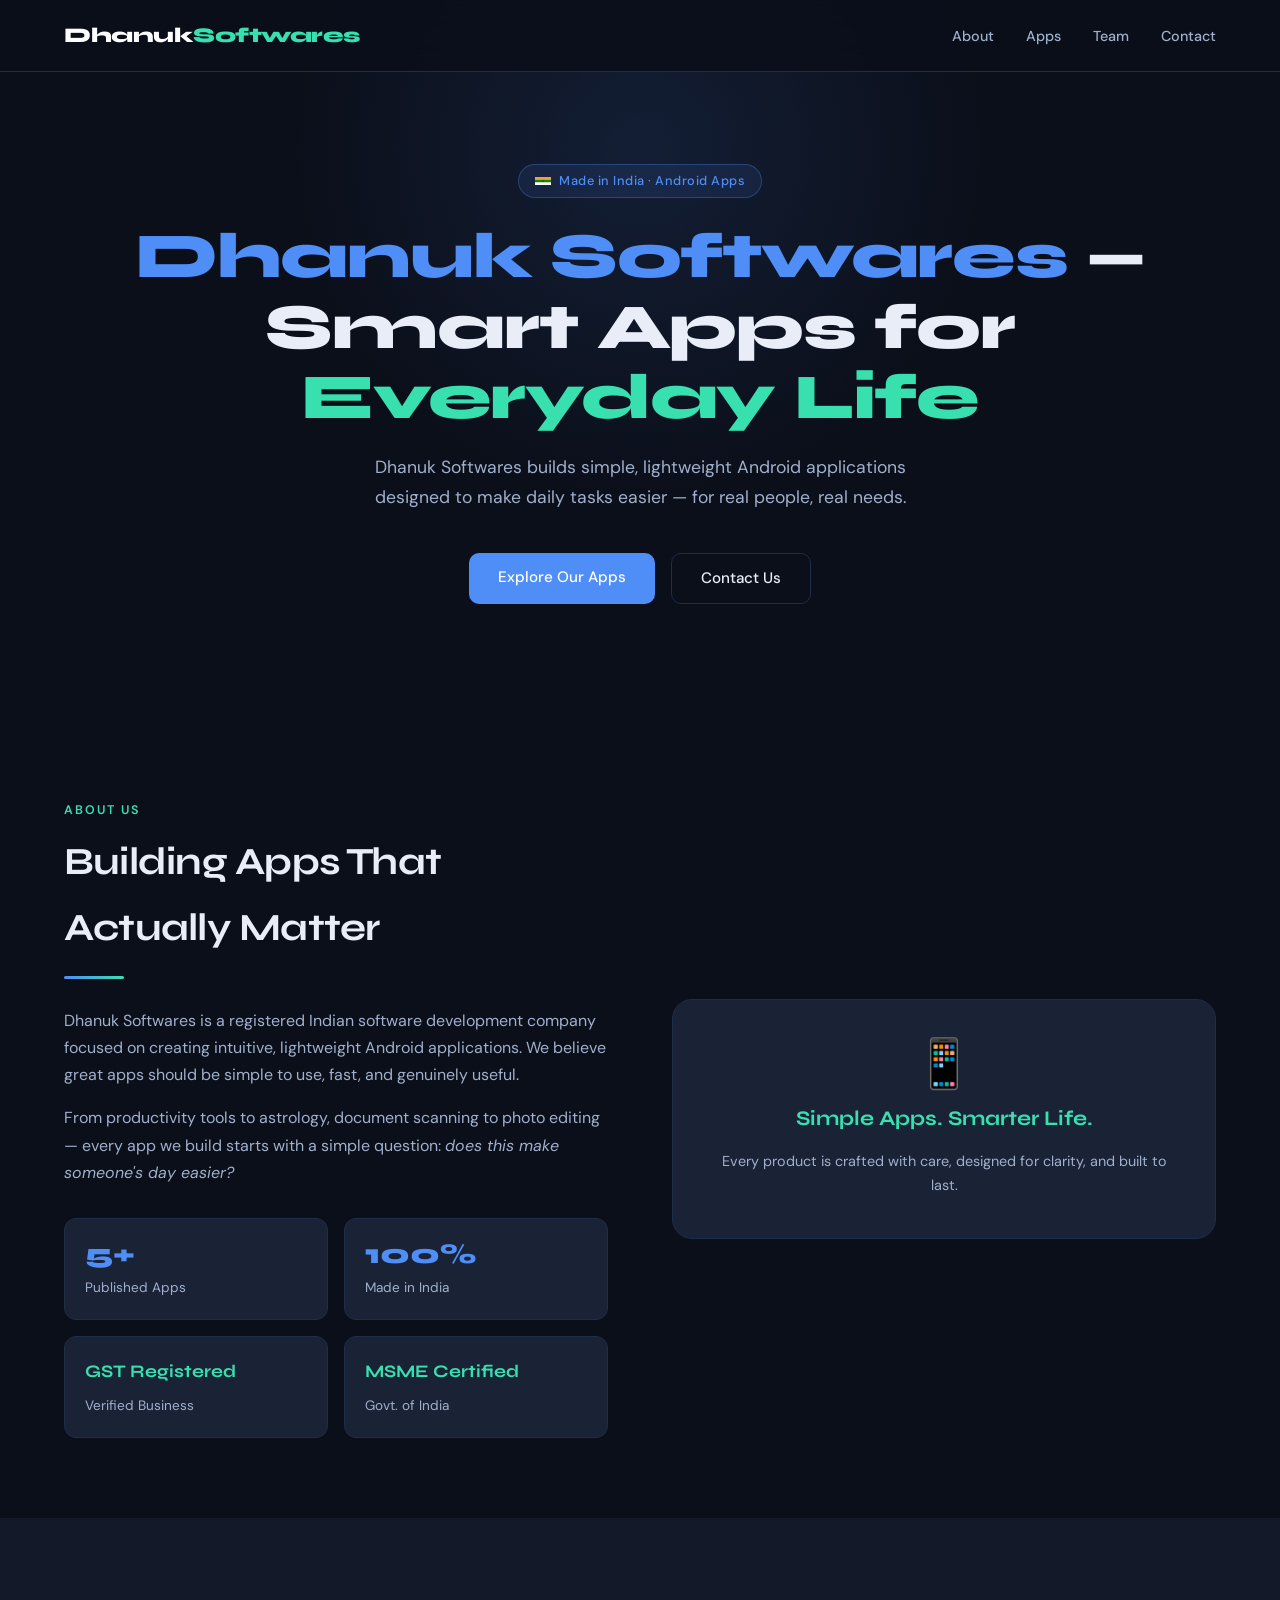
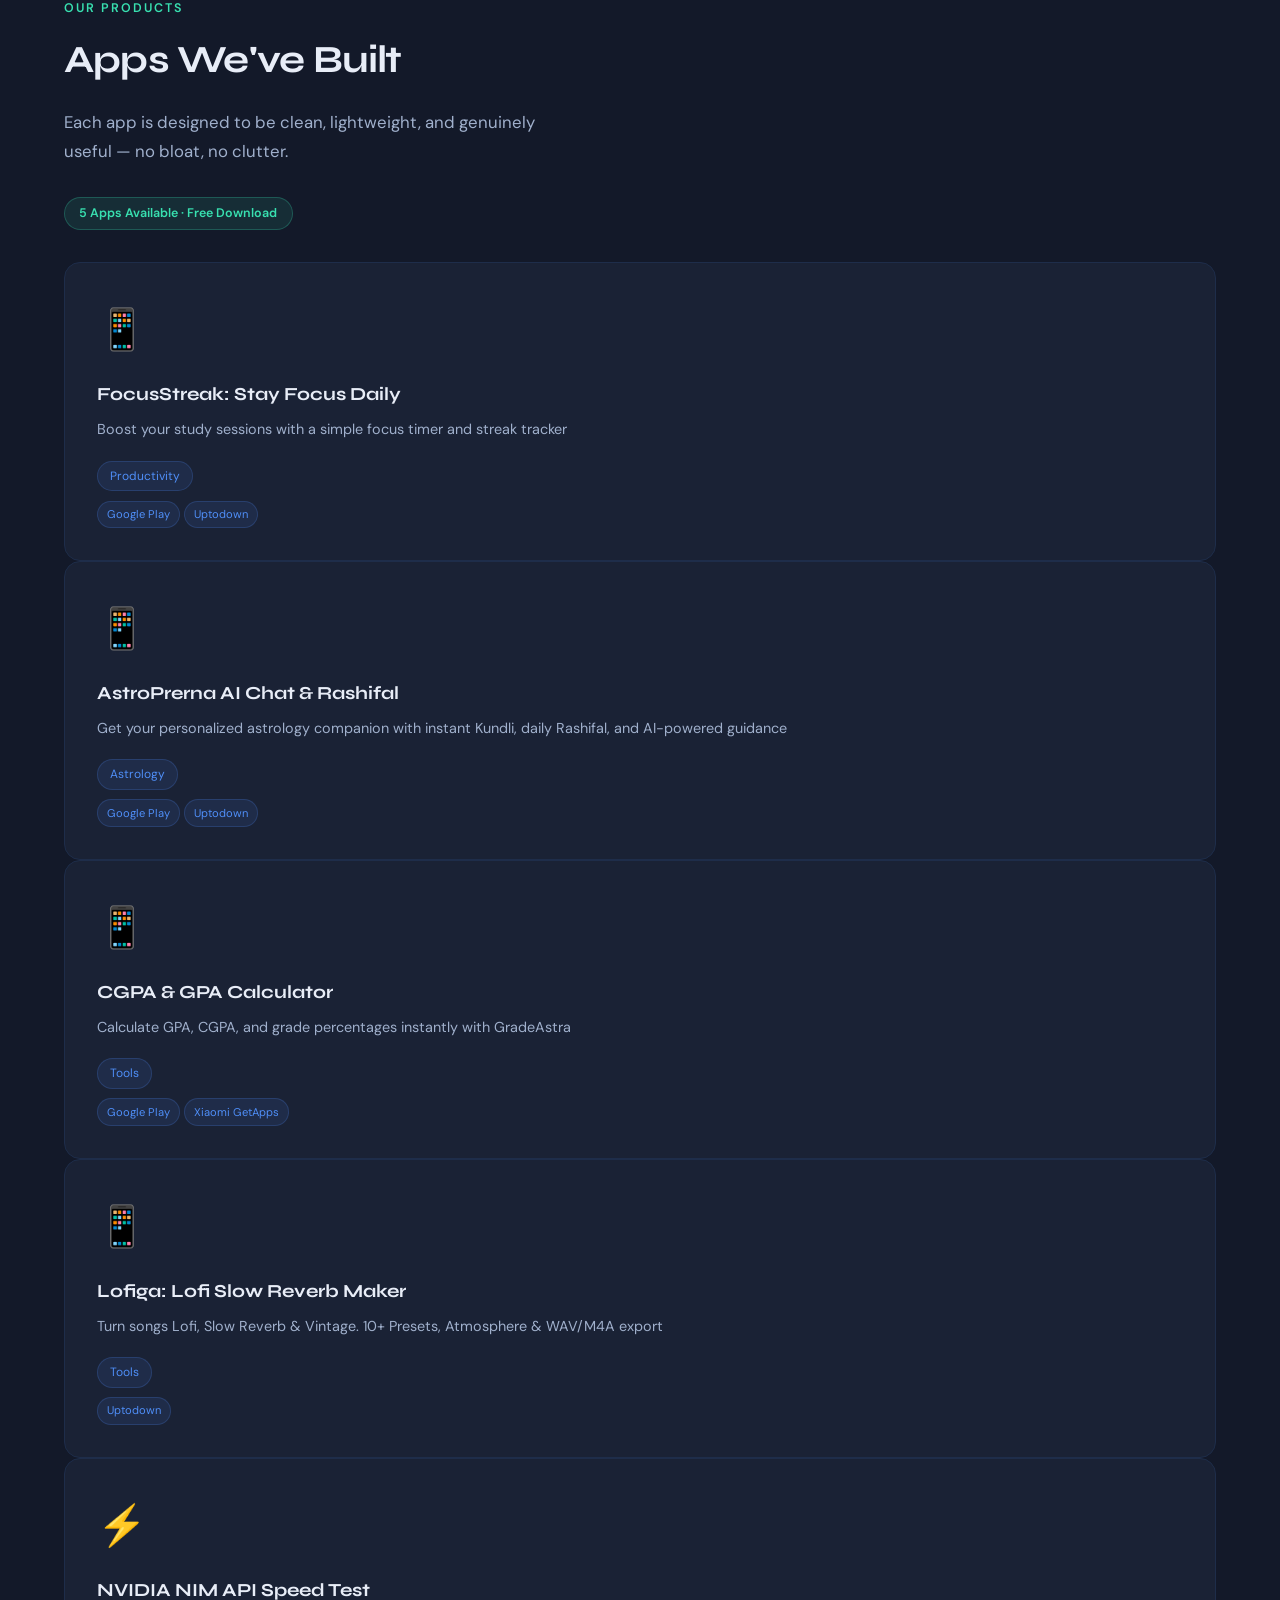
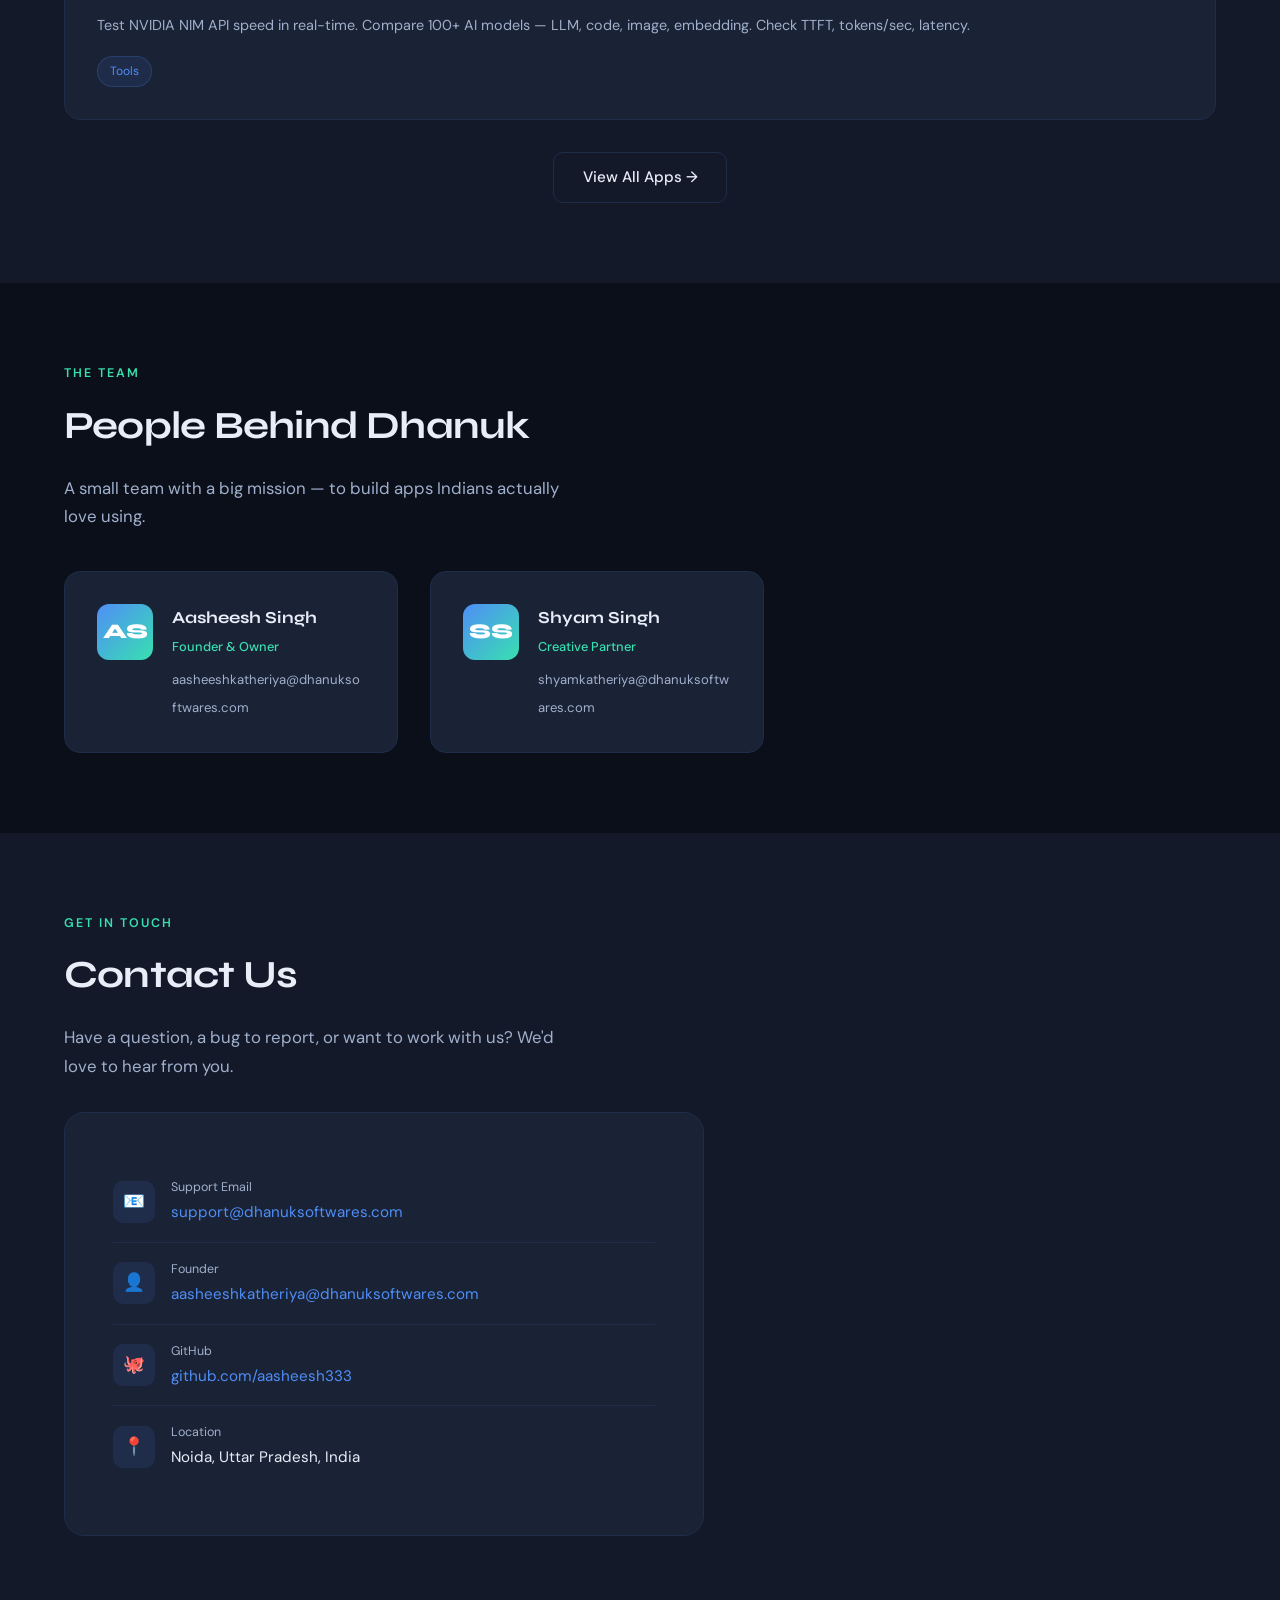
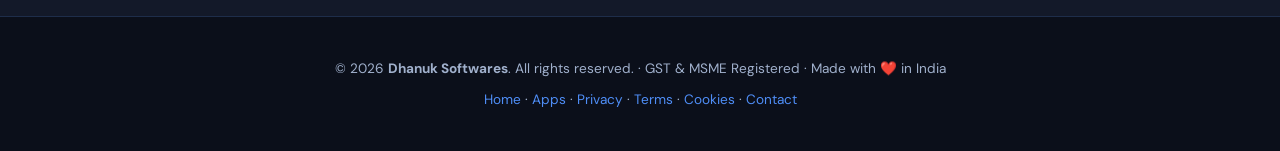
==== index.html @ db382fd4 "fix: NVIDIA NIM speed test — endpoint-aware testing, better categorization, user-friendly errors, ad" ====
<!DOCTYPE html>
<html lang="en">
<head>
  <meta charset="UTF-8" />
  <meta name="viewport" content="width=device-width, initial-scale=1.0"/>
  <title>Dhanuk Softwares – Smart Android Apps</title>
  <meta name="description" content="Dhanuk Softwares is an Indian Android app studio building simple, smart Android apps for everyday life. Download free apps for astrology, productivity, scanning, and photo editing."/>
  <meta name="keywords" content="Dhanuk Softwares, Android apps India, free Android apps download, Noida app developer, Indian app company, Google Play India apps"/>
  <meta name="robots" content="index, follow, max-image-preview:large"/>
  <meta name="google-site-verification" content="wUxP6_5lBO1-6cbC6518XVjQ76YmsMDaiOOTrzQKUjE" />
  <link rel="canonical" href="https://dhanuksoftwares.com/"/>
  <link rel="icon" type="image/svg+xml" href="https://dhanuksoftwares.com/favicon.svg"/>
  <link rel="apple-touch-icon" href="https://dhanuksoftwares.com/apple-touch-icon.png"/>
  <link rel="manifest" href="https://dhanuksoftwares.com/manifest.json"/>
  <meta name="theme-color" content="#0b0f1a"/>

  <!-- Open Graph -->
  <meta property="og:title" content="Dhanuk Softwares – Smart Android Apps"/>
  <meta property="og:description" content="Indian Android app studio building simple, smart Android apps for everyday life. Download free apps for astrology, productivity, scanning, and photo editing."/>
  <meta property="og:url" content="https://dhanuksoftwares.com/"/>
  <meta property="og:type" content="website"/>
  <meta property="og:site_name" content="Dhanuk Softwares"/>
  <meta property="og:locale" content="en_IN"/>
  <meta property="og:image" content="https://dhanuksoftwares.com/og-banner.png"/>
  <meta property="og:image:width" content="1200"/>
  <meta property="og:image:height" content="630"/>
  <meta property="og:image:alt" content="Dhanuk Softwares – Smart Android Apps for Everyday Life"/>

  <!-- Twitter Card -->
  <meta name="twitter:card" content="summary_large_image"/>
  <meta name="twitter:title" content="Dhanuk Softwares – Smart Android Apps"/>
  <meta name="twitter:description" content="Indian Android app studio building simple, smart Android apps for everyday life. Download free apps for astrology, productivity, scanning, and photo editing."/>
  <meta name="twitter:image" content="https://dhanuksoftwares.com/og-banner.png"/>
  <meta name="twitter:site" content="@dhanuksoftwares"/>

  <link rel="preconnect" href="https://fonts.googleapis.com"/>
  <link rel="preconnect" href="https://fonts.gstatic.com" crossorigin/>
  <link rel="preconnect" href="https://static.cloudflareinsights.com"/>
  <link href="https://fonts.googleapis.com/css2?family=Syne:wght@400;600;700;800&family=DM+Sans:wght@300;400;500&display=swap" rel="stylesheet"/>
  <style>
    :root {
      --bg: #0b0f1a;
      --surface: #131929;
      --card: #1a2235;
      --accent: #4f8ef7;
      --accent2: #38e0b0;
      --text: #e8edf7;
      --muted: #a0b0cc;
      --border: #1e2d4a;
      --warning: #ffc857;
    }
    *, *::before, *::after { box-sizing: border-box; margin: 0; padding: 0; }
    html { scroll-behavior: smooth; overflow-wrap: break-word; }
    body {
      background: var(--bg);
      color: var(--text);
      font-family: 'DM Sans', sans-serif;
      font-size: 16px;
      line-height: 1.7;
      overflow-x: hidden;
      overflow-wrap: break-word;
    }
    body, p, li, h1, h2, h3, h4, a, span, dd, dt, blockquote, code, pre { overflow-wrap: break-word; word-wrap: break-word; }
    .container, .stat-box, .about-visual, .contact-wrap, .app-card, .team-card, .btn, .contact-item > div, .team-card > div, .hero > div, .about-grid > div, .apps-grid { min-width: 0; }

    /* NAV */
    nav {
      position: fixed; top: 0; left: 0; right: 0; z-index: 100;
      display: flex; align-items: center; justify-content: space-between;
      padding: 1.1rem 5%;
      background: rgba(11,15,26,0.85);
      backdrop-filter: blur(14px);
      border-bottom: 1px solid var(--border);
    }
    .skip-link { position:absolute; left:-9999px; top:0; background:var(--accent); color:#fff; padding:0.7rem 1.2rem; z-index:200; border-radius:0 0 8px 0; text-decoration:none; font-weight:600; }
    .skip-link:focus { left:0; }
    .nav-logo {
      font-family: 'Syne', sans-serif; font-weight: 800; font-size: 1.3rem;
      color: #ffffff; letter-spacing: -0.5px; text-decoration: none;
    }
    .nav-logo span { color: var(--accent2); font-weight: 800; }
    nav ul { list-style: none; display: flex; gap: 2rem; }
    nav ul a {
      text-decoration: none; color: var(--muted);
      font-size: 0.9rem; font-weight: 500; transition: color 0.2s;
    }
    nav ul a:hover { color: var(--text); }
    .nav-toggle { display:none; background:transparent; border:1px solid var(--border); border-radius:8px; padding:0.5rem; cursor:pointer; flex-direction:column; gap:4px; width:38px; height:38px; align-items:center; justify-content:center; }
    .nav-toggle-bar { display:block; width:18px; height:2px; background:var(--text); border-radius:1px; transition:transform 0.2s, opacity 0.2s; }
    .nav-toggle[aria-expanded="true"] .nav-toggle-bar:nth-child(1) { transform:translateY(6px) rotate(45deg); }
    .nav-toggle[aria-expanded="true"] .nav-toggle-bar:nth-child(2) { opacity:0; }
    .nav-toggle[aria-expanded="true"] .nav-toggle-bar:nth-child(3) { transform:translateY(-6px) rotate(-45deg); }
    a:focus-visible, button:focus-visible { outline:2px solid var(--accent); outline-offset:2px; border-radius:4px; }

    /* HERO */
    .hero {
      min-height: clamp(480px, 80vh, 720px); display: flex; align-items: center;
      justify-content: center; text-align: center; padding: 7rem 5% 4rem;
      position: relative; overflow: hidden;
    }
    .hero::before {
      content: ''; position: absolute; top: -200px; left: 50%;
      transform: translateX(-50%); width: 700px; height: 700px;
      background: radial-gradient(circle, rgba(79,142,247,0.12) 0%, transparent 70%);
      pointer-events: none;
    }
    .hero-badge {
      display: inline-flex; align-items: center; gap: 0.5rem;
      background: rgba(79,142,247,0.1); border: 1px solid rgba(79,142,247,0.3);
      color: var(--accent); font-size: 0.8rem; font-weight: 500;
      padding: 0.35rem 1rem; border-radius: 999px; margin-bottom: 1.5rem; letter-spacing: 0.5px;
    }
    .hero-badge svg { width: 16px; height: 12px; border-radius: 2px; flex-shrink: 0; }
    .hero h1 {
      font-family: 'Syne', sans-serif; font-size: clamp(2.2rem, 6vw, 4rem);
      font-weight: 800; line-height: 1.1; letter-spacing: -0.02em; margin-bottom: 1.2rem;
    }
    .hero h1 .highlight { color: var(--accent); }
    .hero h1 .highlight2 { color: var(--accent2); }
    .hero p { max-width: 540px; margin: 0 auto 2.5rem; color: var(--muted); font-size: 1.1rem; }
    .btn-group { display: flex; gap: 1rem; justify-content: center; flex-wrap: wrap; }
    .btn {
      padding: 0.75rem 1.8rem; border-radius: 10px;
      font-family: 'DM Sans', sans-serif; font-weight: 500; font-size: 0.95rem;
      text-decoration: none; transition: all 0.2s; display: inline-block;
      max-width: 100%; white-space: normal; text-align: center;
    }
    .btn-primary { background: var(--accent); color: #fff; }
    .btn-primary:hover { background: #3a7de8; transform: translateY(-1px); }
    .btn-outline { background: transparent; border: 1px solid var(--border); color: var(--text); }
    .btn-outline:hover { border-color: var(--accent); color: var(--accent); }

    /* SECTIONS */
    section { padding: clamp(3rem, 7vw, 5rem) 5%; }
    .section-label {
      font-size: 0.78rem; font-weight: 600; letter-spacing: 2px;
      text-transform: uppercase; color: var(--accent2); margin-bottom: 0.5rem;
    }
    .section-title {
      font-family: 'Syne', sans-serif; font-size: clamp(1.7rem, 3.6vw, 2.4rem);
      font-weight: 700; letter-spacing: -0.02em; margin-bottom: 1rem;
    }
    .section-sub { color: var(--muted); max-width: 500px; margin-bottom: 2rem; font-size: 1.05rem; }
    .divider {
      width: 60px; height: 3px;
      background: linear-gradient(90deg, var(--accent), var(--accent2));
      border-radius: 2px; margin-bottom: 1.75rem;
    }

    /* ABOUT */
    .about-grid { display: grid; grid-template-columns: 1fr 1fr; gap: 4rem; align-items: center; }
    .about-stats { display: grid; grid-template-columns: 1fr 1fr; gap: 1rem; margin-top: 2rem; }
    .stat-box {
      background: var(--card); border: 1px solid var(--border);
      border-radius: 12px; padding: 1.25rem;
    }
    .stat-num { font-family: 'Syne', sans-serif; font-size: 1.75rem; font-weight: 800; color: var(--accent); line-height: 1.1; }
    .stat-pill { display:inline-block; font-family: 'Syne', sans-serif; font-size: 1.1rem; font-weight: 700; color: var(--accent2); }
    .stat-label { color: var(--muted); font-size: 0.85rem; margin-top: 0.4rem; }
    .about-visual {
      background: var(--card); border: 1px solid var(--border);
      border-radius: 20px; padding: 2.5rem; text-align: center;
    }
    .about-icon { font-size: 3rem; margin-bottom: 1rem; line-height: 1; }
    .about-tagline { font-family: 'Syne', sans-serif; font-size: 1.3rem; font-weight: 700; color: var(--accent2); line-height: 1.4; }
    }

    /* APPS GRID — dynamic */
    .apps-grid {
      display: grid;
      grid-template-columns: repeat(auto-fill, minmax(260px, 1fr));
      gap: 1.5rem;
    }
    .app-card {
      text-decoration: none; color: var(--text);
      background: var(--card); border: 1px solid var(--border);
      border-radius: 16px; padding: 2rem;
      transition: border-color 0.25s, transform 0.25s;
      position: relative; overflow: hidden;
      display: flex; flex-direction: column;
    }
    .app-card::before {
      content: ''; position: absolute; top: 0; left: 0; right: 0; height: 3px;
      background: linear-gradient(90deg, var(--accent), var(--accent2));
      opacity: 0; transition: opacity 0.25s;
    }
    .app-card:hover { border-color: var(--accent); transform: translateY(-4px); }
    .app-card:hover::before { opacity: 1; }
    .app-emoji { font-size: 2.5rem; margin-bottom: 1rem; }
    .app-icon-img {
      width: 56px; height: 56px; border-radius: 12px;
      object-fit: cover; display: block; margin-bottom: 1rem;
      border: 1px solid var(--border);
    }
    .app-name { font-family: 'Syne', sans-serif; font-size: 1.15rem; font-weight: 700; margin-bottom: 0.5rem; }
    .app-desc { color: var(--muted); font-size: 0.9rem; line-height: 1.6; flex: 1; }
    .app-footer { display: flex; align-items: center; justify-content: space-between; margin-top: 1.2rem; }
    .app-tag {
      display: inline-block; font-size: 0.75rem; padding: 0.25rem 0.75rem;
      border-radius: 999px; background: rgba(79,142,247,0.1);
      color: var(--accent); border: 1px solid rgba(79,142,247,0.2);
    }

    /* STORE BUTTONS */
    .store-buttons {
      display: flex; flex-wrap: wrap; gap: 0.4rem; margin-top: 1rem;
    }
    .store-btn {
      display: inline-flex; align-items: center; gap: 0.35rem;
      font-size: 0.72rem; font-weight: 500; font-family: 'DM Sans', sans-serif;
      padding: 0.35rem 0.75rem; border-radius: 999px;
      text-decoration: none; line-height: 1;
      transition: transform 0.15s, opacity 0.15s;
    }
    .store-btn:hover { transform: translateY(-1px); opacity: 0.9; }
    .store-play   { background: rgba(56,224,176,0.12); border: 1px solid rgba(56,224,176,0.35); color: #38e0b0; }
    .store-utd    { background: rgba(79,142,247,0.12); border: 1px solid rgba(79,142,247,0.35); color: #4f8ef7; }
    .store-oppo   { background: rgba(255,90,95,0.12);  border: 1px solid rgba(255,90,95,0.35);  color: #ff5a5f; }
    .store-vivo   { background: rgba(170,110,255,0.12); border: 1px solid rgba(170,110,255,0.35); color: #aa6eff; }
    .store-btn .ico { font-size: 0.85rem; line-height: 1; }

    /* LOADING / EMPTY states */
    .apps-loading {
      grid-column: 1 / -1; text-align: center;
      color: var(--muted); padding: 3rem; font-size: 1rem;
    }
    .apps-count {
      display: inline-block;
      background: rgba(56,224,176,0.1); border: 1px solid rgba(56,224,176,0.25);
      color: var(--accent2); font-size: 0.78rem; font-weight: 600;
      padding: 0.3rem 0.9rem; border-radius: 999px; margin-bottom: 2rem;
    }

    /* TEAM */
    .team-grid { display: grid; grid-template-columns: repeat(auto-fit, minmax(280px, 1fr)); gap: 2rem; max-width: 700px; }
    .team-card {
      background: var(--card); border: 1px solid var(--border);
      border-radius: 16px; padding: 2rem; display: flex;
      gap: 1.2rem; align-items: flex-start; transition: border-color 0.2s;
    }
    .team-card:hover { border-color: var(--accent2); }
    .team-avatar {
      width: 56px; height: 56px; border-radius: 12px;
      background: linear-gradient(135deg, var(--accent), var(--accent2));
      display: flex; align-items: center; justify-content: center;
      font-family: 'Syne', sans-serif; font-weight: 800; font-size: 1.3rem;
      color: #fff; flex-shrink: 0;
    }
    .team-name { font-family: 'Syne', sans-serif; font-weight: 700; font-size: 1.05rem; margin-bottom: 0.2rem; }
    .team-role { font-size: 0.8rem; color: var(--accent2); font-weight: 500; margin-bottom: 0.5rem; }
    .team-email { font-size: 0.82rem; color: var(--muted); text-decoration: none; overflow-wrap: anywhere; word-break: break-all; }
    .team-email:hover { color: var(--accent); }

    /* CONTACT */
    .contact-wrap {
      background: var(--card); border: 1px solid var(--border);
      border-radius: 20px; padding: 3rem; max-width: 640px;
    }
    .contact-item {
      display: flex; align-items: center; gap: 1rem;
      padding: 1rem 0; border-bottom: 1px solid var(--border);
    }
    .contact-item:last-child { border-bottom: none; }
    .contact-icon {
      width: 42px; height: 42px; border-radius: 10px;
      background: rgba(79,142,247,0.1); display: flex;
      align-items: center; justify-content: center; font-size: 1.1rem; flex-shrink: 0;
    }
    .contact-label { font-size: 0.78rem; color: var(--muted); margin-bottom: 0.1rem; }
    .contact-value { font-size: 0.95rem; color: var(--text); overflow-wrap: anywhere; word-break: break-all; }
    .contact-value a { color: var(--accent); text-decoration: none; }
    .contact-value a:hover { text-decoration: underline; }

    /* FOOTER */
    footer {
      text-align: center; padding: 2.5rem 5%;
      border-top: 1px solid var(--border); color: var(--muted); font-size: 0.85rem;
    }
    footer a { color: var(--accent); text-decoration: none; }

    .back-to-top { position:fixed; right:1rem; bottom:1.5rem; width:42px; height:42px; border-radius:50%; background:var(--accent); color:#fff; border:none; font-size:1.2rem; cursor:pointer; box-shadow:0 6px 18px rgba(0,0,0,0.4); opacity:0; pointer-events:none; transition:opacity 0.2s, transform 0.2s, background 0.2s; z-index:55; }
    .back-to-top:hover { background:#3a7de8; transform:translateY(-2px); }
    .back-to-top.visible { opacity:1; pointer-events:auto; }

    /* ANIMATIONS */
    @keyframes fadeUp {
      from { opacity: 0; transform: translateY(24px); }
      to { opacity: 1; transform: translateY(0); }
    }
    @keyframes pulse { 0%,100%{opacity:1} 50%{opacity:0.4} }
    .hero > * { animation: fadeUp 0.7s ease both; }
    .hero-badge { animation-delay: 0s; }
    .hero h1 { animation-delay: 0.1s; }
    .hero p { animation-delay: 0.2s; }
    .btn-group { animation-delay: 0.3s; }
    .loading-pulse { animation: pulse 1.5s ease infinite; }

    @media (max-width: 900px) {
      .about-grid { grid-template-columns: 1fr; gap: 2rem; }
    }
    @media (max-width: 768px) {
      .nav-toggle { display:flex; }
      nav ul { display:none; position:absolute; top:100%; left:0; right:0; flex-direction:column; gap:0; background:rgba(11,15,26,0.98); backdrop-filter:blur(14px); border-bottom:1px solid var(--border); padding:0.5rem 0; }
      nav ul.open { display:flex; }
      nav ul li { width:100%; }
      nav ul a { display:block; padding:0.75rem 5%; }
      .apps-grid { grid-template-columns: repeat(auto-fill, minmax(220px, 1fr)); }
      .team-grid { grid-template-columns: 1fr; max-width: 480px; }
      .contact-wrap { padding: 1.75rem; border-radius: 16px; }
      .about-visual { padding: 2rem 1.5rem; border-radius: 16px; }
      .about-icon { font-size: 2.75rem; }
      .about-tagline { font-size: 1.15rem; }
      section { padding: 4rem 5%; }
      .hero { padding: 5rem 5% 3rem; min-height: auto; }
      .hero h1 { font-size: clamp(1.9rem, 7vw, 2.6rem); letter-spacing: -0.02em; }
      .hero p { font-size: 1rem; }
      .section-title { font-size: clamp(1.5rem, 5vw, 2rem); }
    }
    @media (max-width: 480px) {
      .apps-grid { grid-template-columns: 1fr; gap: 1rem; }
      .about-stats { grid-template-columns: 1fr 1fr; gap: 0.75rem; }
      .stat-box { padding: 1rem; }
      .stat-num { font-size: 1.5rem; }
      .stat-pill { font-size: 0.95rem; }
      .stat-label { font-size: 0.78rem; }
      .hero { padding: 5rem 5% 2.5rem; }
      .hero h1 { font-size: 1.7rem; }
      .hero-badge { font-size: 0.72rem; padding: 0.3rem 0.8rem; }
      .btn { padding: 0.6rem 1.2rem; font-size: 0.88rem; }
      .contact-wrap { padding: 1.25rem; }
      .contact-item { gap: 0.75rem; }
      .contact-icon { width: 38px; height: 38px; font-size: 1rem; }
      .team-card { padding: 1.5rem; gap: 0.85rem; }
      .team-avatar { width: 48px; height: 48px; font-size: 1.1rem; }
    }
    @media (prefers-reduced-motion: reduce) {
      *,*::before,*::after { animation-duration:0.01ms !important; animation-iteration-count:1 !important; transition-duration:0.01ms !important; scroll-behavior:auto !important; }
    }
  </style>
</head>
<body>

<a href="#apps" class="skip-link">Skip to main content</a>

<!-- NAV -->
<nav>
  <a class="nav-logo" href="/">Dhanuk<span>Softwares</span></a>
  <button class="nav-toggle" id="nav-toggle" aria-controls="nav-menu" aria-expanded="false" aria-label="Open navigation menu">
    <span class="nav-toggle-bar"></span><span class="nav-toggle-bar"></span><span class="nav-toggle-bar"></span>
  </button>
  <ul id="nav-menu">
    <li><a href="#about">About</a></li>
    <li><a href="#apps">Apps</a></li>
    <li><a href="#team">Team</a></li>
    <li><a href="#contact">Contact</a></li>
  </ul>
</nav>

<!-- HERO -->
<section class="hero" id="home">
  <div>
    <div class="hero-badge"><svg xmlns="http://www.w3.org/2000/svg" viewBox="0 0 60 30" aria-hidden="true"><clipPath id="a"><path d="M0 0v30h60V0z"/></clipPath><clipPath id="b"><path d="M0 0v10h60v-10z"/></clipPath><clipPath id="c"><path d="M0 10v10h60v-10z"/></clipPath><g clip-path="url(#a)"><path fill="#fff" d="M0 0v30h60V0z"/><path fill="#ff9933" d="M0 0v10h60v-10z"/><path fill="#138808" d="M0 10v10h60v-10z"/><circle cx="30" cy="15" r="3.6" fill="none" stroke="#000080" stroke-width="0.6"/></g></svg>Made in India · Android Apps</div>
    <h1>
      <span class="highlight">Dhanuk Softwares</span> —<br/>
      Smart Apps for <span class="highlight2">Everyday Life</span>
    </h1>
    <p>Dhanuk Softwares builds simple, lightweight Android applications designed to make daily tasks easier — for real people, real needs.</p>
    <div class="btn-group">
      <a href="#apps" class="btn btn-primary">Explore Our Apps</a>
      <a href="#contact" class="btn btn-outline">Contact Us</a>
    </div>
  </div>
</section>

<!-- ABOUT -->
<section id="about">
  <div class="about-grid">
    <div>
      <div class="section-label">About Us</div>
      <h2 class="section-title">Building Apps That Actually Matter</h2>
      <div class="divider"></div>
      <p style="color:var(--muted);margin-bottom:1rem;">
        Dhanuk Softwares is a registered Indian software development company focused on creating intuitive, lightweight Android applications. We believe great apps should be simple to use, fast, and genuinely useful.
      </p>
      <p style="color:var(--muted);">
        From productivity tools to astrology, document scanning to photo editing — every app we build starts with a simple question: <em>does this make someone's day easier?</em>
      </p>
      <div class="about-stats">
        <div class="stat-box">
          <div class="stat-num" id="app-count-stat">—</div>
          <div class="stat-label">Published Apps</div>
        </div>
        <div class="stat-box">
          <div class="stat-num">100%</div>
          <div class="stat-label">Made in India</div>
        </div>
        <div class="stat-box">
          <div class="stat-pill">GST Registered</div>
          <div class="stat-label">Verified Business</div>
        </div>
        <div class="stat-box">
          <div class="stat-pill">MSME Certified</div>
          <div class="stat-label">Govt. of India</div>
        </div>
      </div>
    </div>
    <div class="about-visual">
      <div class="about-icon">📱</div>
      <div class="about-tagline"><span class="about-tagline-line">Simple Apps.</span> <span class="about-tagline-line">Smarter Life.</span></div>
      <p style="color:var(--muted);margin-top:1rem;font-size:0.9rem;">Every product is crafted with care, designed for clarity, and built to last.</p>
    </div>
  </div>
</section>

<!-- APPS — rendered from apps.json -->
<section id="apps" style="background:var(--surface);">
  <div class="section-label">Our Products</div>
  <h2 class="section-title">Apps We've Built</h2>
  <p class="section-sub">Each app is designed to be clean, lightweight, and genuinely useful — no bloat, no clutter.</p>
  <div id="apps-count-badge" style="display:none;">
    <span class="apps-count" id="apps-count-text"></span>
  </div>
  <div class="apps-grid" id="apps-grid">
    <div class="apps-loading loading-pulse">Loading apps…</div>
  </div>
  <div style="text-align:center; margin-top:2rem;">
    <a href="/apps/" class="btn btn-outline">View All Apps &rarr;</a>
  </div>
</section>

<!-- TEAM -->
<section id="team">
  <div class="section-label">The Team</div>
  <h2 class="section-title">People Behind Dhanuk</h2>
  <p class="section-sub" style="margin-bottom:2.5rem;">A small team with a big mission — to build apps Indians actually love using.</p>
  <div class="team-grid">
    <div class="team-card">
      <div class="team-avatar">AS</div>
      <div>
        <div class="team-name">Aasheesh Singh</div>
        <div class="team-role">Founder & Owner</div>
        <a class="team-email" href="mailto:aasheeshkatheriya@dhanuksoftwares.com">aasheeshkatheriya@dhanuksoftwares.com</a>
      </div>
    </div>
    <div class="team-card">
      <div class="team-avatar">SS</div>
      <div>
        <div class="team-name">Shyam Singh</div>
        <div class="team-role">Creative Partner</div>
        <a class="team-email" href="mailto:shyamkatheriya@dhanuksoftwares.com">shyamkatheriya@dhanuksoftwares.com</a>
      </div>
    </div>
  </div>
</section>

<!-- CONTACT -->
<section id="contact" style="background:var(--surface);">
  <div class="section-label">Get In Touch</div>
  <h2 class="section-title">Contact Us</h2>
  <p class="section-sub">Have a question, a bug to report, or want to work with us? We'd love to hear from you.</p>
  <div class="contact-wrap">
    <div class="contact-item">
      <div class="contact-icon">📧</div>
      <div>
        <div class="contact-label">Support Email</div>
        <div class="contact-value"><a href="mailto:support@dhanuksoftwares.com">support@dhanuksoftwares.com</a></div>
      </div>
    </div>
    <div class="contact-item">
      <div class="contact-icon">👤</div>
      <div>
        <div class="contact-label">Founder</div>
        <div class="contact-value"><a href="mailto:aasheeshkatheriya@dhanuksoftwares.com">aasheeshkatheriya@dhanuksoftwares.com</a></div>
      </div>
    </div>
    <div class="contact-item">
      <div class="contact-icon">🐙</div>
      <div>
        <div class="contact-label">GitHub</div>
        <div class="contact-value"><a href="https://github.com/aasheesh333" target="_blank">github.com/aasheesh333</a></div>
      </div>
    </div>
    <div class="contact-item">
      <div class="contact-icon">📍</div>
      <div>
        <div class="contact-label">Location</div>
        <div class="contact-value">Noida, Uttar Pradesh, India</div>
      </div>
    </div>
  </div>
</section>

<!-- FOOTER -->
<footer>
  <p>© <span id="footer-year"></span> <strong>Dhanuk Softwares</strong>. All rights reserved. · GST & MSME Registered · Made with ❤️ in India</p>
  <p style="margin-top:0.5rem;">
    <a href="/">Home</a> &middot;
    <a href="/apps/">Apps</a> &middot;
    <a href="/privacy/">Privacy</a> &middot;
    <a href="/terms/">Terms</a> &middot;
    <a href="/cookies/">Cookies</a> &middot;
    <a href="mailto:support@dhanuksoftwares.com">Contact</a>
  </p>
</footer>

<button id="back-to-top" class="back-to-top" aria-label="Back to top" type="button">↑</button>

<!-- JSON-LD: Organization + ItemList + WebSite injected at build time by build.mjs -->
<!-- Organization -->
<script type="application/ld+json" id="org-jsonld"></script>
<!-- ItemList of apps -->
<script type="application/ld+json" id="apps-jsonld"></script>
<!-- WebSite with SearchAction -->
<script type="application/ld+json" id="site-jsonld"></script>

<script>
  // ─── Auto year ───────────────────────────────────────
  document.getElementById('footer-year').textContent = new Date().getFullYear();

  // ─── Back to top ─────────────────────────────────────
  (function() {
    var btn = document.getElementById('back-to-top');
    if (!btn) return;
    var visible = false;
    window.addEventListener('scroll', function() {
      var show = window.scrollY > 400;
      if (show !== visible) { btn.classList.toggle('visible', show); visible = show; }
    }, { passive: true });
    btn.addEventListener('click', function() {
      window.scrollTo({ top: 0, behavior: 'smooth' });
    });
  })();

  // ─── Mobile nav toggle ──────────────────────────────
  (function() {
    var btn = document.getElementById('nav-toggle');
    var menu = document.getElementById('nav-menu');
    if (!btn || !menu) return;
    btn.addEventListener('click', function() {
      var open = menu.classList.toggle('open');
      btn.setAttribute('aria-expanded', open ? 'true' : 'false');
    });
    menu.querySelectorAll('a').forEach(function(a) {
      a.addEventListener('click', function() {
        menu.classList.remove('open');
        btn.setAttribute('aria-expanded', 'false');
      });
    });
  })();

  // ─── Helpers ──────────────────────────────────────────
  function escapeHtml(str) {
    if (str == null) return '';
    return String(str)
      .replace(/&/g, '&amp;')
      .replace(/</g, '&lt;')
      .replace(/>/g, '&gt;')
      .replace(/"/g, '&quot;')
      .replace(/'/g, '&#039;');
  }

  function appIcon(app) {
    if (app.icon && String(app.icon).trim() !== '') {
      const safe = escapeHtml(app.icon);
      return `<img class="app-icon-img" src="${safe}" alt="${escapeHtml(app.name || 'App icon')}" loading="lazy" onerror="this.outerHTML='<div class=&quot;app-emoji&quot;>📱</div>'"/>`;
    }
    return `<div class="app-emoji">${escapeHtml(app.emoji || '📱')}</div>`;
  }

  // ─── Load apps from apps.json ─────────────────────────
  async function loadApps() {
    const grid = document.getElementById('apps-grid');
    try {
      const res = await fetch('apps.json');
      if (!res.ok) throw new Error('Failed to fetch');
      const apps = await res.json();

      const count = apps.length;
      document.getElementById('app-count-stat').textContent = count + '+';
      const badge = document.getElementById('apps-count-badge');
      document.getElementById('apps-count-text').textContent = `${count} Apps Available · Free Download`;
      badge.style.display = 'block';

      grid.innerHTML = '';
      apps.forEach((app, i) => {
        const card = document.createElement('a');
        card.className = 'app-card';
        card.href = app.isTool && app.permalink ? escapeHtml(app.permalink) : `/apps/${escapeHtml(app.slug)}/`;
        card.style.animationDelay = (i * 0.08) + 's';
        card.style.animation = 'fadeUp 0.5s ease both';

        const marketplaces = app.marketplaces || [];
        const primary = marketplaces[0];
        const marketplacePills = marketplaces.length
          ? `<div style="margin-top:0.6rem;display:flex;flex-wrap:wrap;gap:0.3rem;">${marketplaces.slice(0, 3).map(m => `<span style="font-size:0.7rem;padding:0.2rem 0.55rem;border-radius:999px;background:rgba(79,142,247,0.1);color:var(--accent);border:1px solid rgba(79,142,247,0.2);">${escapeHtml(m.name)}</span>`).join('')}${marketplaces.length > 3 ? `<span style="font-size:0.7rem;color:var(--muted);">+${marketplaces.length - 3}</span>` : ''}</div>`
          : '';

        card.innerHTML = `
          ${appIcon(app)}
          <div class="app-name">${escapeHtml(app.name || '')}</div>
          <div class="app-desc">${escapeHtml(app.shortDesc || app.desc || '')}</div>
          <div class="app-footer">
            <span class="app-tag">${escapeHtml(app.tag || app.category || 'Android')}</span>
          </div>
          ${marketplacePills}
        `;
        grid.appendChild(card);
      });
    } catch (err) {
      grid.innerHTML = `<div class="apps-loading" style="color:var(--muted);">
        &#9888;&#65039; Could not load apps. <small>${escapeHtml(err.message)}</small>
      </div>`;
    }
  }

  loadApps();
</script>
</body>
</html>
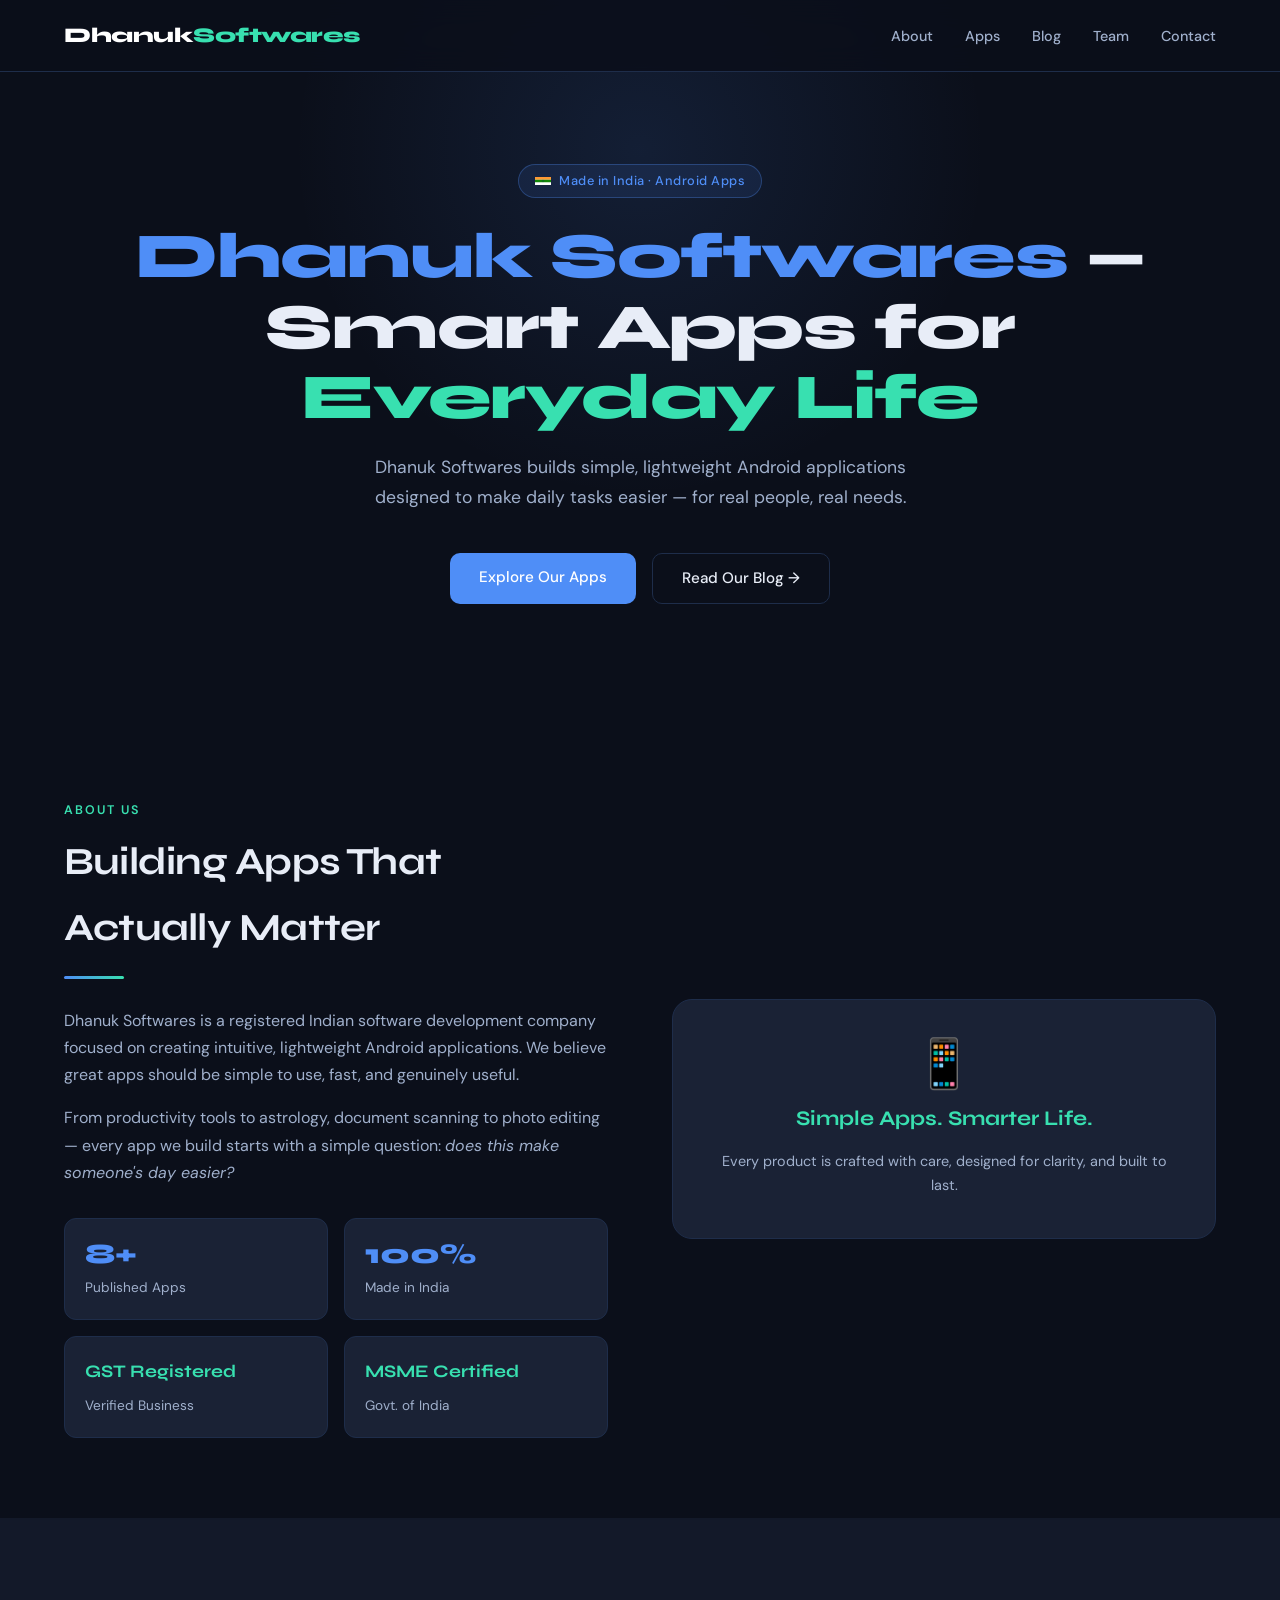
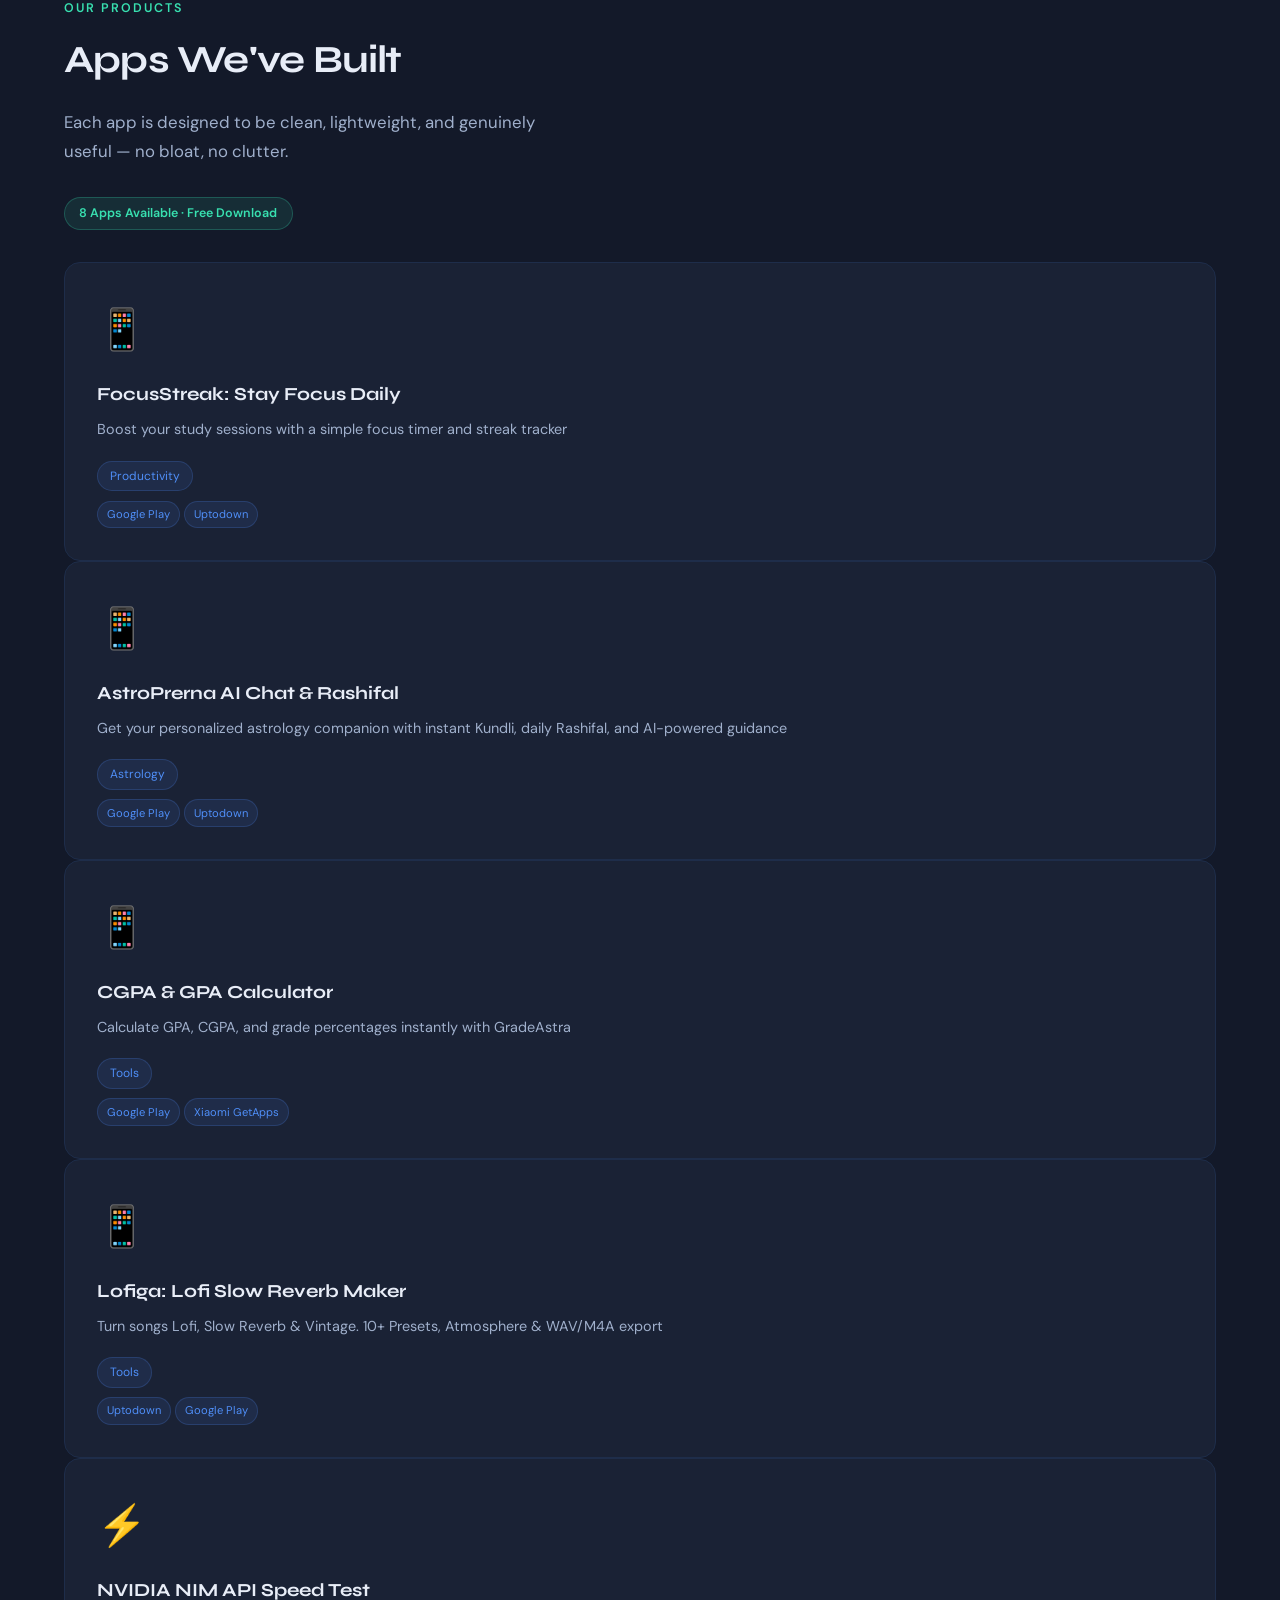
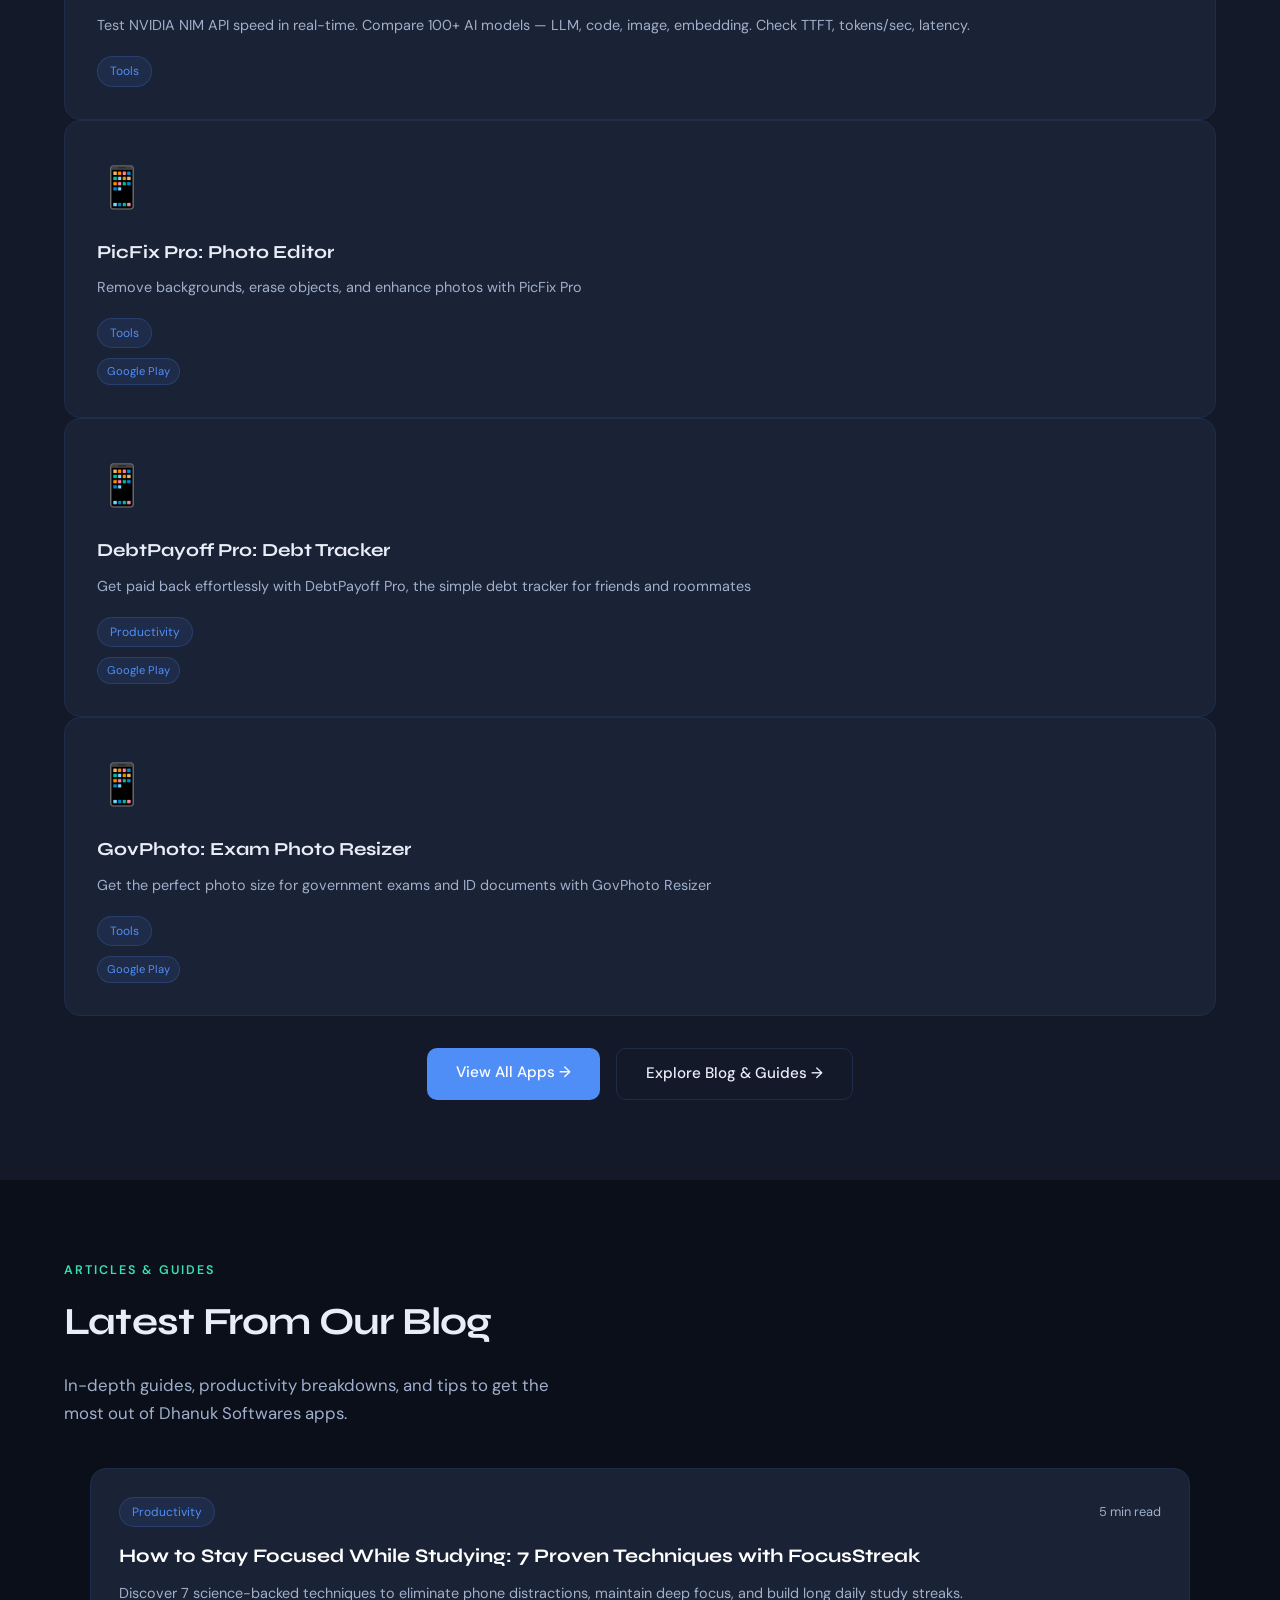
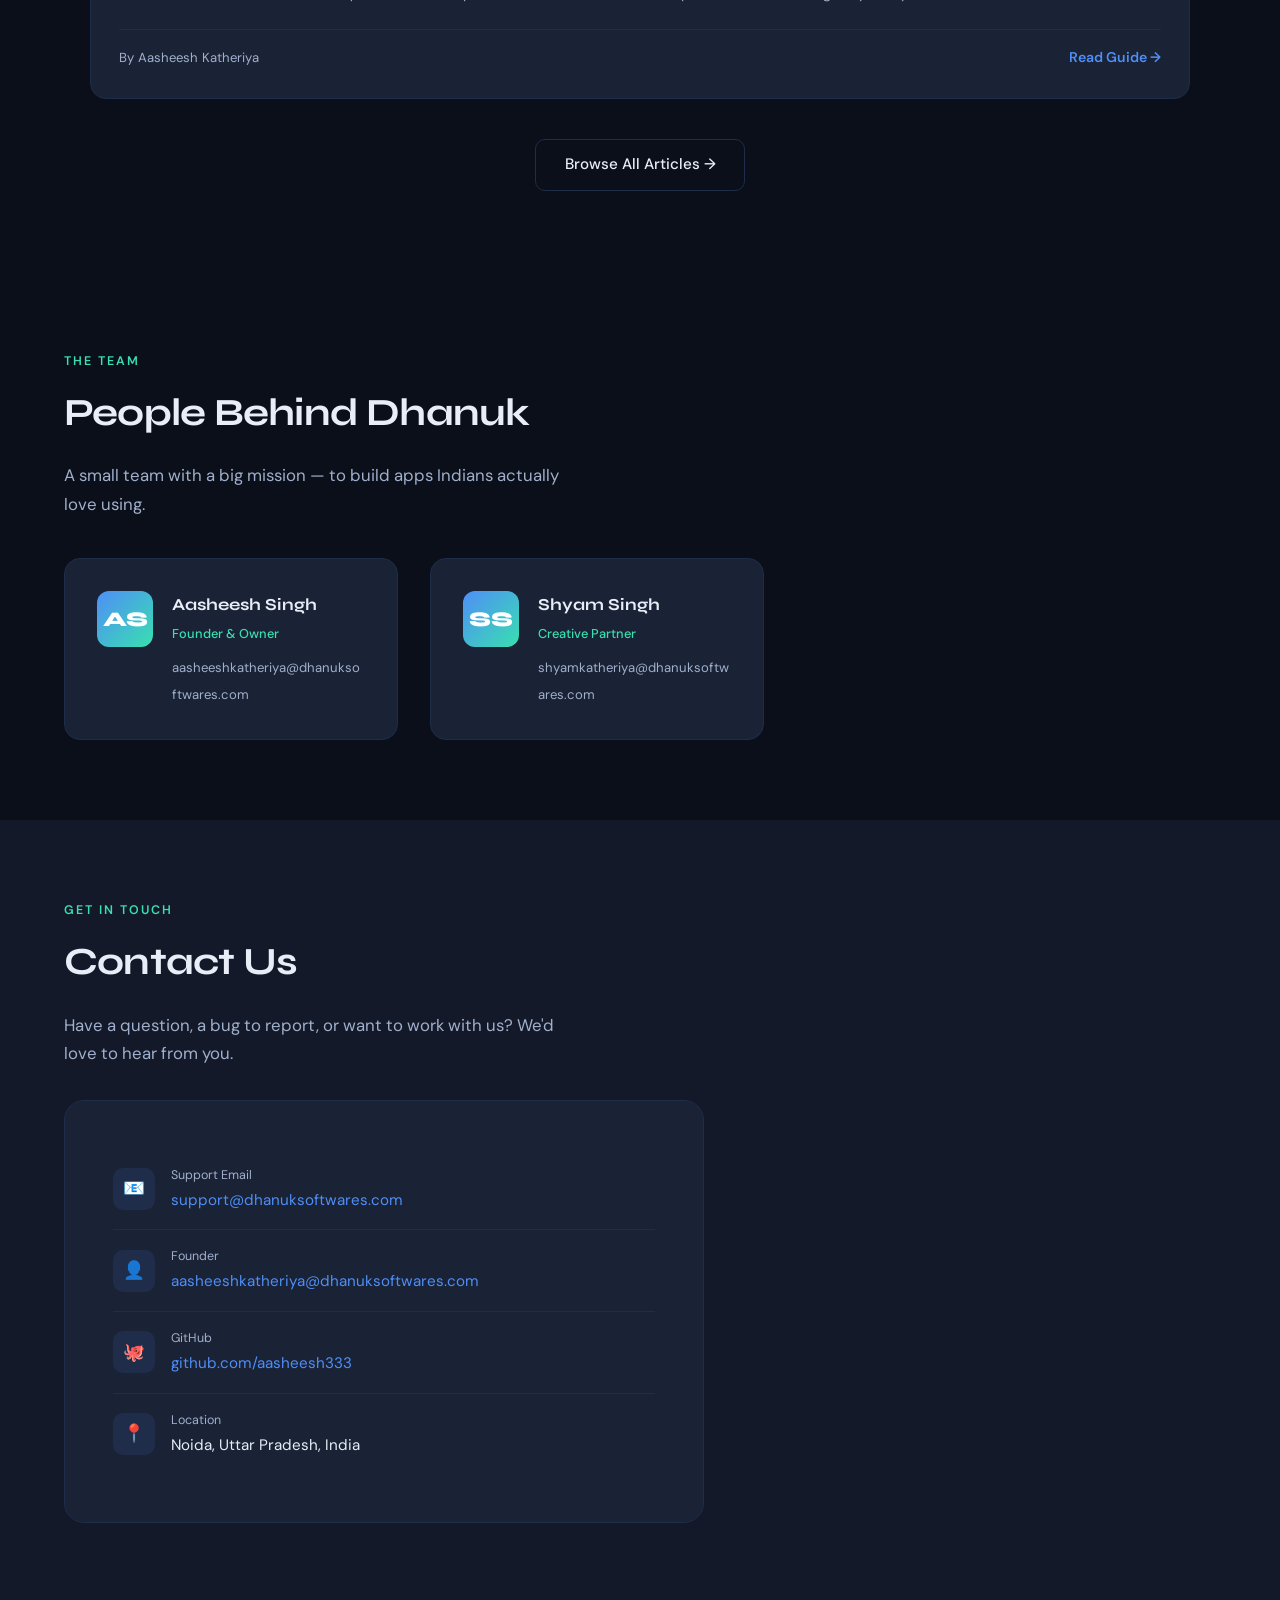
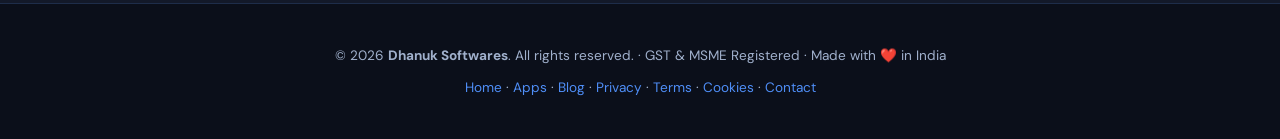
==== commit b12f3a14: "feat(blog): add rich SEO blog feature with templates, tests, posts.json, and cross-links" ====
--- a/index.html
+++ b/index.html
@@ -186,6 +186,15 @@
     }
     .app-card:hover { border-color: var(--accent); transform: translateY(-4px); }
     .app-card:hover::before { opacity: 1; }
+    .blog-home-card {
+      background: var(--card); border: 1px solid var(--border);
+      border-radius: 16px; padding: 1.75rem; display: flex;
+      flex-direction: column; position: relative;
+      transition: transform 0.25s, border-color 0.25s;
+    }
+    .blog-home-card:hover {
+      border-color: var(--accent); transform: translateY(-4px);
+    }
     .app-emoji { font-size: 2.5rem; margin-bottom: 1rem; }
     .app-icon-img {
       width: 56px; height: 56px; border-radius: 12px;
@@ -351,6 +360,7 @@
   <ul id="nav-menu">
     <li><a href="#about">About</a></li>
     <li><a href="#apps">Apps</a></li>
+    <li><a href="/blog/">Blog</a></li>
     <li><a href="#team">Team</a></li>
     <li><a href="#contact">Contact</a></li>
   </ul>
@@ -367,7 +377,7 @@
     <p>Dhanuk Softwares builds simple, lightweight Android applications designed to make daily tasks easier — for real people, real needs.</p>
     <div class="btn-group">
       <a href="#apps" class="btn btn-primary">Explore Our Apps</a>
-      <a href="#contact" class="btn btn-outline">Contact Us</a>
+      <a href="/blog/" class="btn btn-outline">Read Our Blog &rarr;</a>
     </div>
   </div>
 </section>
@@ -423,8 +433,37 @@
   <div class="apps-grid" id="apps-grid">
     <div class="apps-loading loading-pulse">Loading apps…</div>
   </div>
-  <div style="text-align:center; margin-top:2rem;">
-    <a href="/apps/" class="btn btn-outline">View All Apps &rarr;</a>
+  <div style="text-align:center; margin-top:2rem; display:flex; justify-content:center; gap:1rem; flex-wrap:wrap;">
+    <a href="/apps/" class="btn btn-primary">View All Apps &rarr;</a>
+    <a href="/blog/" class="btn btn-outline">Explore Blog &amp; Guides &rarr;</a>
+  </div>
+</section>
+
+<!-- BLOG PREVIEW -->
+<section id="blog" style="background:var(--bg);">
+  <div class="section-label">Articles &amp; Guides</div>
+  <h2 class="section-title">Latest From Our Blog</h2>
+  <p class="section-sub">In-depth guides, productivity breakdowns, and tips to get the most out of Dhanuk Softwares apps.</p>
+  <div class="blog-home-grid" style="display:grid; grid-template-columns:repeat(auto-fit, minmax(300px, 1fr)); gap:1.5rem; margin-top:2.5rem; max-width:1100px; margin-left:auto; margin-right:auto;">
+    <article class="blog-home-card">
+      <div style="display:flex; align-items:center; justify-content:space-between; margin-bottom:1rem;">
+        <span class="app-tag">Productivity</span>
+        <span style="font-size:0.8rem; color:var(--muted);">5 min read</span>
+      </div>
+      <h3 style="font-family:'Syne', sans-serif; font-size:1.2rem; line-height:1.4; margin-bottom:0.75rem;">
+        <a href="/blog/how-to-stay-focused-while-studying-with-focusstreak/" style="color:#fff; text-decoration:none;">How to Stay Focused While Studying: 7 Proven Techniques with FocusStreak</a>
+      </h3>
+      <p style="color:var(--muted); font-size:0.9rem; line-height:1.6; flex:1; margin-bottom:1.5rem;">
+        Discover 7 science-backed techniques to eliminate phone distractions, maintain deep focus, and build long daily study streaks.
+      </p>
+      <div style="display:flex; align-items:center; justify-content:space-between; border-top:1px solid var(--border); padding-top:1rem;">
+        <span style="font-size:0.82rem; color:var(--muted);">By Aasheesh Katheriya</span>
+        <a href="/blog/how-to-stay-focused-while-studying-with-focusstreak/" style="color:var(--accent); text-decoration:none; font-weight:600; font-size:0.88rem;">Read Guide &rarr;</a>
+      </div>
+    </article>
+  </div>
+  <div style="text-align:center; margin-top:2.5rem;">
+    <a href="/blog/" class="btn btn-outline">Browse All Articles &rarr;</a>
   </div>
 </section>
 
@@ -496,6 +535,7 @@
   <p style="margin-top:0.5rem;">
     <a href="/">Home</a> &middot;
     <a href="/apps/">Apps</a> &middot;
+    <a href="/blog/">Blog</a> &middot;
     <a href="/privacy/">Privacy</a> &middot;
     <a href="/terms/">Terms</a> &middot;
     <a href="/cookies/">Cookies</a> &middot;
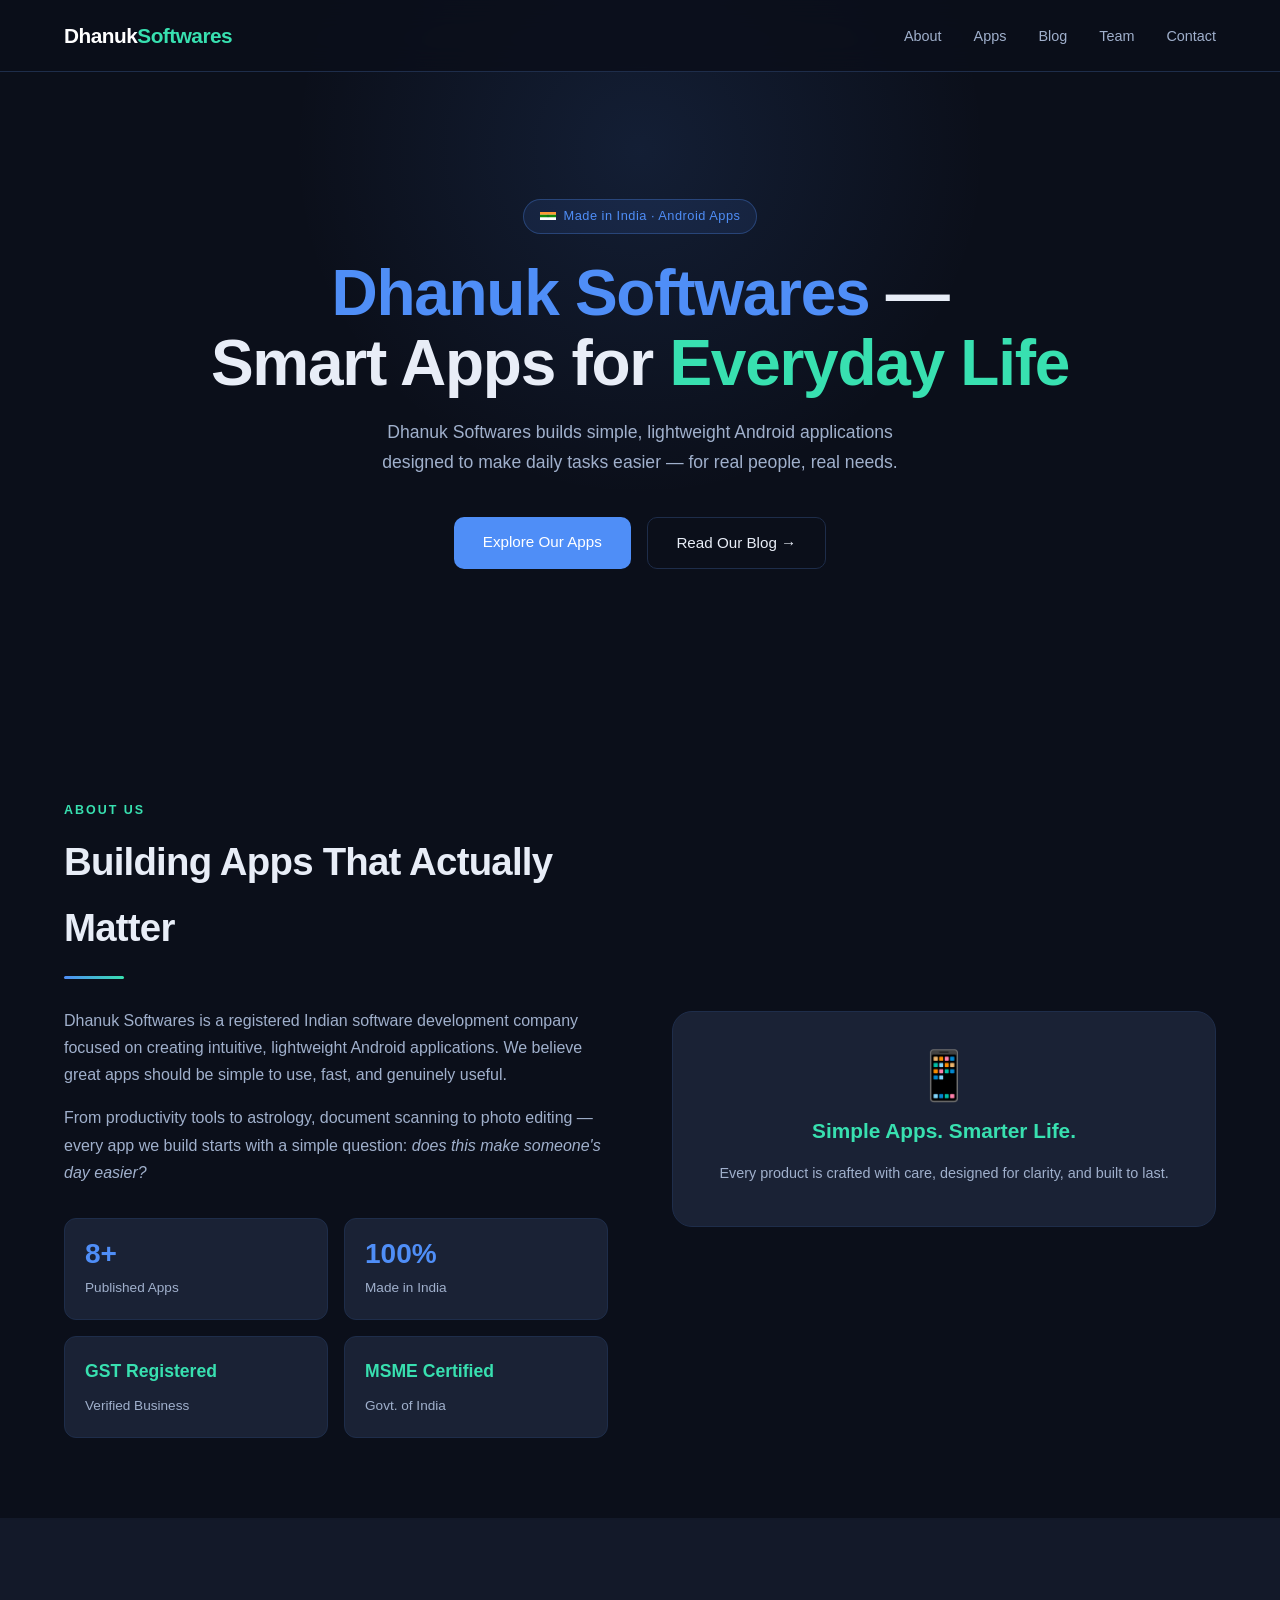
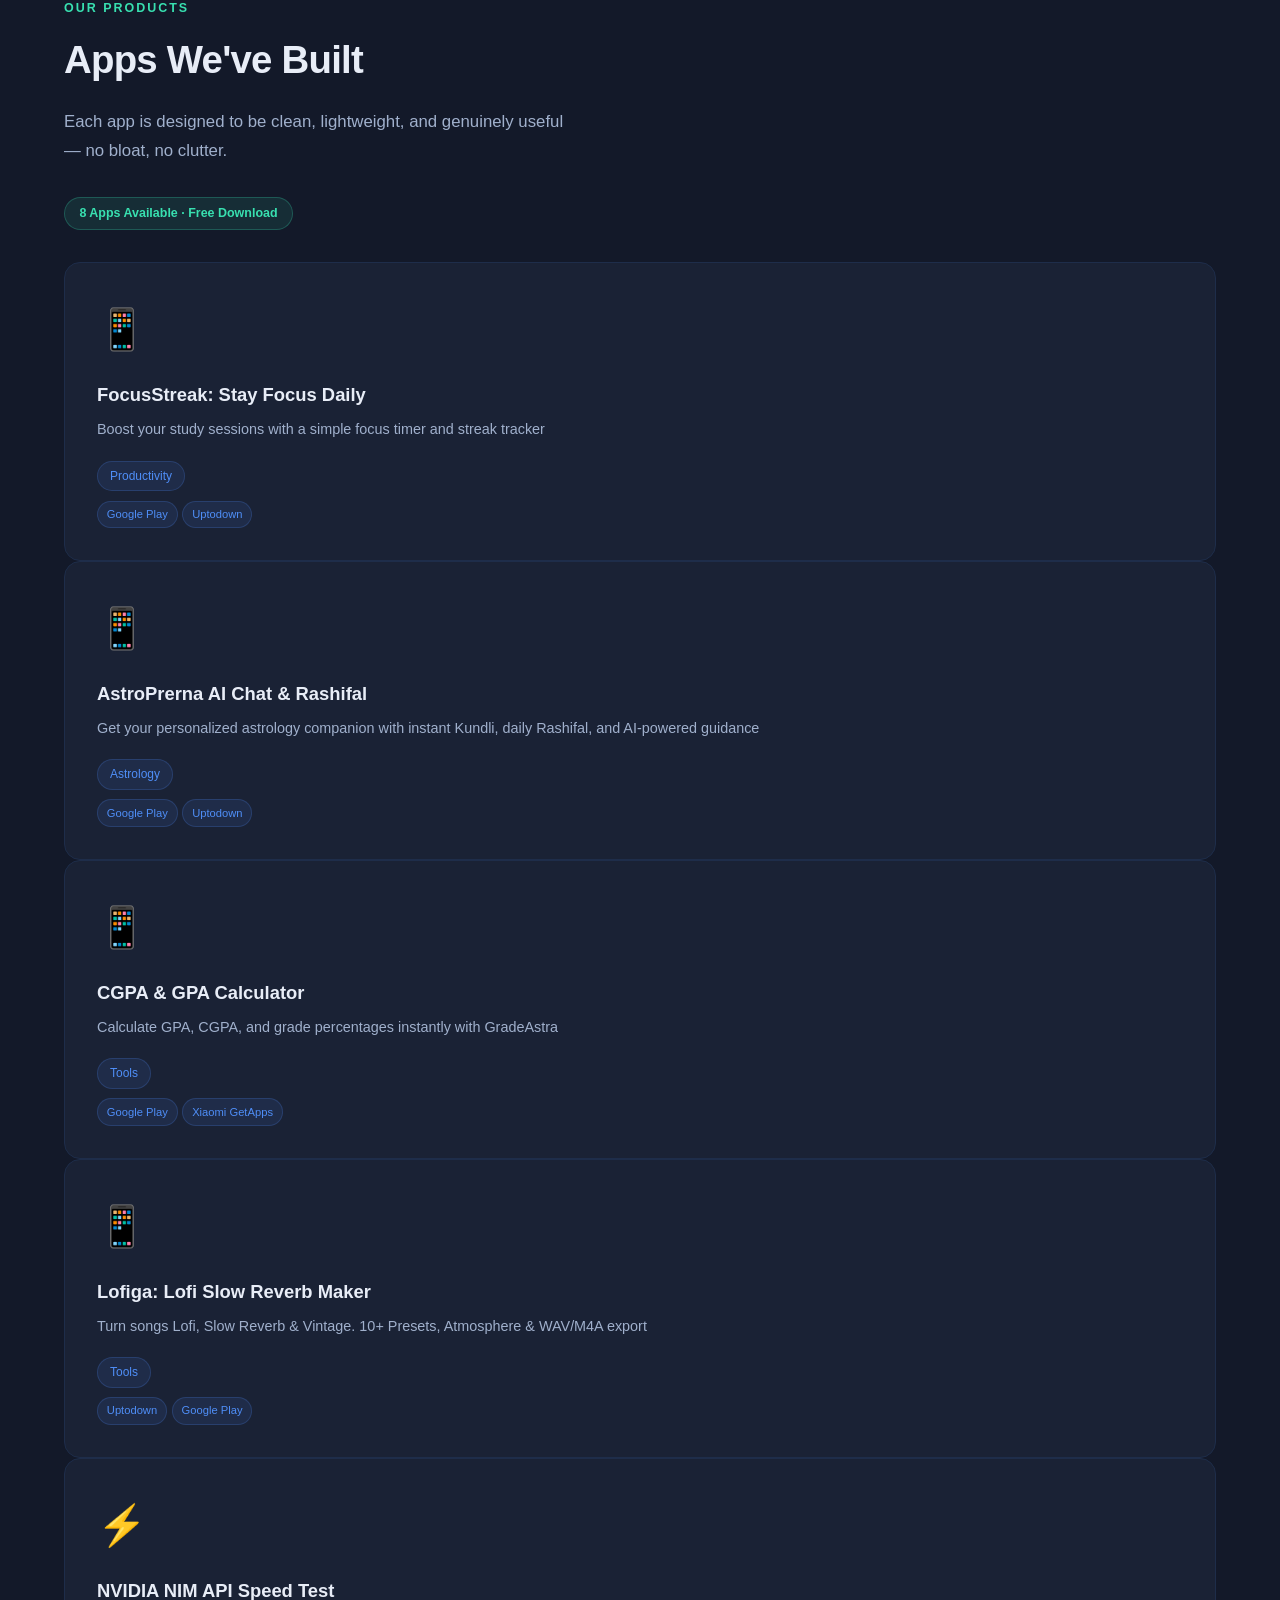
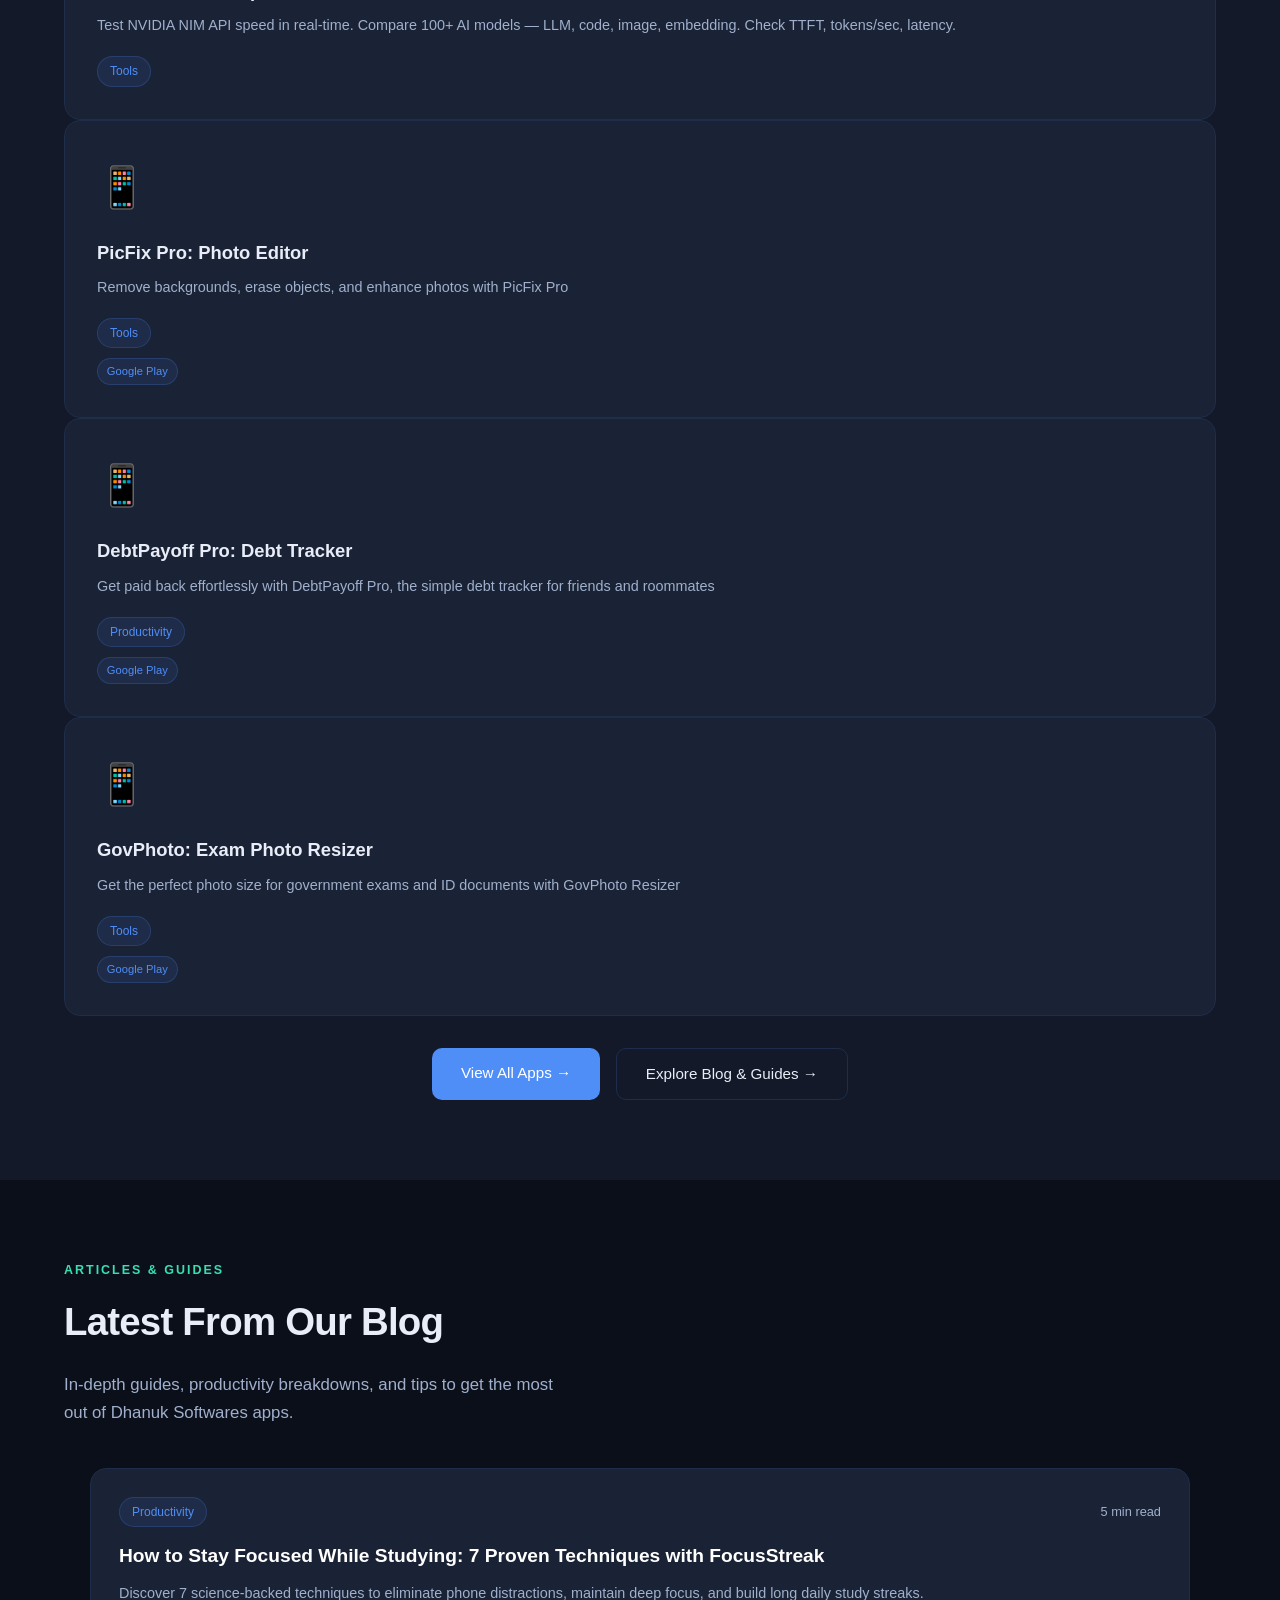
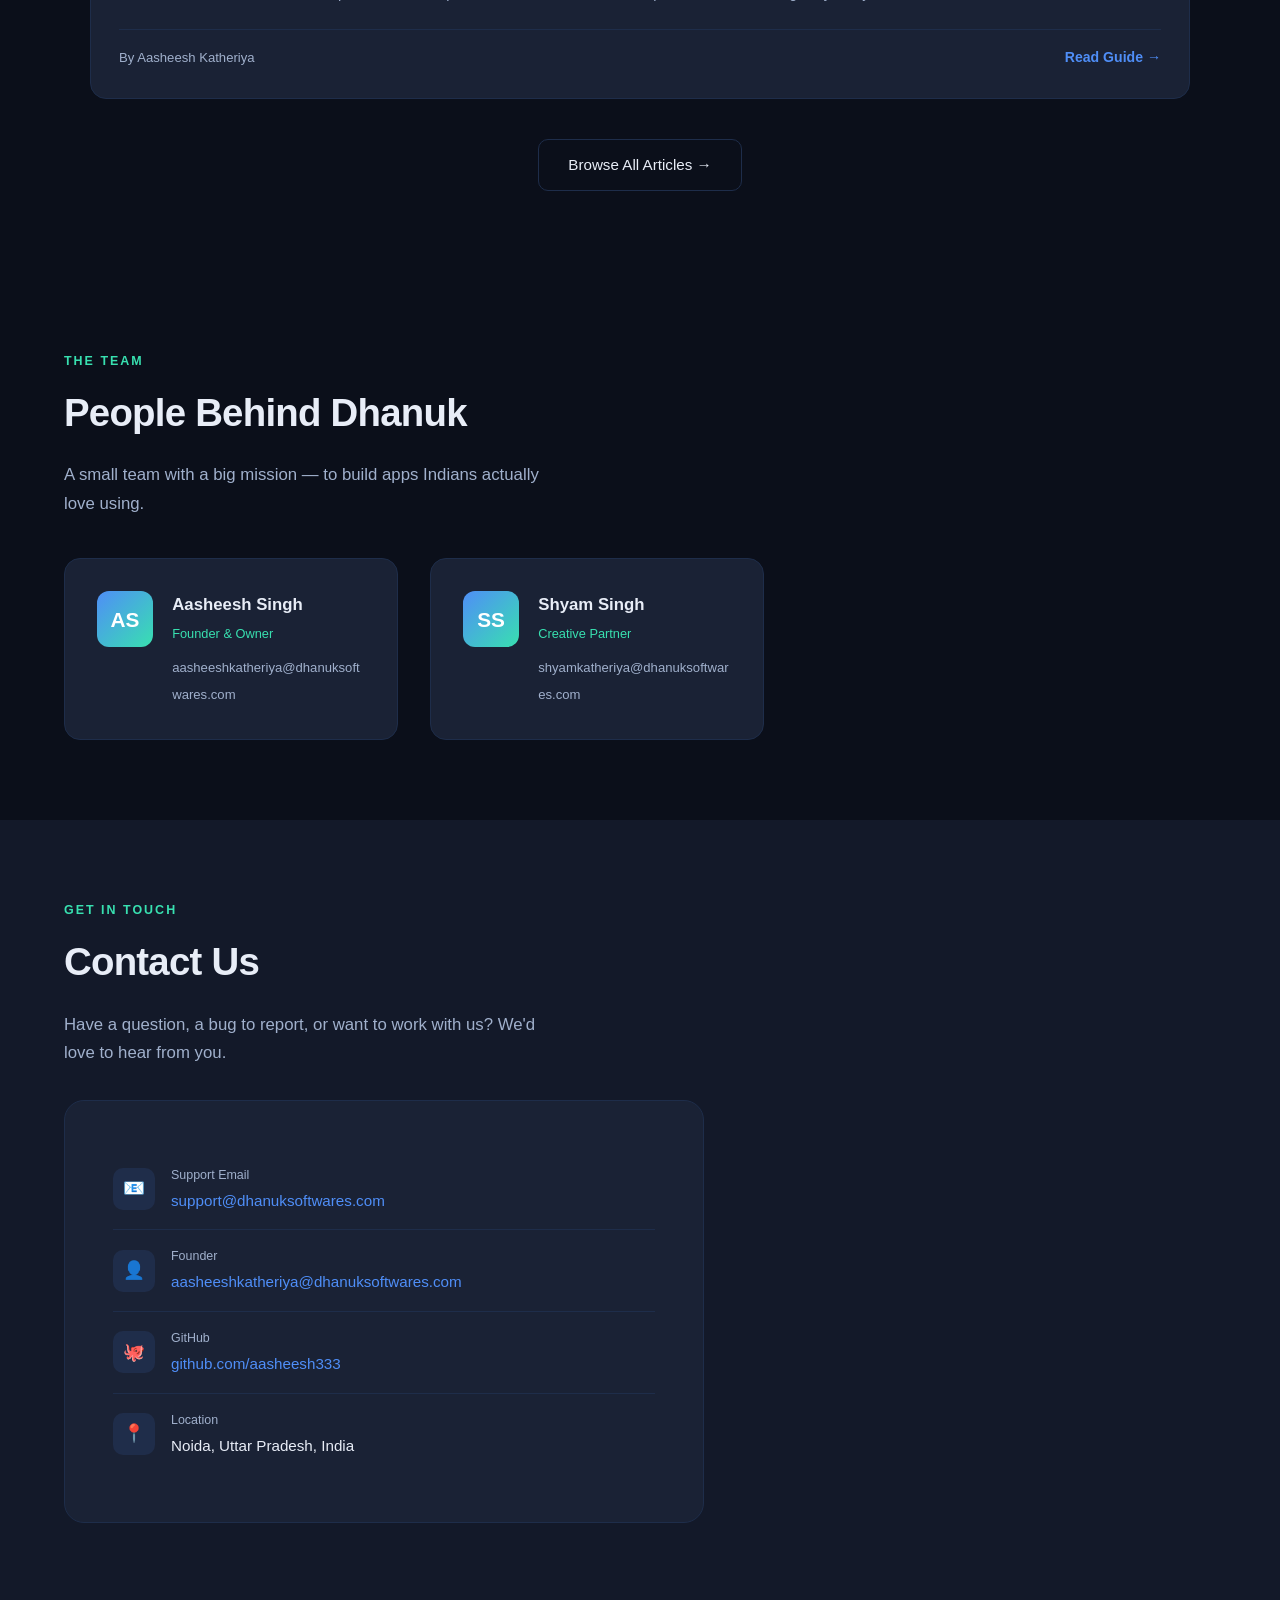
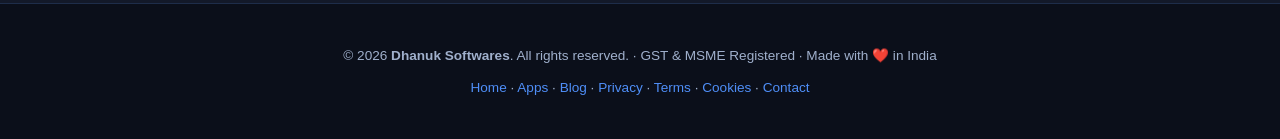
==== commit 6a013924: "feat: add protected SEO blog editor and Inter typography" ====
--- a/index.html
+++ b/index.html
@@ -36,7 +36,7 @@
   <link rel="preconnect" href="https://fonts.googleapis.com"/>
   <link rel="preconnect" href="https://fonts.gstatic.com" crossorigin/>
   <link rel="preconnect" href="https://static.cloudflareinsights.com"/>
-  <link href="https://fonts.googleapis.com/css2?family=Syne:wght@400;600;700;800&family=DM+Sans:wght@300;400;500&display=swap" rel="stylesheet"/>
+  <link href="https://fonts.googleapis.com/css2?family=Inter:wght@400;500;600;700;800&display=swap" rel="stylesheet"/>
   <style>
     :root {
       --bg: #0b0f1a;
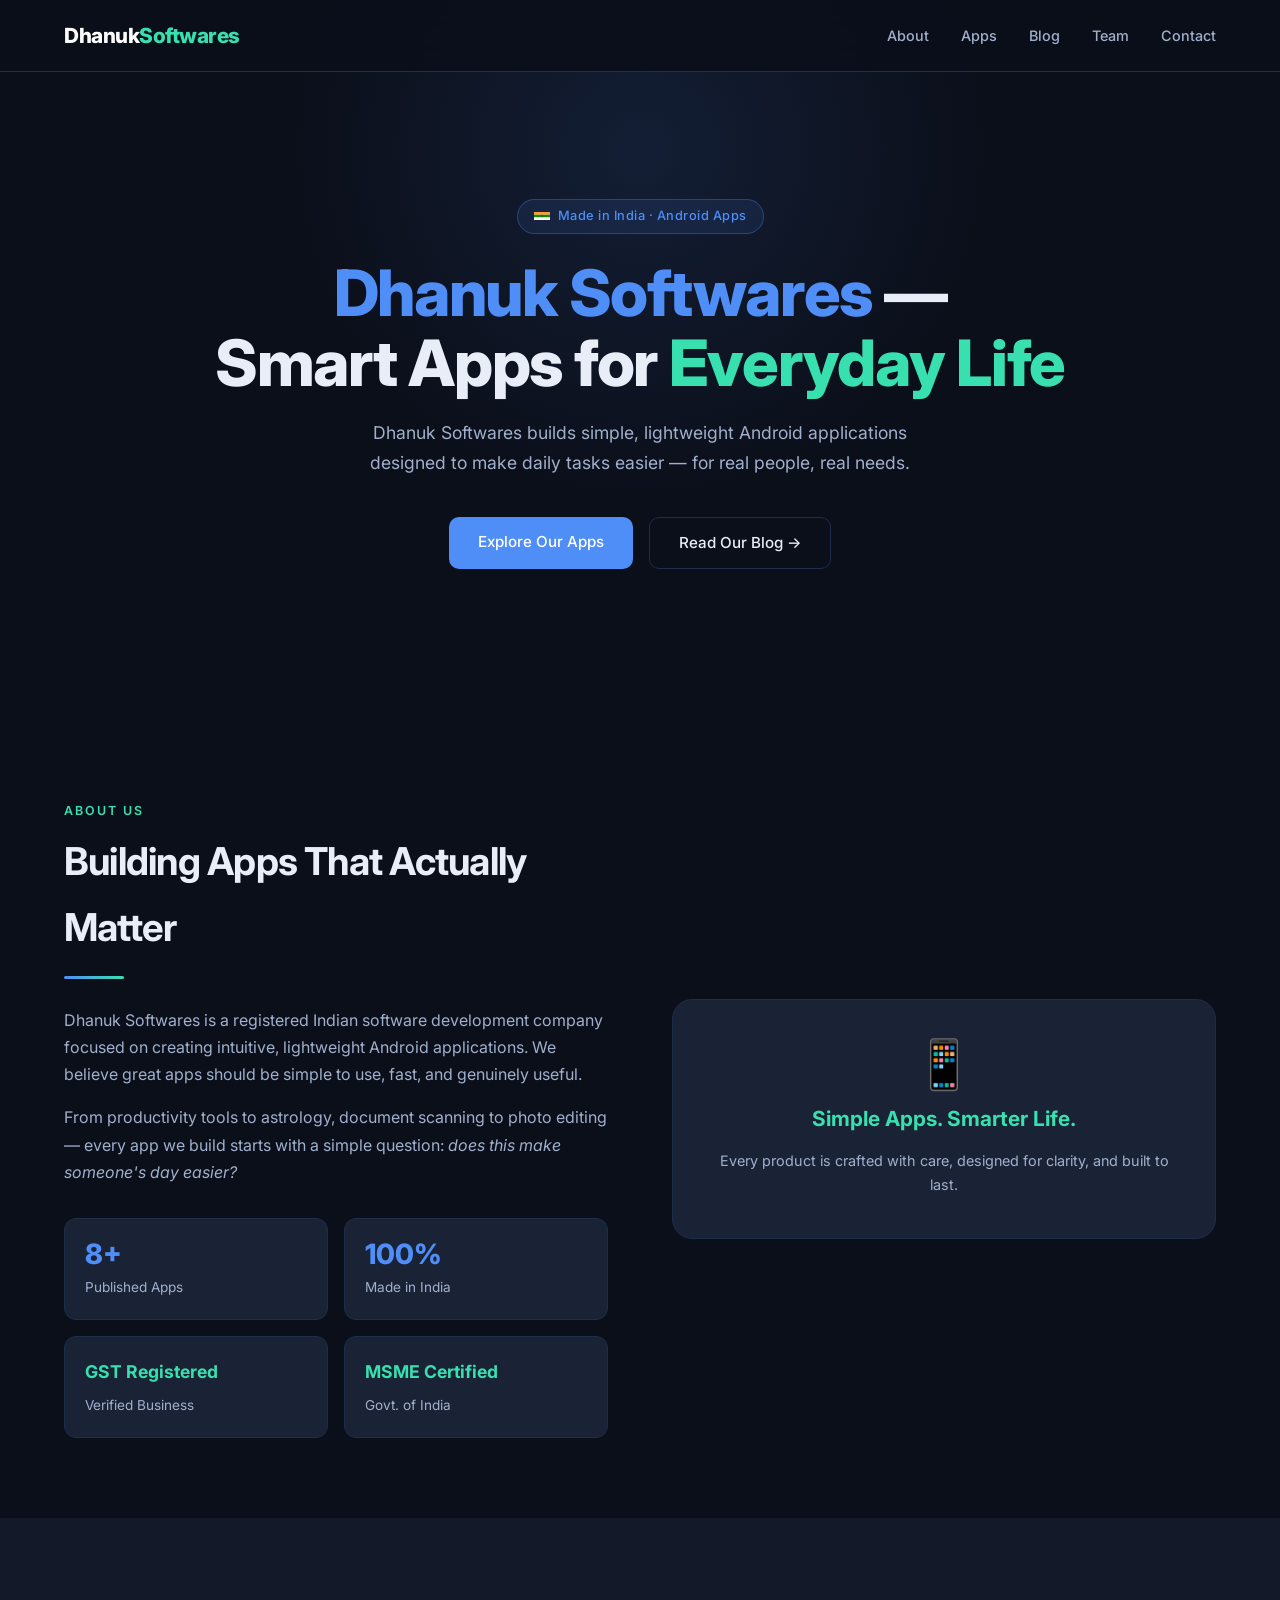
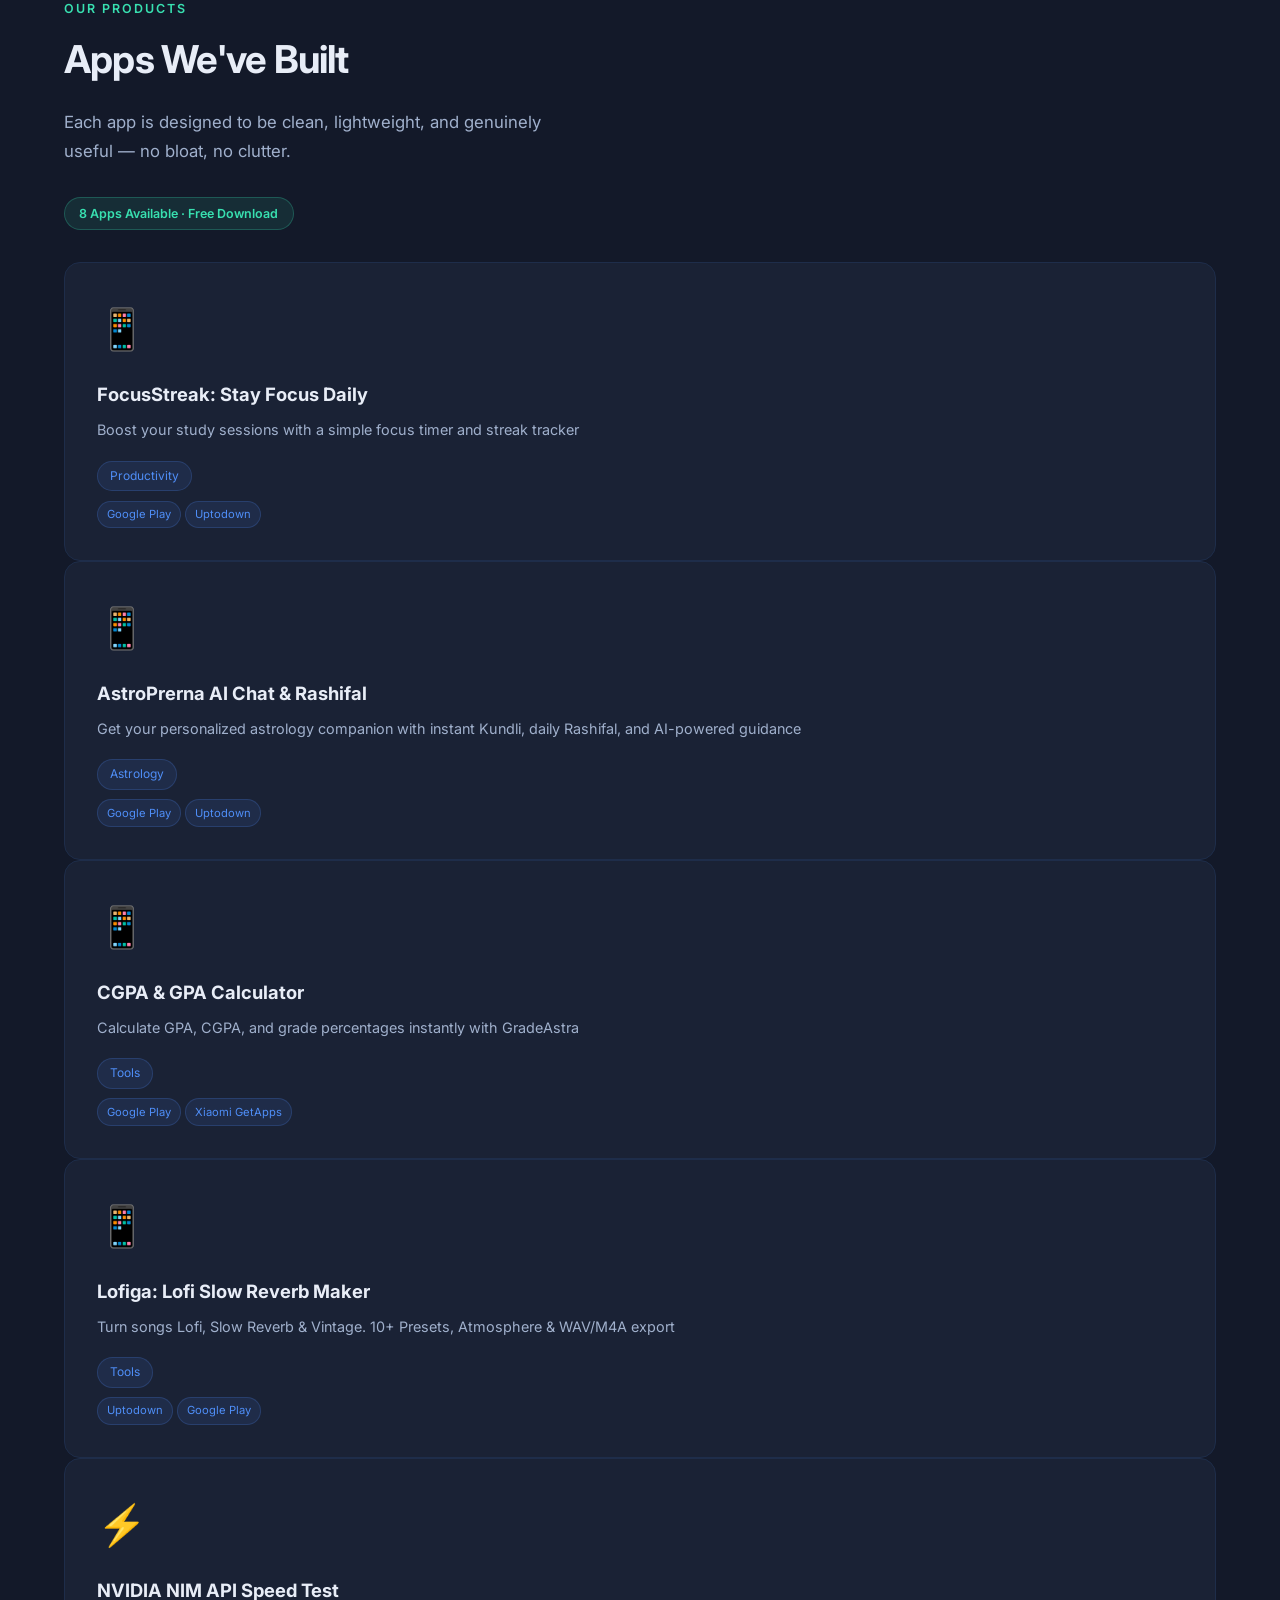
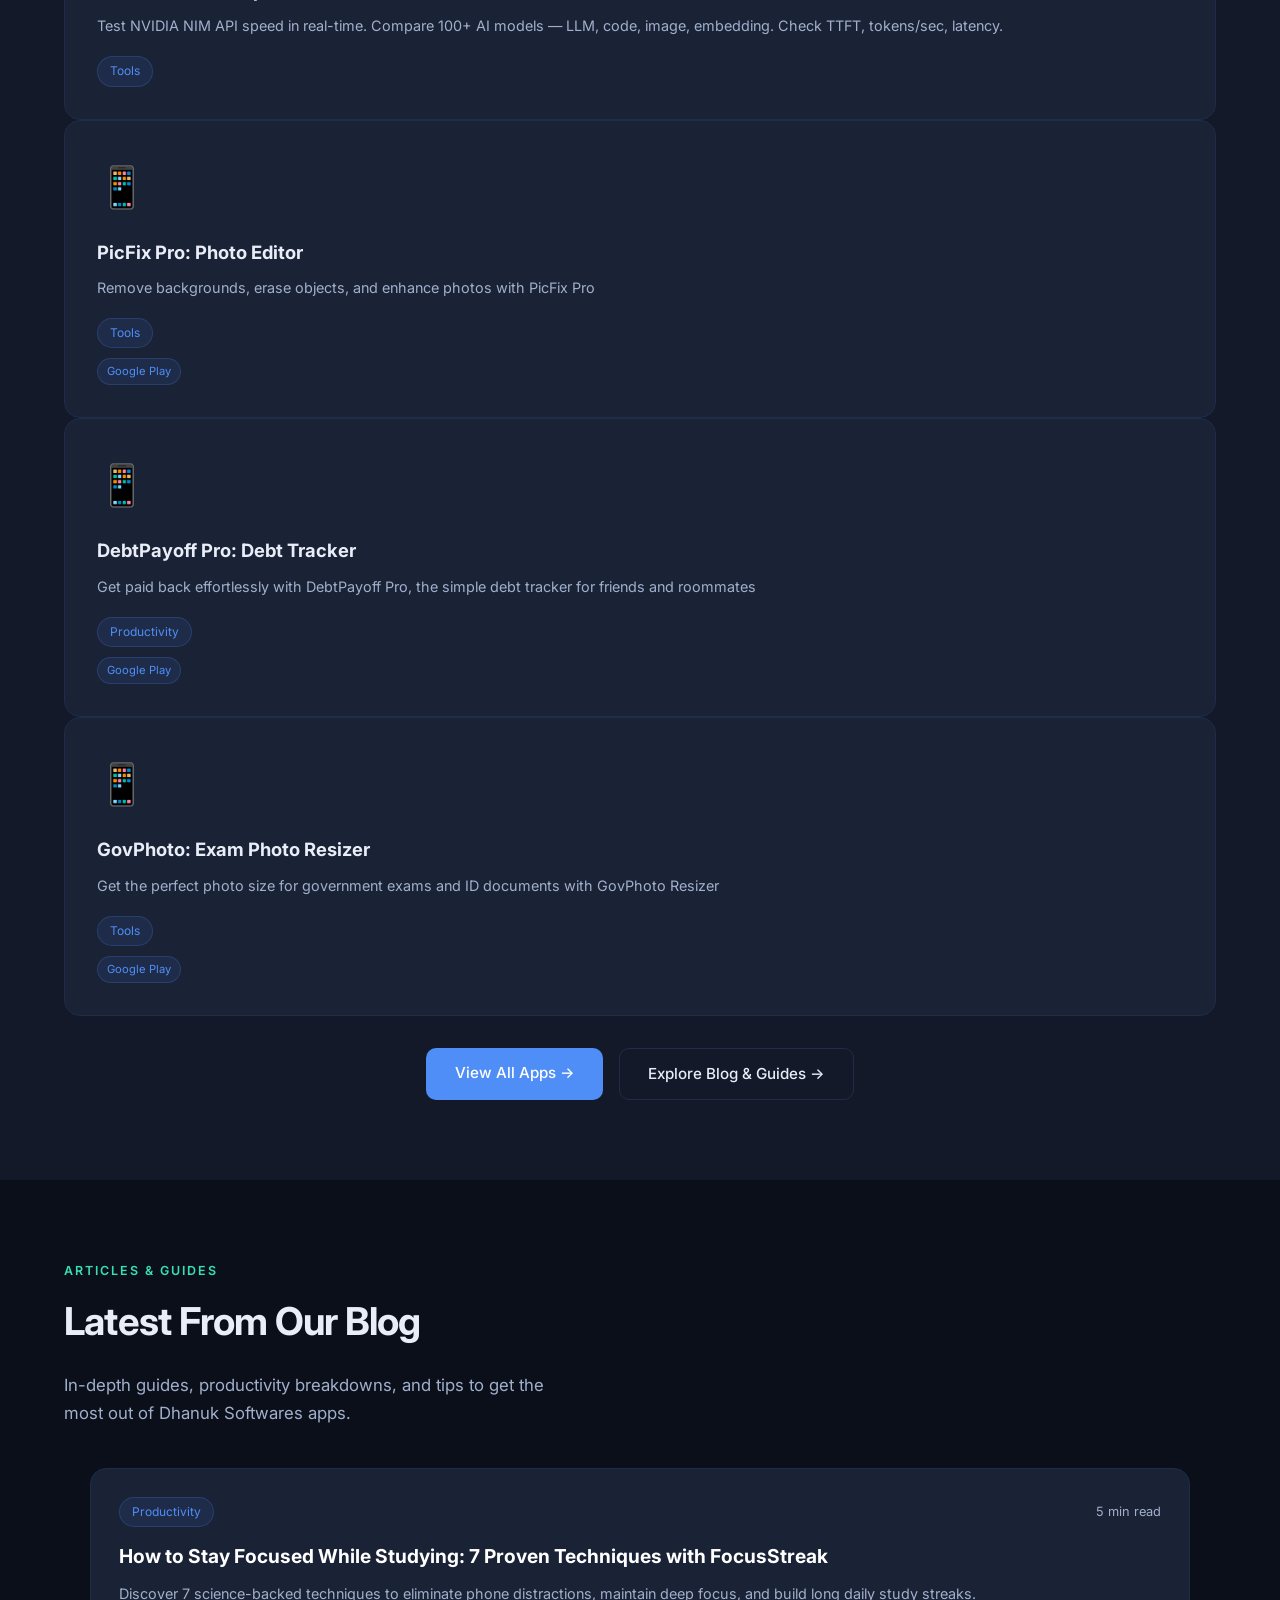
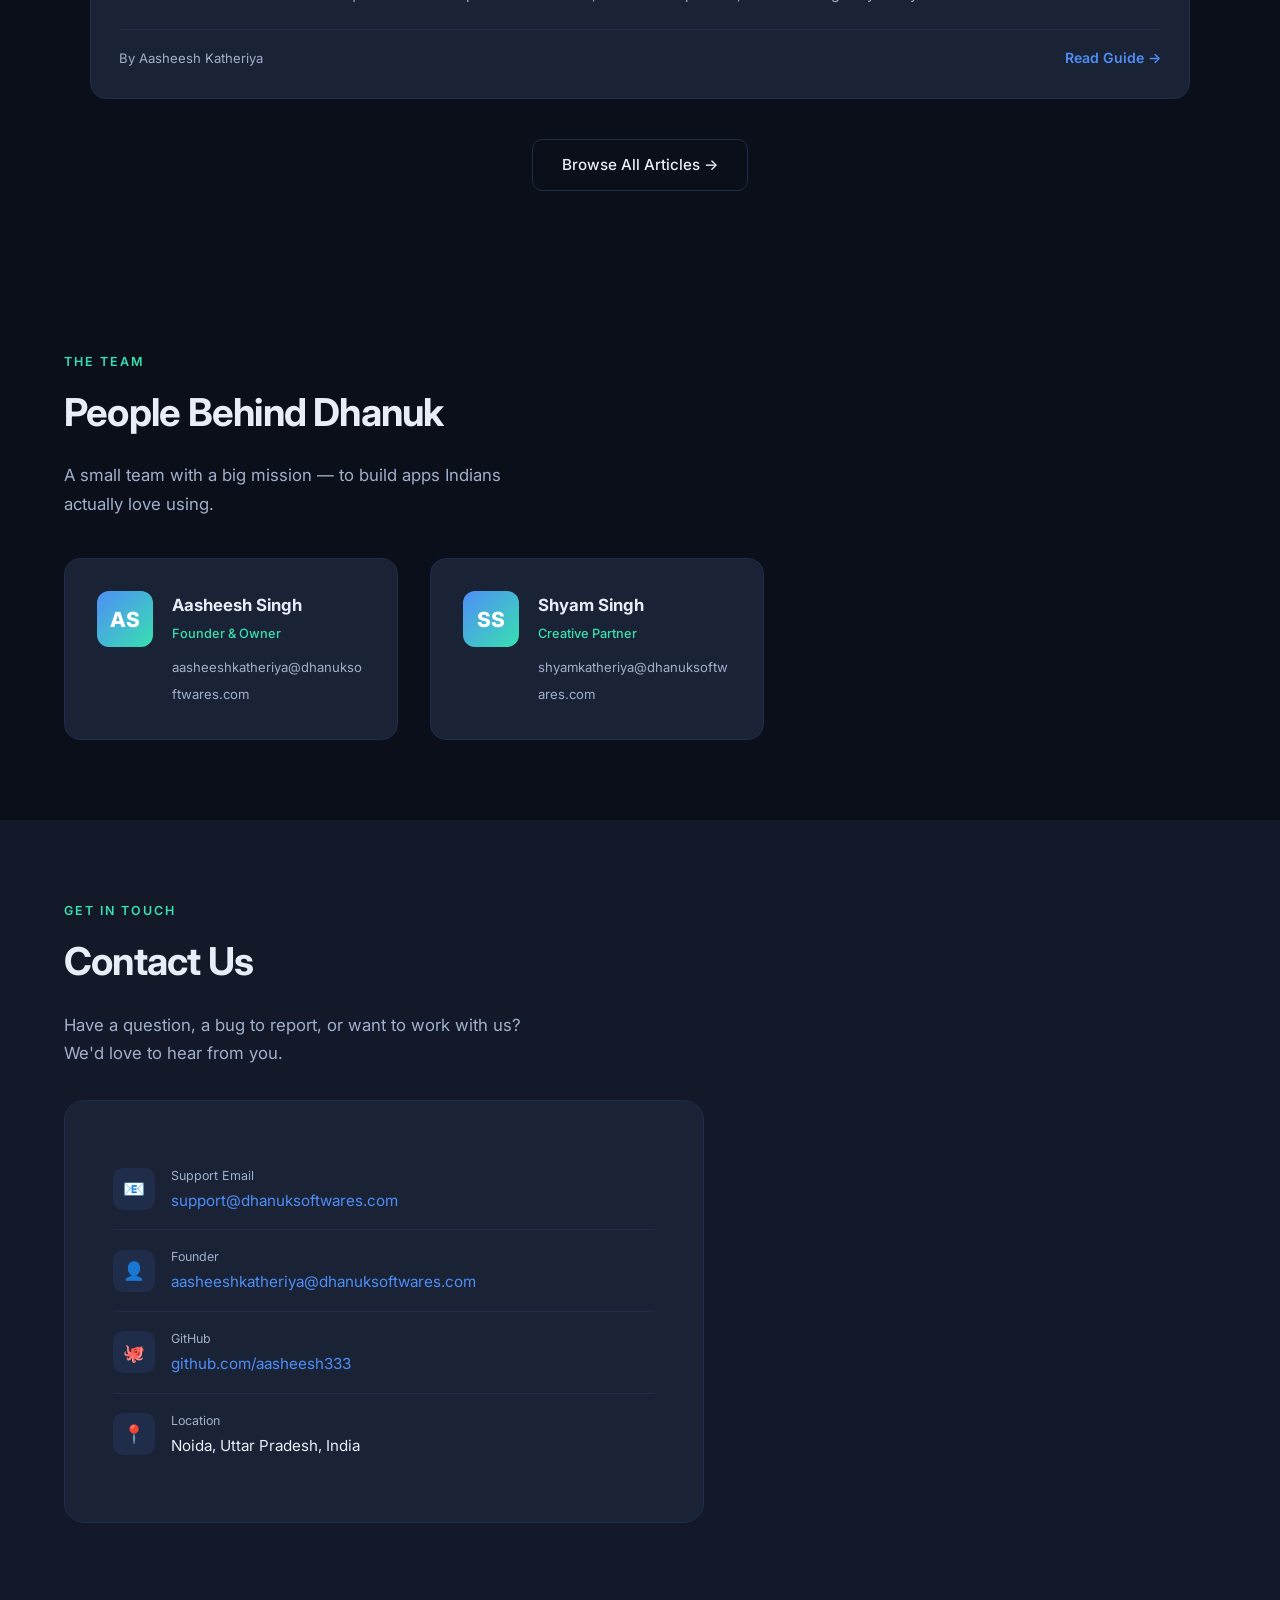
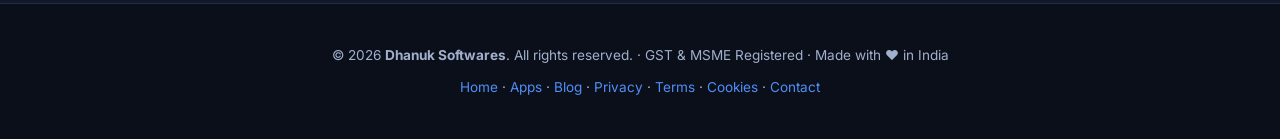
==== commit a10c5fdd: "fix: replace remaining Syne/DM Sans with Inter across all pages" ====
--- a/index.html
+++ b/index.html
@@ -37,6 +37,7 @@
   <link rel="preconnect" href="https://fonts.gstatic.com" crossorigin/>
   <link rel="preconnect" href="https://static.cloudflareinsights.com"/>
   <link href="https://fonts.googleapis.com/css2?family=Inter:wght@400;500;600;700;800&display=swap" rel="stylesheet"/>
+  <!-- Site-wide typography: Inter -->
   <style>
     :root {
       --bg: #0b0f1a;
@@ -54,7 +55,7 @@
     body {
       background: var(--bg);
       color: var(--text);
-      font-family: 'DM Sans', sans-serif;
+      font-family: 'Inter', sans-serif;
       font-size: 16px;
       line-height: 1.7;
       overflow-x: hidden;
@@ -75,7 +76,7 @@
     .skip-link { position:absolute; left:-9999px; top:0; background:var(--accent); color:#fff; padding:0.7rem 1.2rem; z-index:200; border-radius:0 0 8px 0; text-decoration:none; font-weight:600; }
     .skip-link:focus { left:0; }
     .nav-logo {
-      font-family: 'Syne', sans-serif; font-weight: 800; font-size: 1.3rem;
+      font-family: 'Inter', sans-serif; font-weight: 800; font-size: 1.3rem;
       color: #ffffff; letter-spacing: -0.5px; text-decoration: none;
     }
     .nav-logo span { color: var(--accent2); font-weight: 800; }
@@ -112,7 +113,7 @@
     }
     .hero-badge svg { width: 16px; height: 12px; border-radius: 2px; flex-shrink: 0; }
     .hero h1 {
-      font-family: 'Syne', sans-serif; font-size: clamp(2.2rem, 6vw, 4rem);
+      font-family: 'Inter', sans-serif; font-size: clamp(2.2rem, 6vw, 4rem);
       font-weight: 800; line-height: 1.1; letter-spacing: -0.02em; margin-bottom: 1.2rem;
     }
     .hero h1 .highlight { color: var(--accent); }
@@ -121,7 +122,7 @@
     .btn-group { display: flex; gap: 1rem; justify-content: center; flex-wrap: wrap; }
     .btn {
       padding: 0.75rem 1.8rem; border-radius: 10px;
-      font-family: 'DM Sans', sans-serif; font-weight: 500; font-size: 0.95rem;
+      font-family: 'Inter', sans-serif; font-weight: 500; font-size: 0.95rem;
       text-decoration: none; transition: all 0.2s; display: inline-block;
       max-width: 100%; white-space: normal; text-align: center;
     }
@@ -137,7 +138,7 @@
       text-transform: uppercase; color: var(--accent2); margin-bottom: 0.5rem;
     }
     .section-title {
-      font-family: 'Syne', sans-serif; font-size: clamp(1.7rem, 3.6vw, 2.4rem);
+      font-family: 'Inter', sans-serif; font-size: clamp(1.7rem, 3.6vw, 2.4rem);
       font-weight: 700; letter-spacing: -0.02em; margin-bottom: 1rem;
     }
     .section-sub { color: var(--muted); max-width: 500px; margin-bottom: 2rem; font-size: 1.05rem; }
@@ -154,15 +155,15 @@
       background: var(--card); border: 1px solid var(--border);
       border-radius: 12px; padding: 1.25rem;
     }
-    .stat-num { font-family: 'Syne', sans-serif; font-size: 1.75rem; font-weight: 800; color: var(--accent); line-height: 1.1; }
-    .stat-pill { display:inline-block; font-family: 'Syne', sans-serif; font-size: 1.1rem; font-weight: 700; color: var(--accent2); }
+    .stat-num { font-family: 'Inter', sans-serif; font-size: 1.75rem; font-weight: 800; color: var(--accent); line-height: 1.1; }
+    .stat-pill { display:inline-block; font-family: 'Inter', sans-serif; font-size: 1.1rem; font-weight: 700; color: var(--accent2); }
     .stat-label { color: var(--muted); font-size: 0.85rem; margin-top: 0.4rem; }
     .about-visual {
       background: var(--card); border: 1px solid var(--border);
       border-radius: 20px; padding: 2.5rem; text-align: center;
     }
     .about-icon { font-size: 3rem; margin-bottom: 1rem; line-height: 1; }
-    .about-tagline { font-family: 'Syne', sans-serif; font-size: 1.3rem; font-weight: 700; color: var(--accent2); line-height: 1.4; }
+    .about-tagline { font-family: 'Inter', sans-serif; font-size: 1.3rem; font-weight: 700; color: var(--accent2); line-height: 1.4; }
     }
 
     /* APPS GRID — dynamic */
@@ -201,7 +202,7 @@
       object-fit: cover; display: block; margin-bottom: 1rem;
       border: 1px solid var(--border);
     }
-    .app-name { font-family: 'Syne', sans-serif; font-size: 1.15rem; font-weight: 700; margin-bottom: 0.5rem; }
+    .app-name { font-family: 'Inter', sans-serif; font-size: 1.15rem; font-weight: 700; margin-bottom: 0.5rem; }
     .app-desc { color: var(--muted); font-size: 0.9rem; line-height: 1.6; flex: 1; }
     .app-footer { display: flex; align-items: center; justify-content: space-between; margin-top: 1.2rem; }
     .app-tag {
@@ -216,7 +217,7 @@
     }
     .store-btn {
       display: inline-flex; align-items: center; gap: 0.35rem;
-      font-size: 0.72rem; font-weight: 500; font-family: 'DM Sans', sans-serif;
+      font-size: 0.72rem; font-weight: 500; font-family: 'Inter', sans-serif;
       padding: 0.35rem 0.75rem; border-radius: 999px;
       text-decoration: none; line-height: 1;
       transition: transform 0.15s, opacity 0.15s;
@@ -252,10 +253,10 @@
       width: 56px; height: 56px; border-radius: 12px;
       background: linear-gradient(135deg, var(--accent), var(--accent2));
       display: flex; align-items: center; justify-content: center;
-      font-family: 'Syne', sans-serif; font-weight: 800; font-size: 1.3rem;
+      font-family: 'Inter', sans-serif; font-weight: 800; font-size: 1.3rem;
       color: #fff; flex-shrink: 0;
     }
-    .team-name { font-family: 'Syne', sans-serif; font-weight: 700; font-size: 1.05rem; margin-bottom: 0.2rem; }
+    .team-name { font-family: 'Inter', sans-serif; font-weight: 700; font-size: 1.05rem; margin-bottom: 0.2rem; }
     .team-role { font-size: 0.8rem; color: var(--accent2); font-weight: 500; margin-bottom: 0.5rem; }
     .team-email { font-size: 0.82rem; color: var(--muted); text-decoration: none; overflow-wrap: anywhere; word-break: break-all; }
     .team-email:hover { color: var(--accent); }
@@ -450,7 +451,7 @@
         <span class="app-tag">Productivity</span>
         <span style="font-size:0.8rem; color:var(--muted);">5 min read</span>
       </div>
-      <h3 style="font-family:'Syne', sans-serif; font-size:1.2rem; line-height:1.4; margin-bottom:0.75rem;">
+      <h3 style="font-family:'Inter', sans-serif; font-size:1.2rem; line-height:1.4; margin-bottom:0.75rem;">
         <a href="/blog/how-to-stay-focused-while-studying-with-focusstreak/" style="color:#fff; text-decoration:none;">How to Stay Focused While Studying: 7 Proven Techniques with FocusStreak</a>
       </h3>
       <p style="color:var(--muted); font-size:0.9rem; line-height:1.6; flex:1; margin-bottom:1.5rem;">
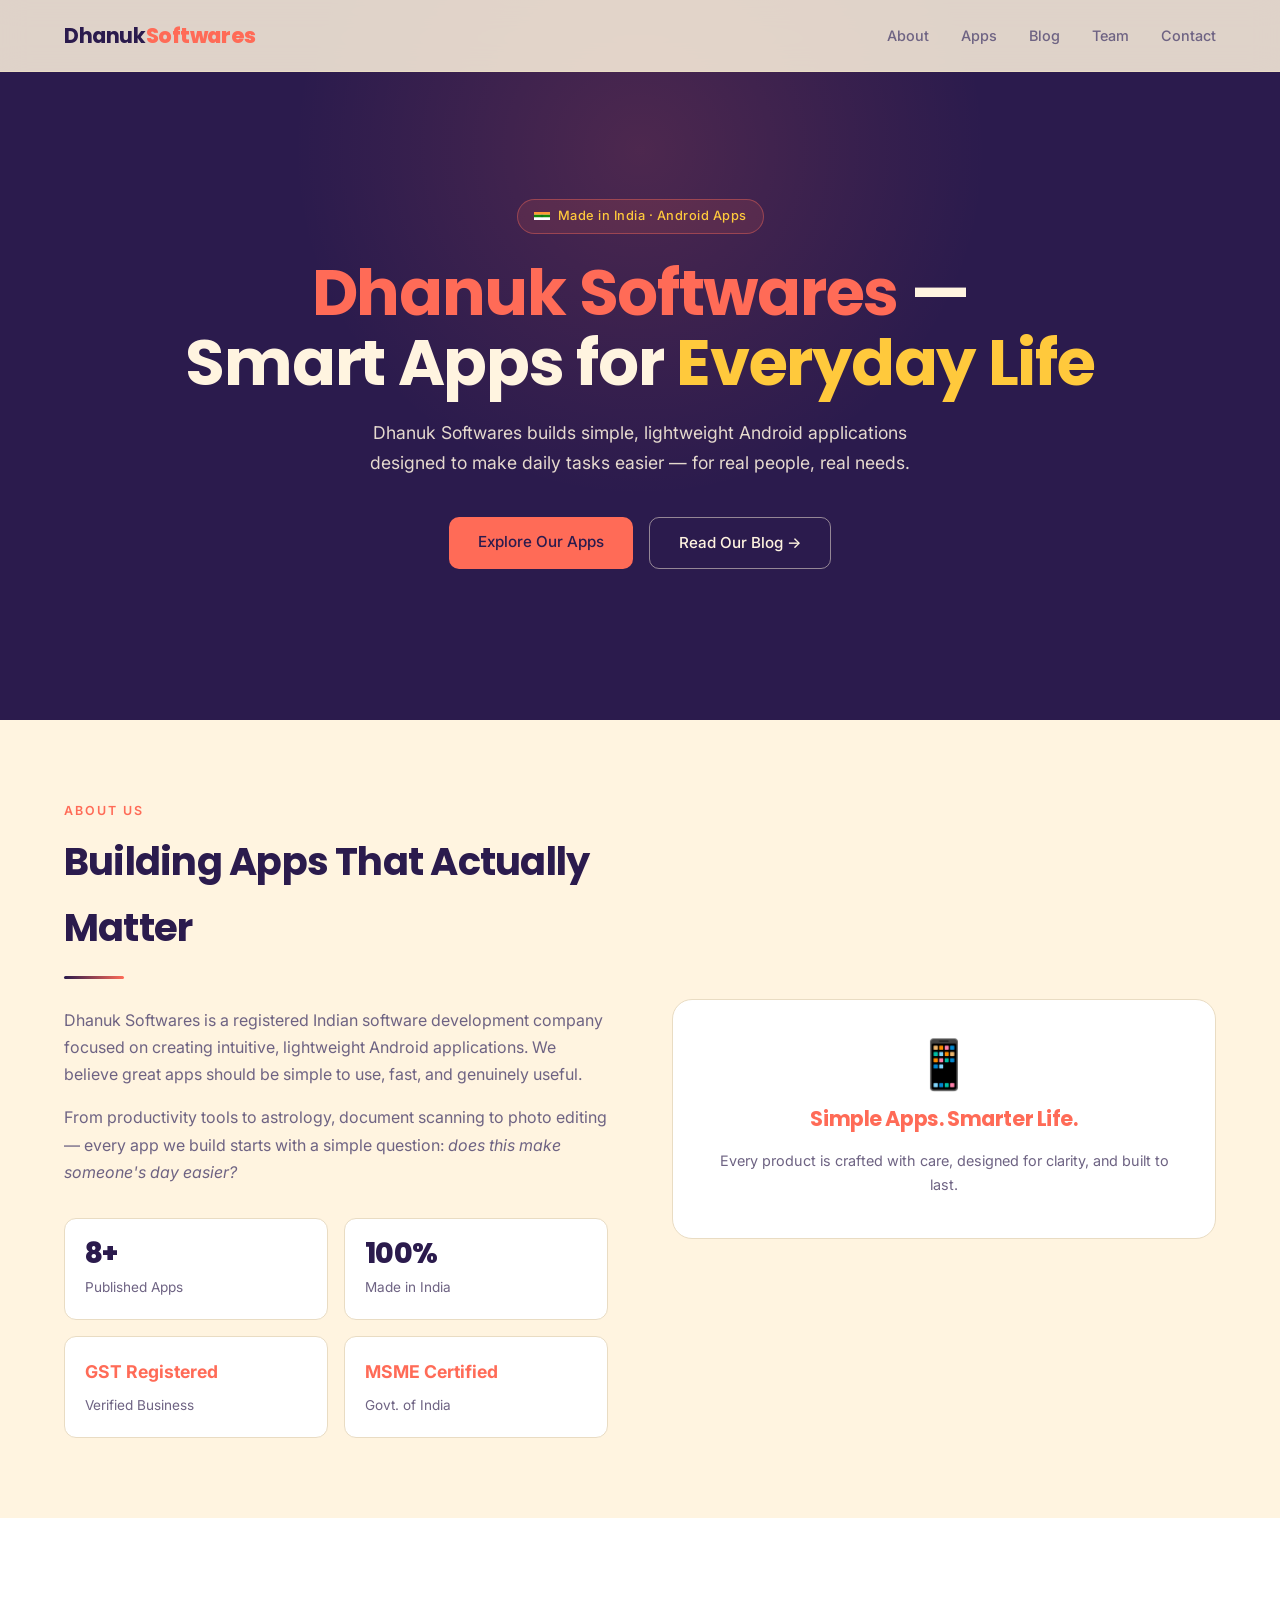
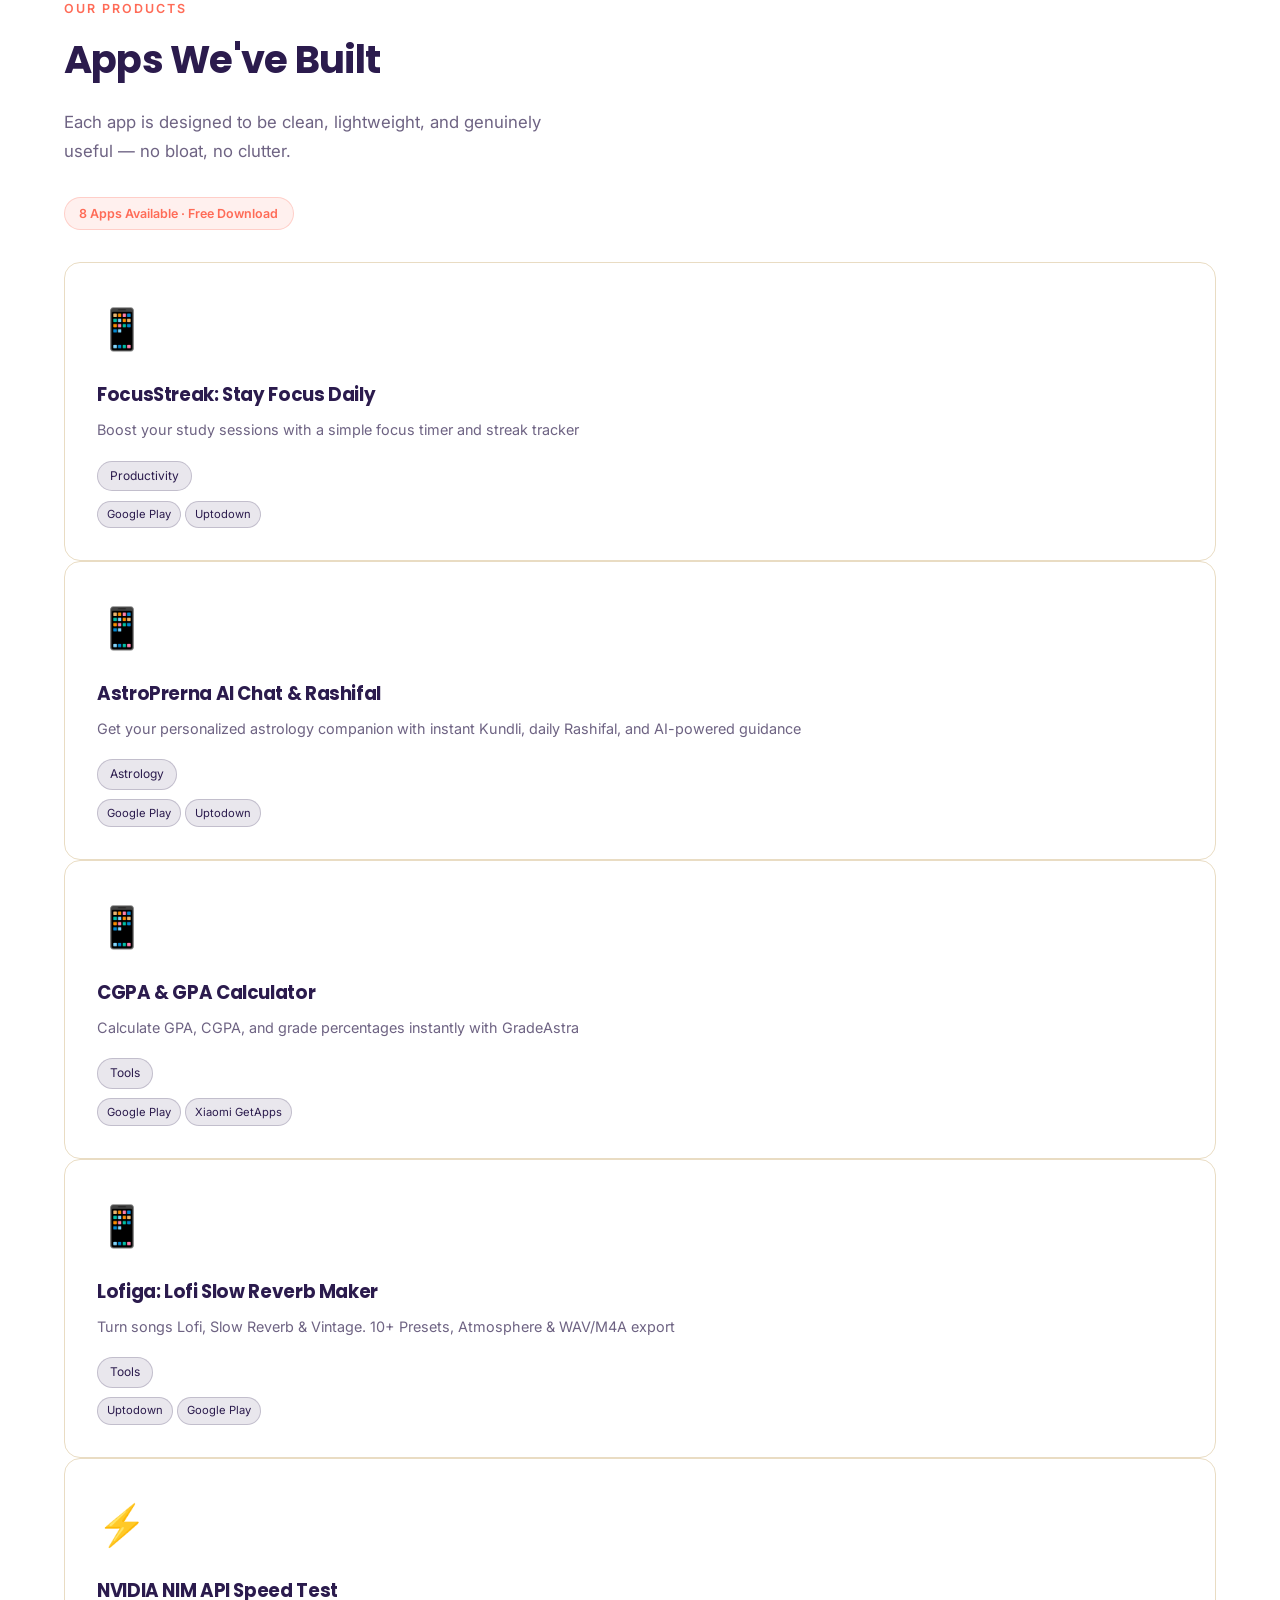
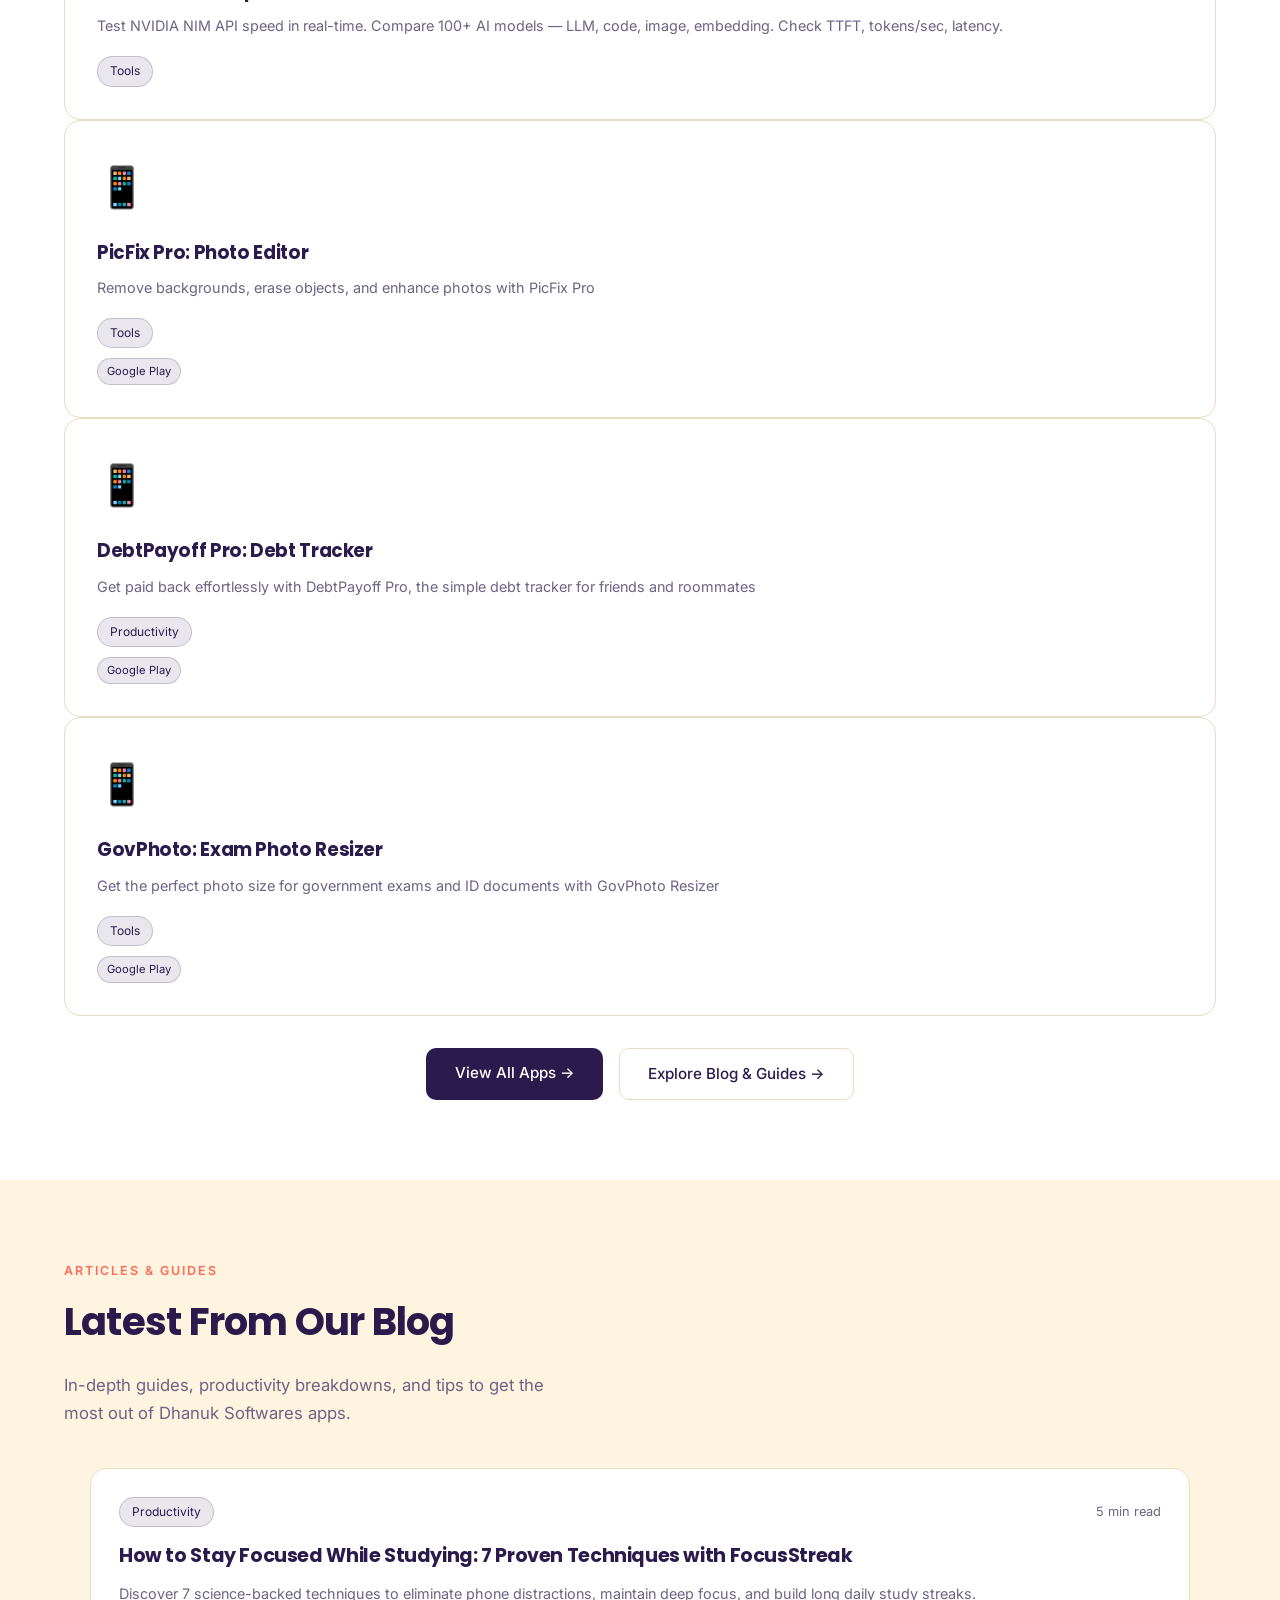
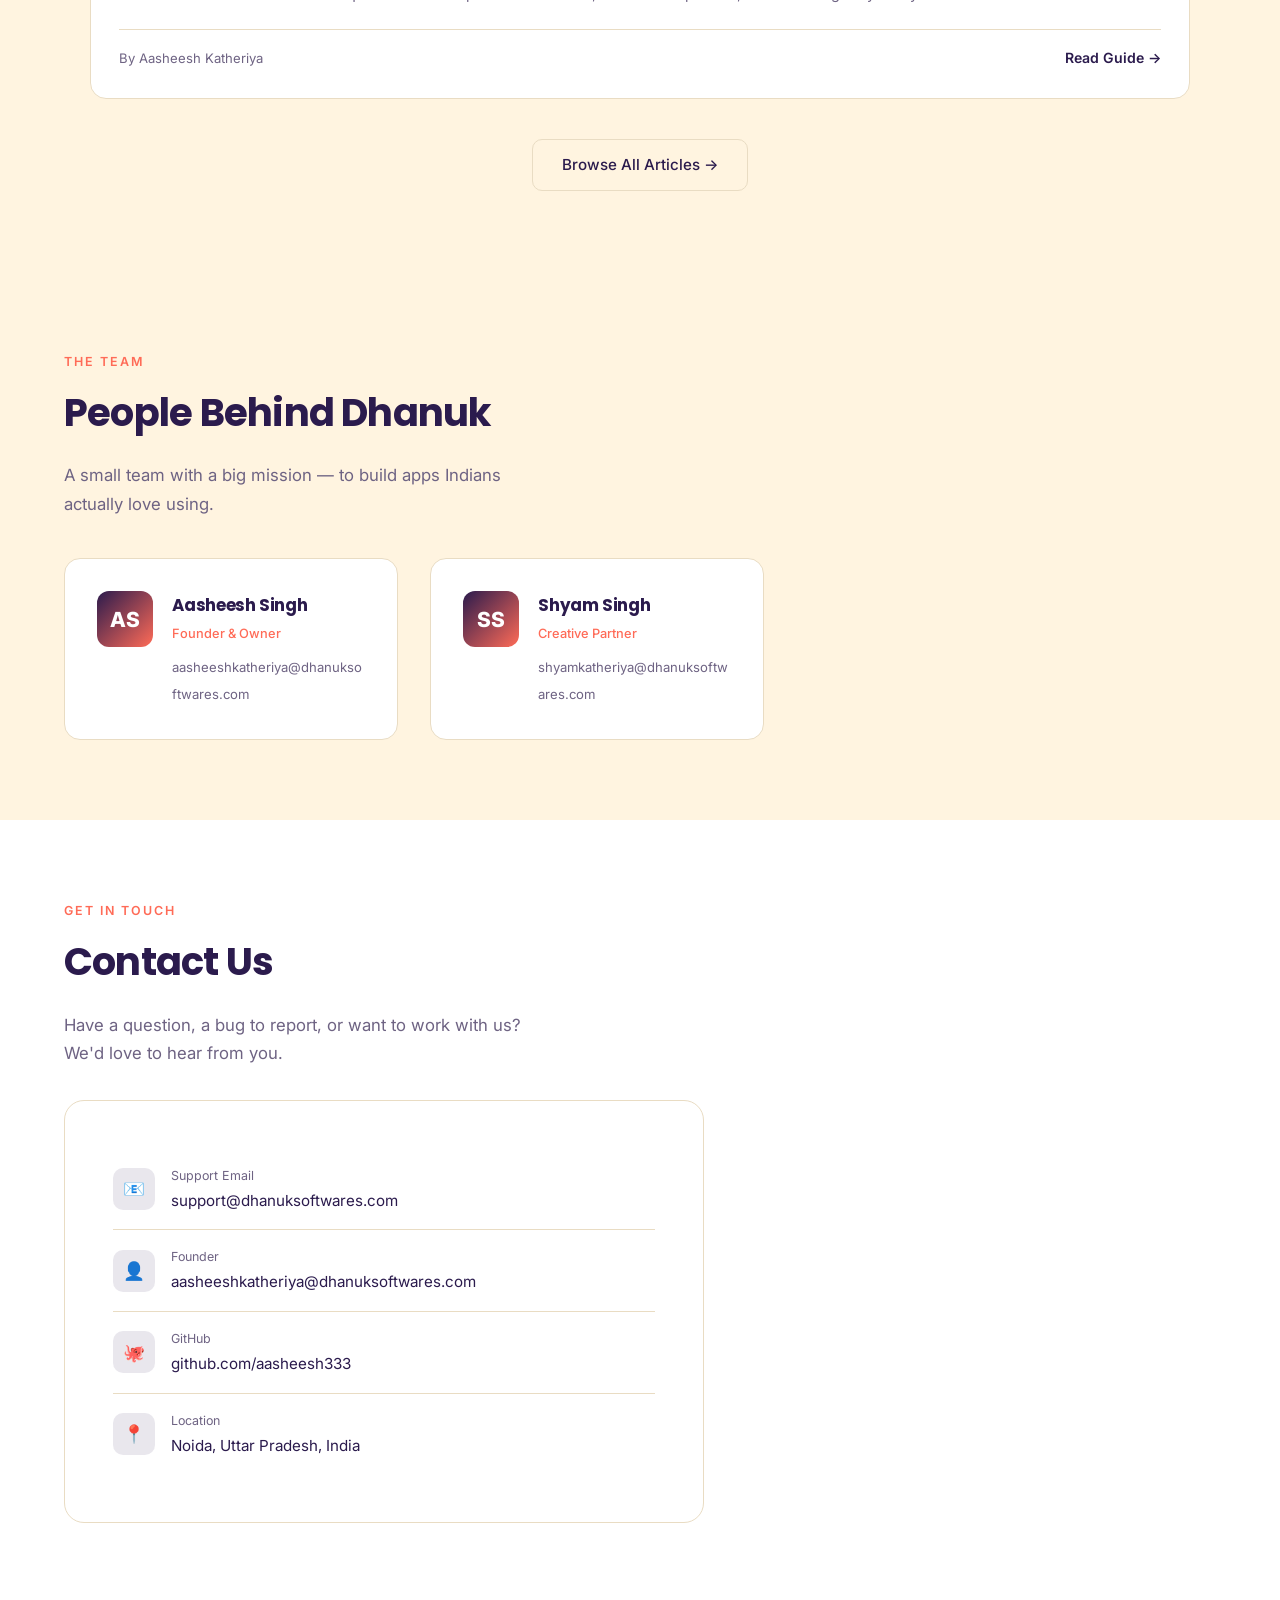
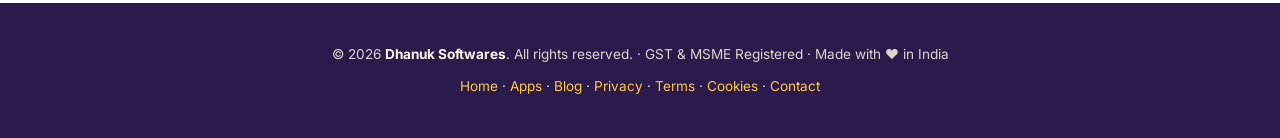
==== commit 9517549f: "Brand v1.0: re-theme to Plum/Coral/Cream + Poppins/Inter + new d-mark" ====
--- a/index.html
+++ b/index.html
@@ -12,7 +12,7 @@
   <link rel="icon" type="image/svg+xml" href="https://dhanuksoftwares.com/favicon.svg"/>
   <link rel="apple-touch-icon" href="https://dhanuksoftwares.com/apple-touch-icon.png"/>
   <link rel="manifest" href="https://dhanuksoftwares.com/manifest.json"/>
-  <meta name="theme-color" content="#0b0f1a"/>
+  <meta name="theme-color" content="#2B1B4D"/>
 
   <!-- Open Graph -->
   <meta property="og:title" content="Dhanuk Softwares – Smart Android Apps"/>
@@ -36,19 +36,19 @@
   <link rel="preconnect" href="https://fonts.googleapis.com"/>
   <link rel="preconnect" href="https://fonts.gstatic.com" crossorigin/>
   <link rel="preconnect" href="https://static.cloudflareinsights.com"/>
-  <link href="https://fonts.googleapis.com/css2?family=Inter:wght@400;500;600;700;800&display=swap" rel="stylesheet"/>
-  <!-- Site-wide typography: Inter -->
+  <link href="https://fonts.googleapis.com/css2?family=Inter:wght@400;500;600&family=Poppins:wght@600;700&display=swap" rel="stylesheet"/>
+  <!-- Site-wide typography: Inter body, Poppins headings (Brand v1.0) -->
   <style>
     :root {
-      --bg: #0b0f1a;
-      --surface: #131929;
-      --card: #1a2235;
-      --accent: #4f8ef7;
-      --accent2: #38e0b0;
-      --text: #e8edf7;
-      --muted: #a0b0cc;
-      --border: #1e2d4a;
-      --warning: #ffc857;
+      --bg: #FFF4E0;
+      --surface: #FFFFFF;
+      --card: #FFFFFF;
+      --accent: #2B1B4D;
+      --accent2: #FF6B57;
+      --text: #2B1B4D;
+      --muted: #6E6383;
+      --border: #E9DCC3;
+      --warning: #FFC93C;
     }
     *, *::before, *::after { box-sizing: border-box; margin: 0; padding: 0; }
     html { scroll-behavior: smooth; overflow-wrap: break-word; }
@@ -69,15 +69,15 @@
       position: fixed; top: 0; left: 0; right: 0; z-index: 100;
       display: flex; align-items: center; justify-content: space-between;
       padding: 1.1rem 5%;
-      background: rgba(11,15,26,0.85);
+      background: rgba(255,244,224,0.85);
       backdrop-filter: blur(14px);
       border-bottom: 1px solid var(--border);
     }
     .skip-link { position:absolute; left:-9999px; top:0; background:var(--accent); color:#fff; padding:0.7rem 1.2rem; z-index:200; border-radius:0 0 8px 0; text-decoration:none; font-weight:600; }
     .skip-link:focus { left:0; }
     .nav-logo {
-      font-family: 'Inter', sans-serif; font-weight: 800; font-size: 1.3rem;
-      color: #ffffff; letter-spacing: -0.5px; text-decoration: none;
+      font-family: 'Poppins', sans-serif; font-weight: 700; font-size: 1.3rem;
+      color: #2B1B4D; letter-spacing: -0.02em; text-decoration: none;
     }
     .nav-logo span { color: var(--accent2); font-weight: 800; }
     nav ul { list-style: none; display: flex; gap: 2rem; }
@@ -93,32 +93,37 @@
     .nav-toggle[aria-expanded="true"] .nav-toggle-bar:nth-child(3) { transform:translateY(-6px) rotate(-45deg); }
     a:focus-visible, button:focus-visible { outline:2px solid var(--accent); outline-offset:2px; border-radius:4px; }
 
-    /* HERO */
+    /* HERO — Brand v1.0: Plum background + Cream text */
     .hero {
       min-height: clamp(480px, 80vh, 720px); display: flex; align-items: center;
       justify-content: center; text-align: center; padding: 7rem 5% 4rem;
       position: relative; overflow: hidden;
+      background: #2B1B4D; color: #FFF4E0;
     }
     .hero::before {
       content: ''; position: absolute; top: -200px; left: 50%;
       transform: translateX(-50%); width: 700px; height: 700px;
-      background: radial-gradient(circle, rgba(79,142,247,0.12) 0%, transparent 70%);
+      background: radial-gradient(circle, rgba(255,107,87,0.16) 0%, transparent 70%);
       pointer-events: none;
     }
     .hero-badge {
       display: inline-flex; align-items: center; gap: 0.5rem;
-      background: rgba(79,142,247,0.1); border: 1px solid rgba(79,142,247,0.3);
-      color: var(--accent); font-size: 0.8rem; font-weight: 500;
+      background: rgba(255,107,87,0.12); border: 1px solid rgba(255,107,87,0.4);
+      color: #FFC93C; font-size: 0.8rem; font-weight: 500;
       padding: 0.35rem 1rem; border-radius: 999px; margin-bottom: 1.5rem; letter-spacing: 0.5px;
     }
     .hero-badge svg { width: 16px; height: 12px; border-radius: 2px; flex-shrink: 0; }
     .hero h1 {
-      font-family: 'Inter', sans-serif; font-size: clamp(2.2rem, 6vw, 4rem);
-      font-weight: 800; line-height: 1.1; letter-spacing: -0.02em; margin-bottom: 1.2rem;
-    }
-    .hero h1 .highlight { color: var(--accent); }
-    .hero h1 .highlight2 { color: var(--accent2); }
-    .hero p { max-width: 540px; margin: 0 auto 2.5rem; color: var(--muted); font-size: 1.1rem; }
+      font-family: 'Poppins', sans-serif; font-size: clamp(2.2rem, 6vw, 4rem);
+      font-weight: 700; line-height: 1.1; letter-spacing: -0.02em; margin-bottom: 1.2rem; color: #FFF4E0;
+    }
+    .hero h1 .highlight { color: #FF6B57; }
+    .hero h1 .highlight2 { color: #FFC93C; }
+    .hero p { max-width: 540px; margin: 0 auto 2.5rem; color: rgba(255,244,224,0.88); font-size: 1.1rem; }
+    .hero .btn-primary { background: var(--accent2); color: #2B1B4D; }
+    .hero .btn-primary:hover { background: #E85A42; color: #2B1B4D; transform: translateY(-1px); }
+    .hero .btn-outline { border-color: rgba(255,244,224,0.5); color: #FFF4E0; }
+    .hero .btn-outline:hover { border-color: var(--accent2); color: var(--accent2); }
     .btn-group { display: flex; gap: 1rem; justify-content: center; flex-wrap: wrap; }
     .btn {
       padding: 0.75rem 1.8rem; border-radius: 10px;
@@ -127,7 +132,7 @@
       max-width: 100%; white-space: normal; text-align: center;
     }
     .btn-primary { background: var(--accent); color: #fff; }
-    .btn-primary:hover { background: #3a7de8; transform: translateY(-1px); }
+    .btn-primary:hover { background: #1E1339; transform: translateY(-1px); }
     .btn-outline { background: transparent; border: 1px solid var(--border); color: var(--text); }
     .btn-outline:hover { border-color: var(--accent); color: var(--accent); }
 
@@ -207,8 +212,8 @@
     .app-footer { display: flex; align-items: center; justify-content: space-between; margin-top: 1.2rem; }
     .app-tag {
       display: inline-block; font-size: 0.75rem; padding: 0.25rem 0.75rem;
-      border-radius: 999px; background: rgba(79,142,247,0.1);
-      color: var(--accent); border: 1px solid rgba(79,142,247,0.2);
+      border-radius: 999px; background: rgba(43,27,77,0.1);
+      color: var(--accent); border: 1px solid rgba(43,27,77,0.2);
     }
 
     /* STORE BUTTONS */
@@ -223,8 +228,8 @@
       transition: transform 0.15s, opacity 0.15s;
     }
     .store-btn:hover { transform: translateY(-1px); opacity: 0.9; }
-    .store-play   { background: rgba(56,224,176,0.12); border: 1px solid rgba(56,224,176,0.35); color: #38e0b0; }
-    .store-utd    { background: rgba(79,142,247,0.12); border: 1px solid rgba(79,142,247,0.35); color: #4f8ef7; }
+    .store-play   { background: rgba(255,107,87,0.12); border: 1px solid rgba(255,107,87,0.35); color: #FF6B57; }
+    .store-utd    { background: rgba(43,27,77,0.12); border: 1px solid rgba(43,27,77,0.35); color: #2B1B4D; }
     .store-oppo   { background: rgba(255,90,95,0.12);  border: 1px solid rgba(255,90,95,0.35);  color: #ff5a5f; }
     .store-vivo   { background: rgba(170,110,255,0.12); border: 1px solid rgba(170,110,255,0.35); color: #aa6eff; }
     .store-btn .ico { font-size: 0.85rem; line-height: 1; }
@@ -236,7 +241,7 @@
     }
     .apps-count {
       display: inline-block;
-      background: rgba(56,224,176,0.1); border: 1px solid rgba(56,224,176,0.25);
+      background: rgba(255,107,87,0.1); border: 1px solid rgba(255,107,87,0.25);
       color: var(--accent2); font-size: 0.78rem; font-weight: 600;
       padding: 0.3rem 0.9rem; border-radius: 999px; margin-bottom: 2rem;
     }
@@ -273,7 +278,7 @@
     .contact-item:last-child { border-bottom: none; }
     .contact-icon {
       width: 42px; height: 42px; border-radius: 10px;
-      background: rgba(79,142,247,0.1); display: flex;
+      background: rgba(43,27,77,0.1); display: flex;
       align-items: center; justify-content: center; font-size: 1.1rem; flex-shrink: 0;
     }
     .contact-label { font-size: 0.78rem; color: var(--muted); margin-bottom: 0.1rem; }
@@ -281,15 +286,23 @@
     .contact-value a { color: var(--accent); text-decoration: none; }
     .contact-value a:hover { text-decoration: underline; }
 
-    /* FOOTER */
+    /* FOOTER — Brand v1.0: Plum background + Cream text */
     footer {
       text-align: center; padding: 2.5rem 5%;
-      border-top: 1px solid var(--border); color: var(--muted); font-size: 0.85rem;
-    }
-    footer a { color: var(--accent); text-decoration: none; }
+      background: #2B1B4D; color: rgba(255,244,224,0.85); font-size: 0.85rem;
+    }
+    footer a { color: #FFC93C; text-decoration: none; }
+    footer strong { color: #FFF4E0; }
+
+    /* BRAND v1.0 — Poppins for headings + wordmark */
+    h1, h2, .section-title, .page-title, .app-name, .team-name, .blog-home-card h3,
+    .stat-num, .about-tagline {
+      font-family: 'Poppins', sans-serif !important; letter-spacing: -0.02em;
+    }
+    .app-card, .app-card * { text-decoration: none; }
 
     .back-to-top { position:fixed; right:1rem; bottom:1.5rem; width:42px; height:42px; border-radius:50%; background:var(--accent); color:#fff; border:none; font-size:1.2rem; cursor:pointer; box-shadow:0 6px 18px rgba(0,0,0,0.4); opacity:0; pointer-events:none; transition:opacity 0.2s, transform 0.2s, background 0.2s; z-index:55; }
-    .back-to-top:hover { background:#3a7de8; transform:translateY(-2px); }
+    .back-to-top:hover { background:#1E1339; transform:translateY(-2px); }
     .back-to-top.visible { opacity:1; pointer-events:auto; }
 
     /* ANIMATIONS */
@@ -310,7 +323,7 @@
     }
     @media (max-width: 768px) {
       .nav-toggle { display:flex; }
-      nav ul { display:none; position:absolute; top:100%; left:0; right:0; flex-direction:column; gap:0; background:rgba(11,15,26,0.98); backdrop-filter:blur(14px); border-bottom:1px solid var(--border); padding:0.5rem 0; }
+      nav ul { display:none; position:absolute; top:100%; left:0; right:0; flex-direction:column; gap:0; background:rgba(255,244,224,0.98); backdrop-filter:blur(14px); border-bottom:1px solid var(--border); padding:0.5rem 0; }
       nav ul.open { display:flex; }
       nav ul li { width:100%; }
       nav ul a { display:block; padding:0.75rem 5%; }
@@ -452,7 +465,7 @@
         <span style="font-size:0.8rem; color:var(--muted);">5 min read</span>
       </div>
       <h3 style="font-family:'Inter', sans-serif; font-size:1.2rem; line-height:1.4; margin-bottom:0.75rem;">
-        <a href="/blog/how-to-stay-focused-while-studying-with-focusstreak/" style="color:#fff; text-decoration:none;">How to Stay Focused While Studying: 7 Proven Techniques with FocusStreak</a>
+        <a href="/blog/how-to-stay-focused-while-studying-with-focusstreak/" style="color:#2B1B4D; text-decoration:none;">How to Stay Focused While Studying: 7 Proven Techniques with FocusStreak</a>
       </h3>
       <p style="color:var(--muted); font-size:0.9rem; line-height:1.6; flex:1; margin-bottom:1.5rem;">
         Discover 7 science-backed techniques to eliminate phone distractions, maintain deep focus, and build long daily study streaks.
@@ -633,7 +646,7 @@
         const marketplaces = app.marketplaces || [];
         const primary = marketplaces[0];
         const marketplacePills = marketplaces.length
-          ? `<div style="margin-top:0.6rem;display:flex;flex-wrap:wrap;gap:0.3rem;">${marketplaces.slice(0, 3).map(m => `<span style="font-size:0.7rem;padding:0.2rem 0.55rem;border-radius:999px;background:rgba(79,142,247,0.1);color:var(--accent);border:1px solid rgba(79,142,247,0.2);">${escapeHtml(m.name)}</span>`).join('')}${marketplaces.length > 3 ? `<span style="font-size:0.7rem;color:var(--muted);">+${marketplaces.length - 3}</span>` : ''}</div>`
+          ? `<div style="margin-top:0.6rem;display:flex;flex-wrap:wrap;gap:0.3rem;">${marketplaces.slice(0, 3).map(m => `<span style="font-size:0.7rem;padding:0.2rem 0.55rem;border-radius:999px;background:rgba(43,27,77,0.1);color:var(--accent);border:1px solid rgba(43,27,77,0.2);">${escapeHtml(m.name)}</span>`).join('')}${marketplaces.length > 3 ? `<span style="font-size:0.7rem;color:var(--muted);">+${marketplaces.length - 3}</span>` : ''}</div>`
           : '';
 
         card.innerHTML = `
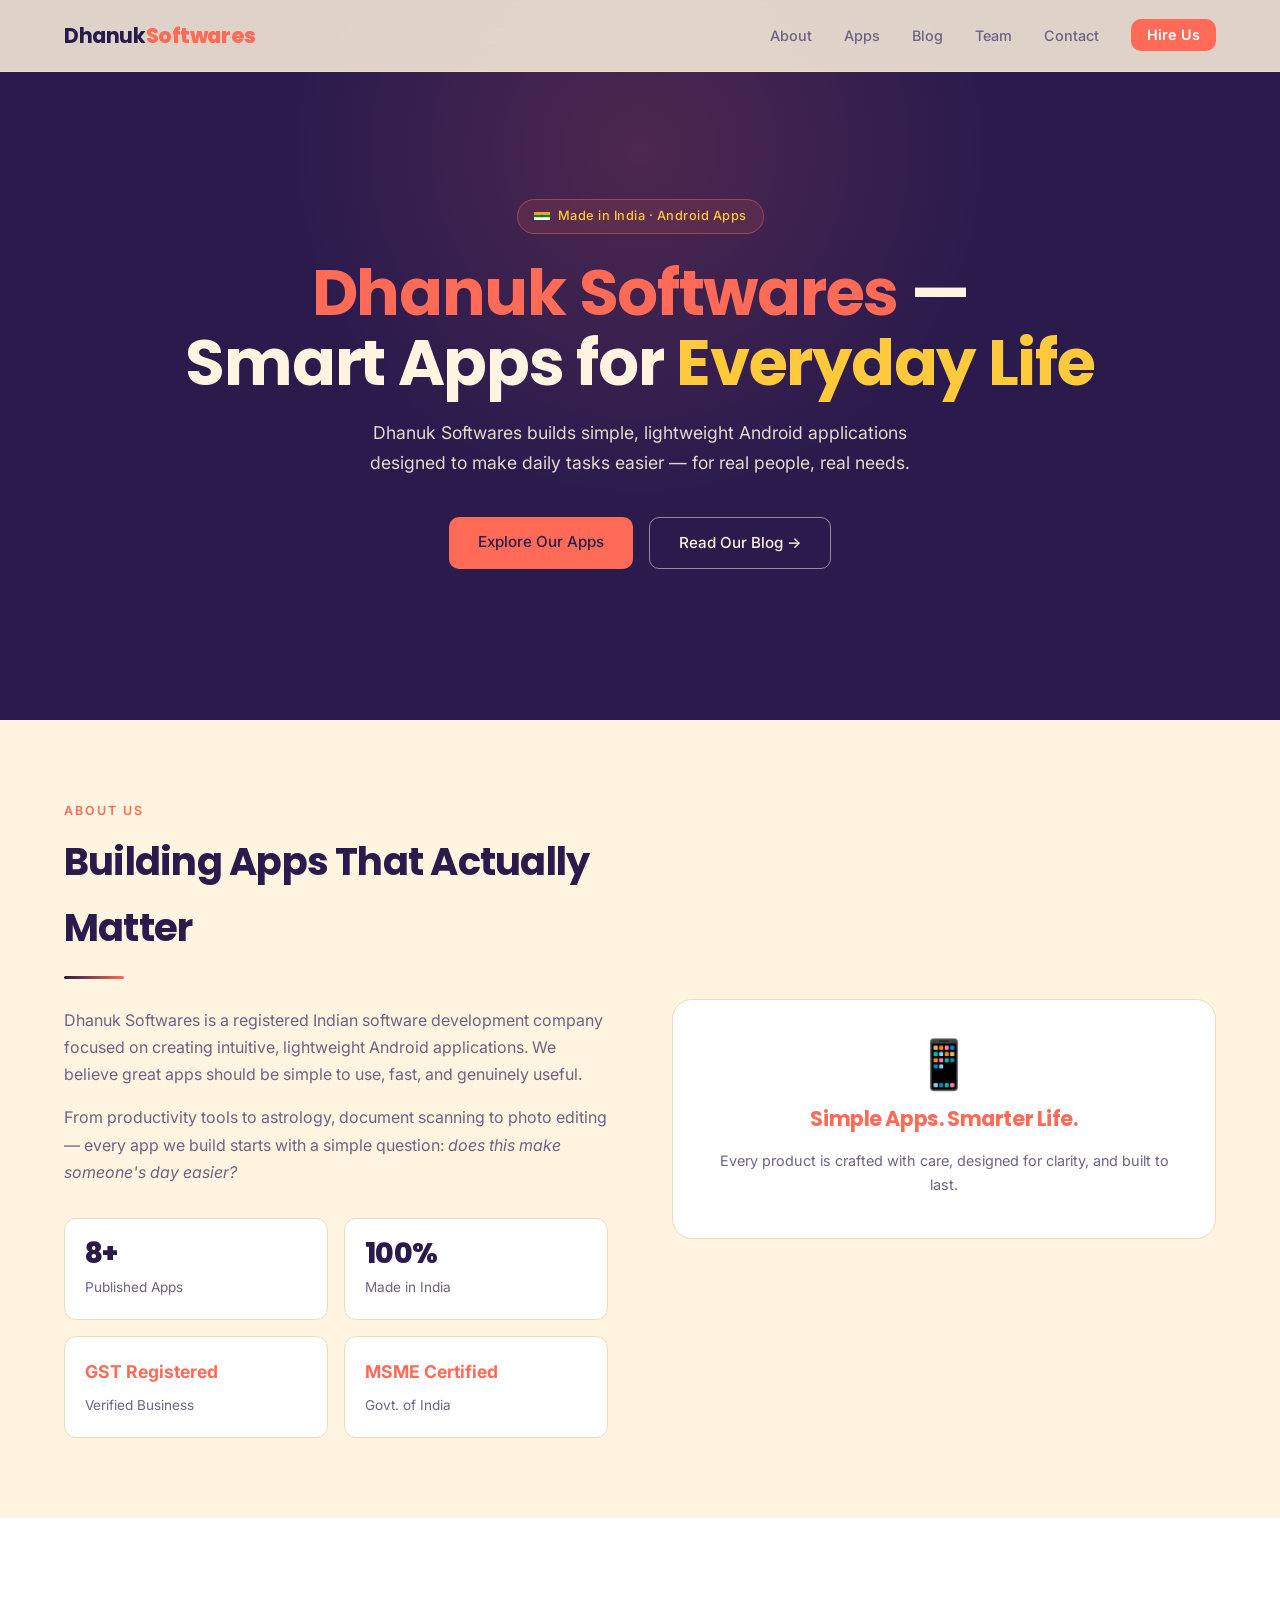
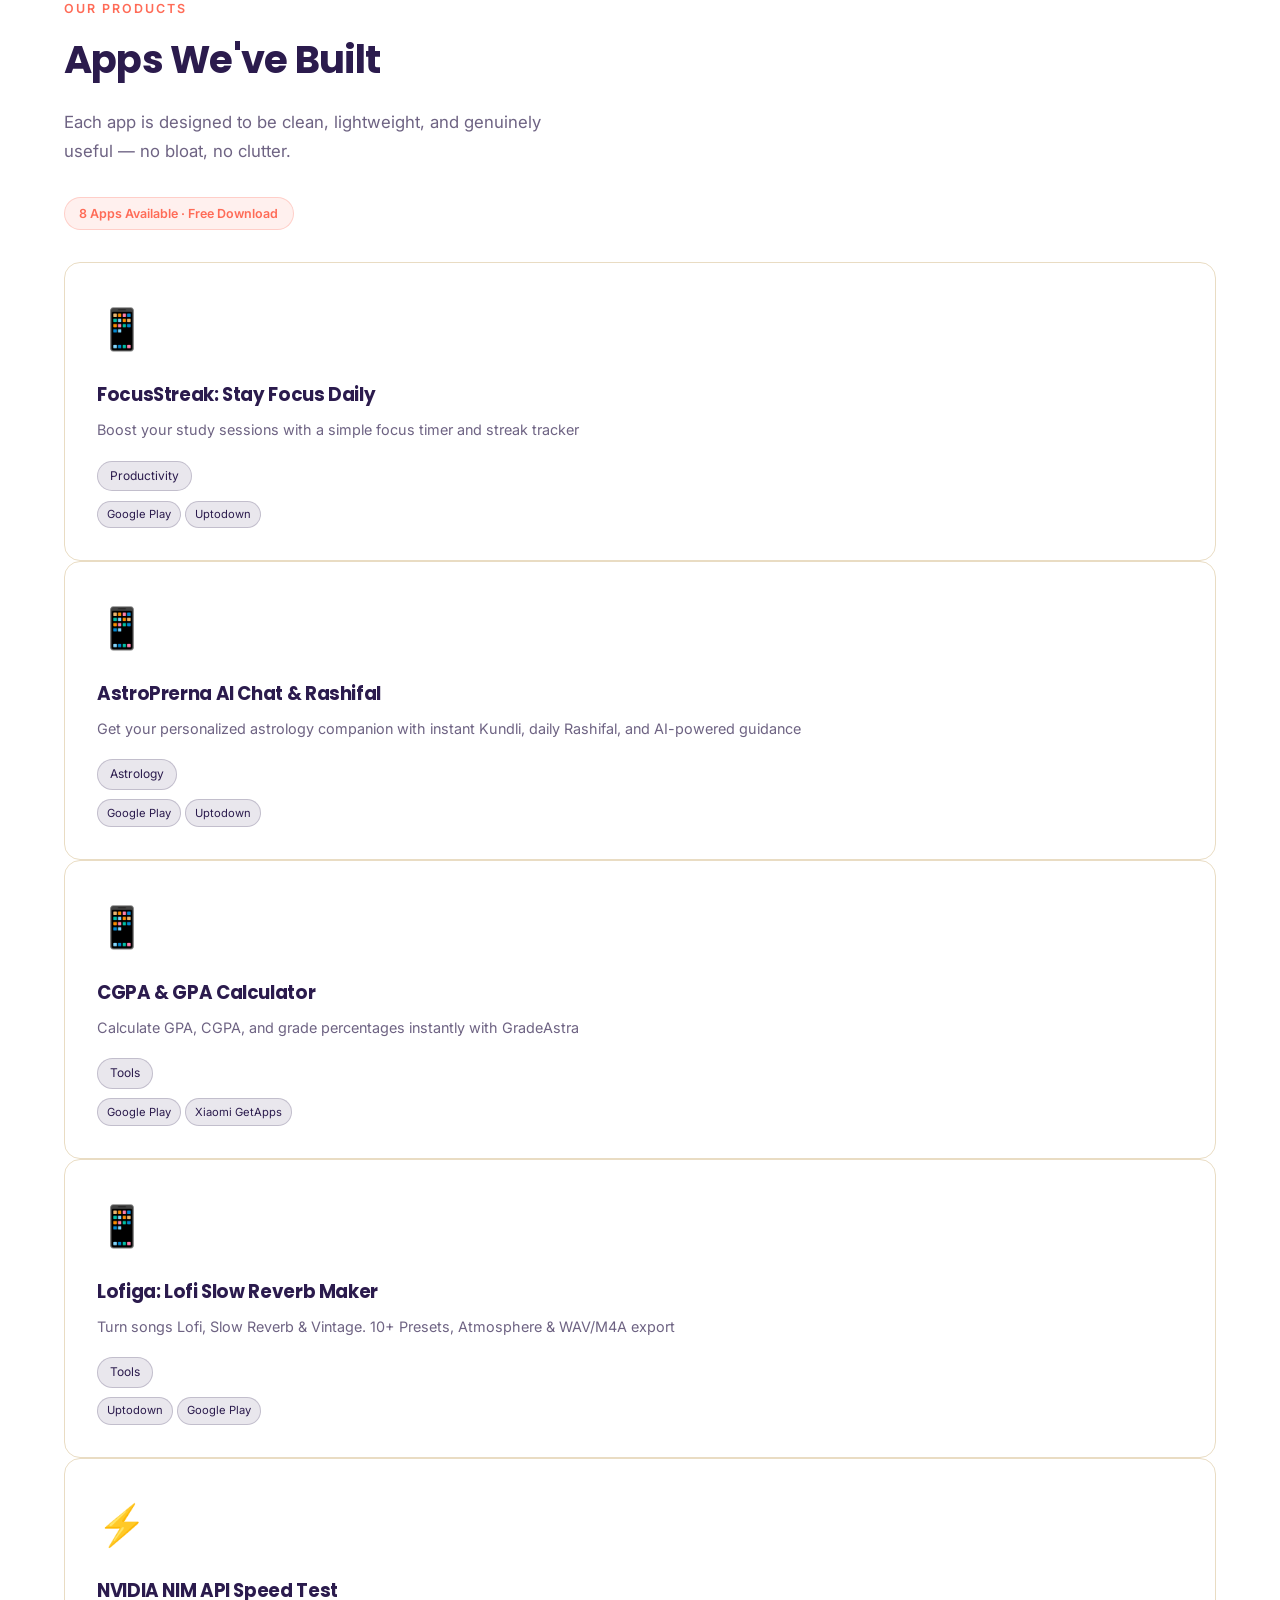
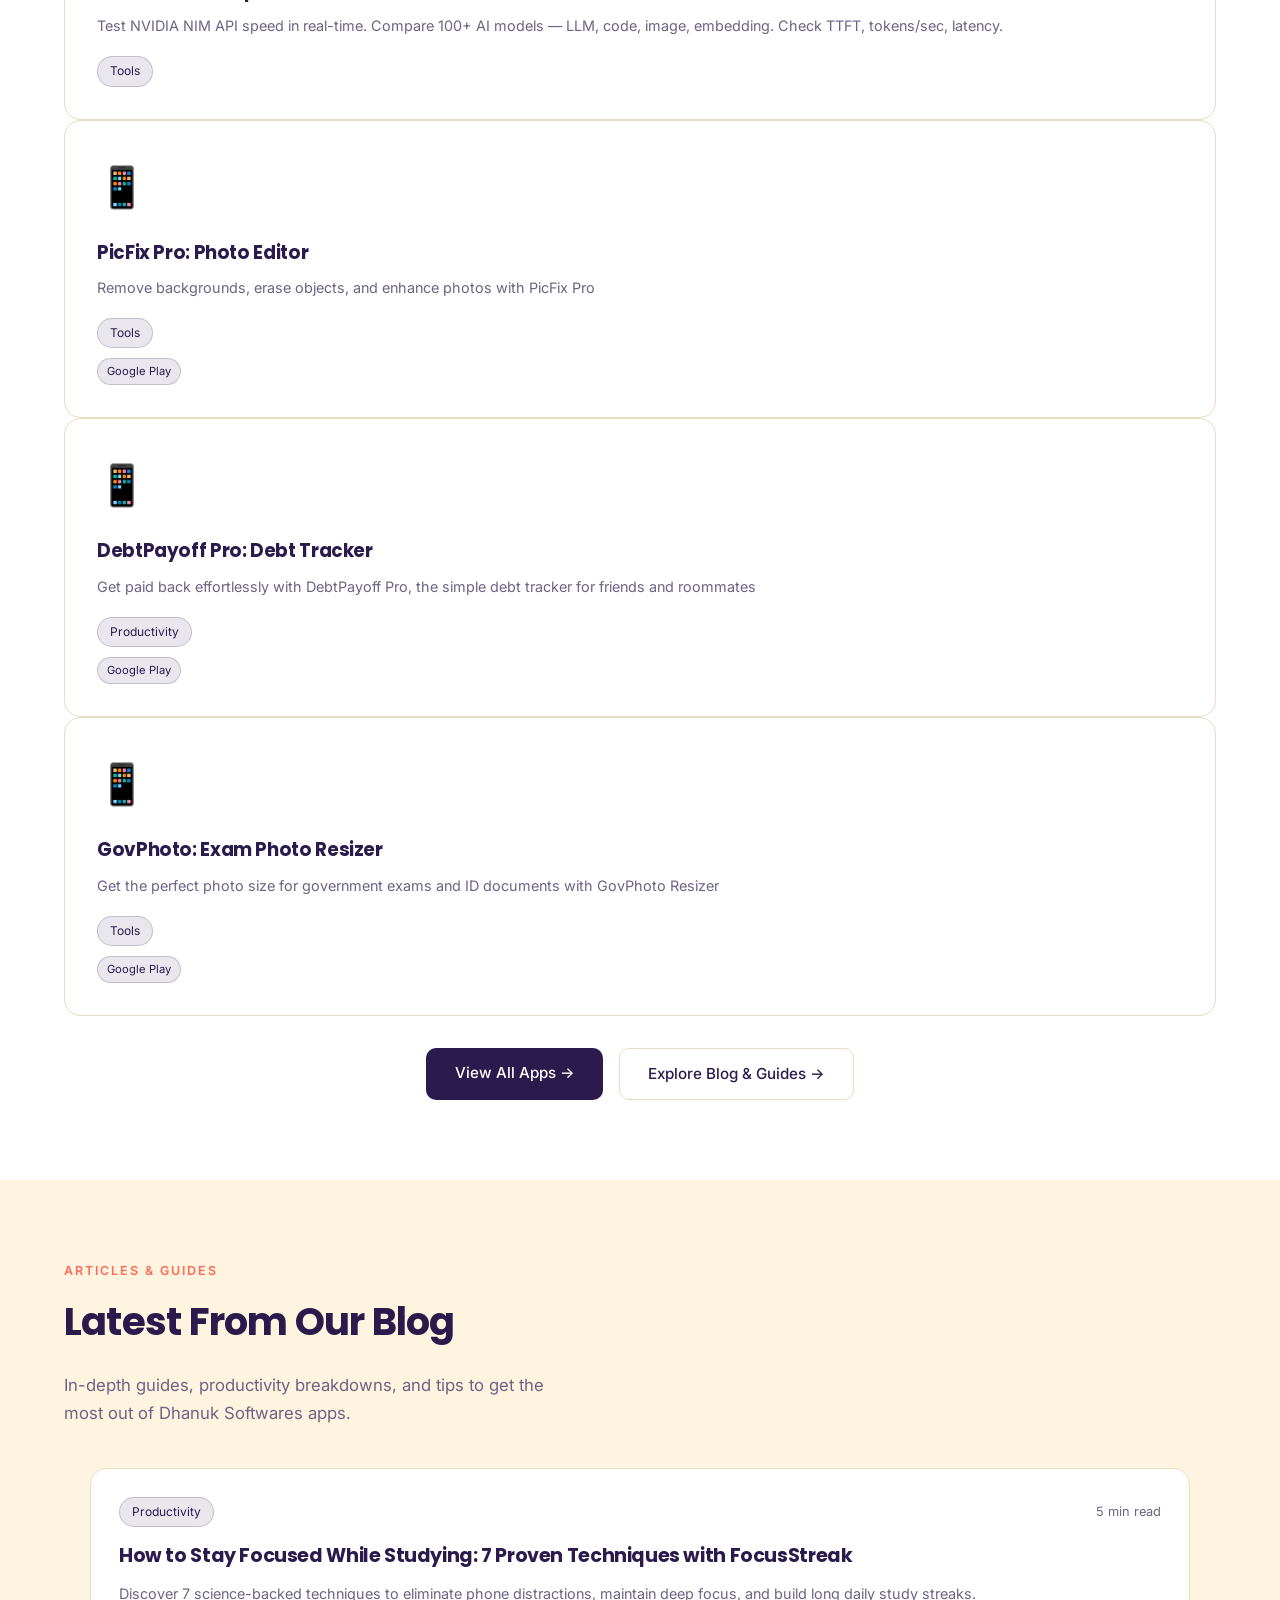
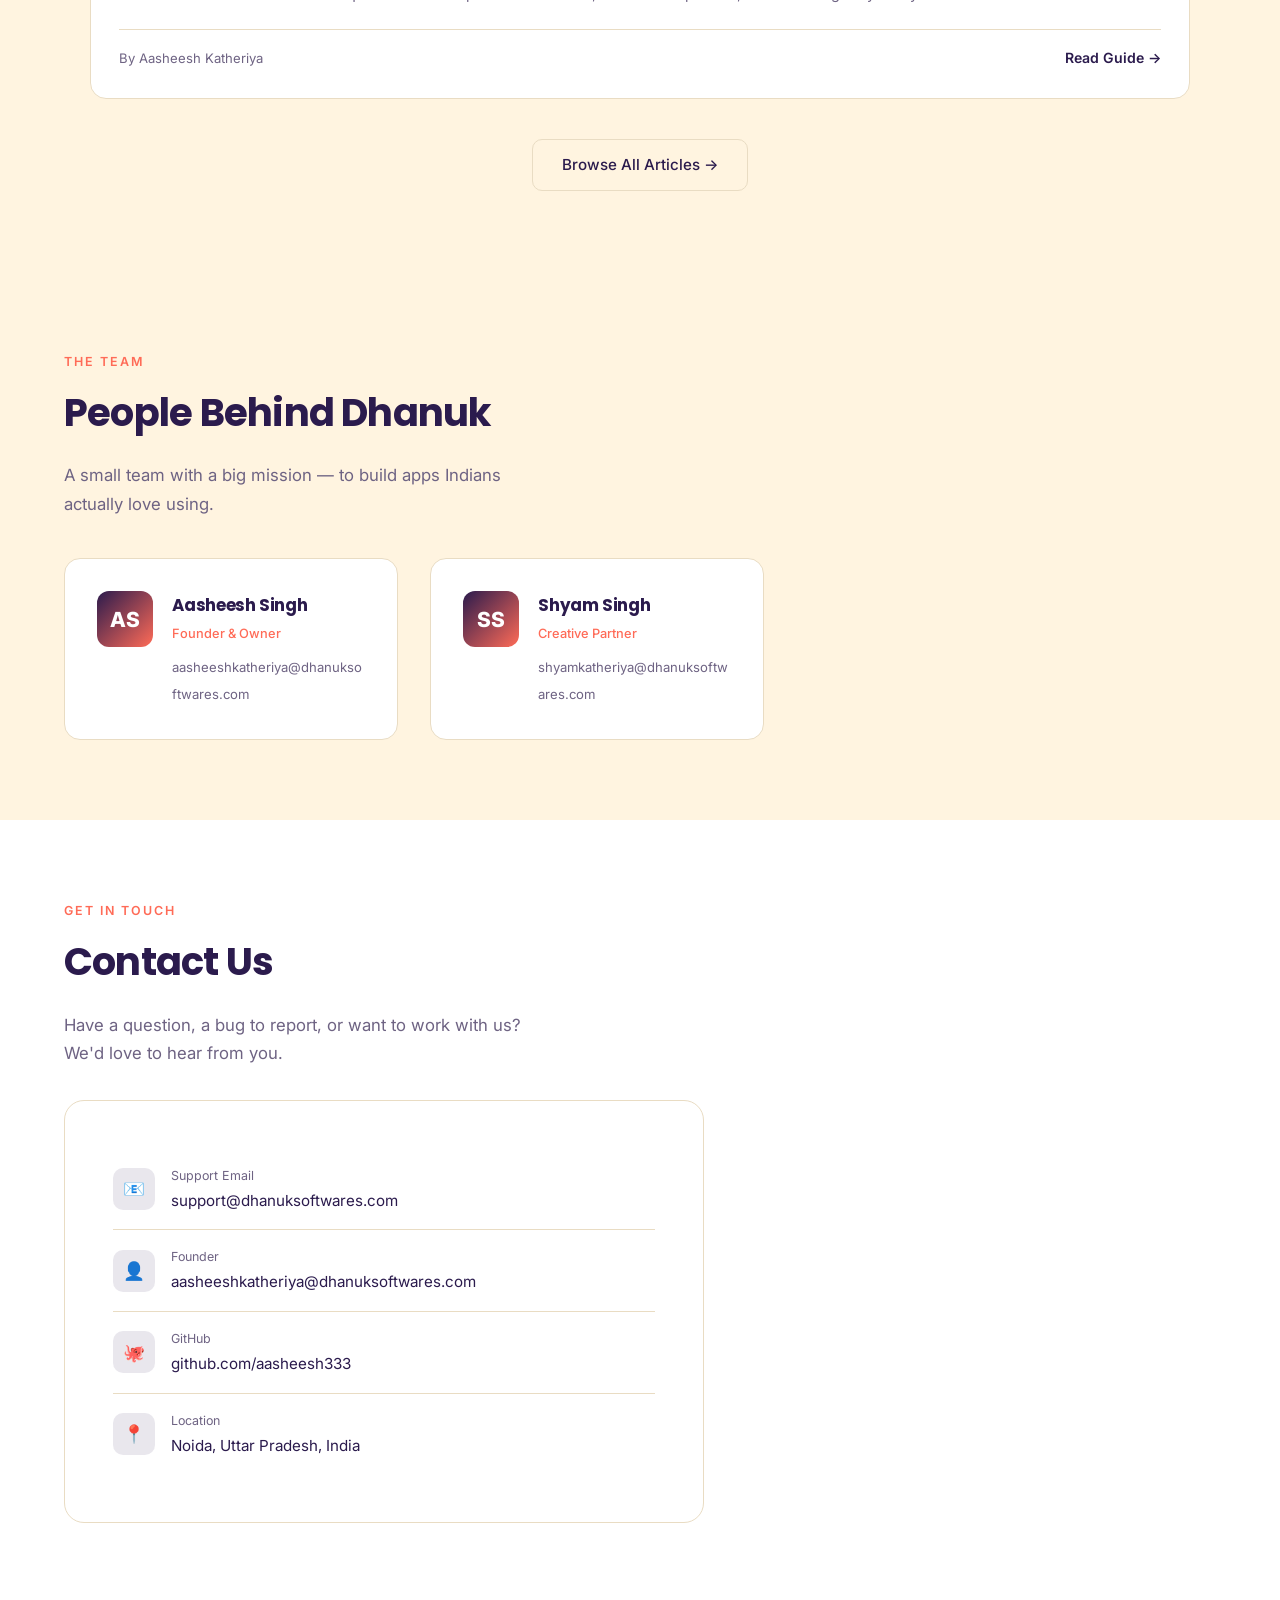
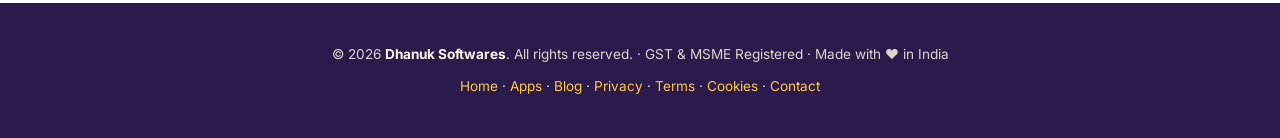
==== commit b0b209ac: "Add /hire-us/ services page: websites-first client lead gen with WhatsApp CTA" ====
--- a/index.html
+++ b/index.html
@@ -377,6 +377,7 @@
     <li><a href="/blog/">Blog</a></li>
     <li><a href="#team">Team</a></li>
     <li><a href="#contact">Contact</a></li>
+    <li><a href="/hire-us/" style="background:#FF6B57;color:#fff !important;padding:0.45rem 1rem;border-radius:10px;font-weight:600;">Hire Us</a></li>
   </ul>
 </nav>
 
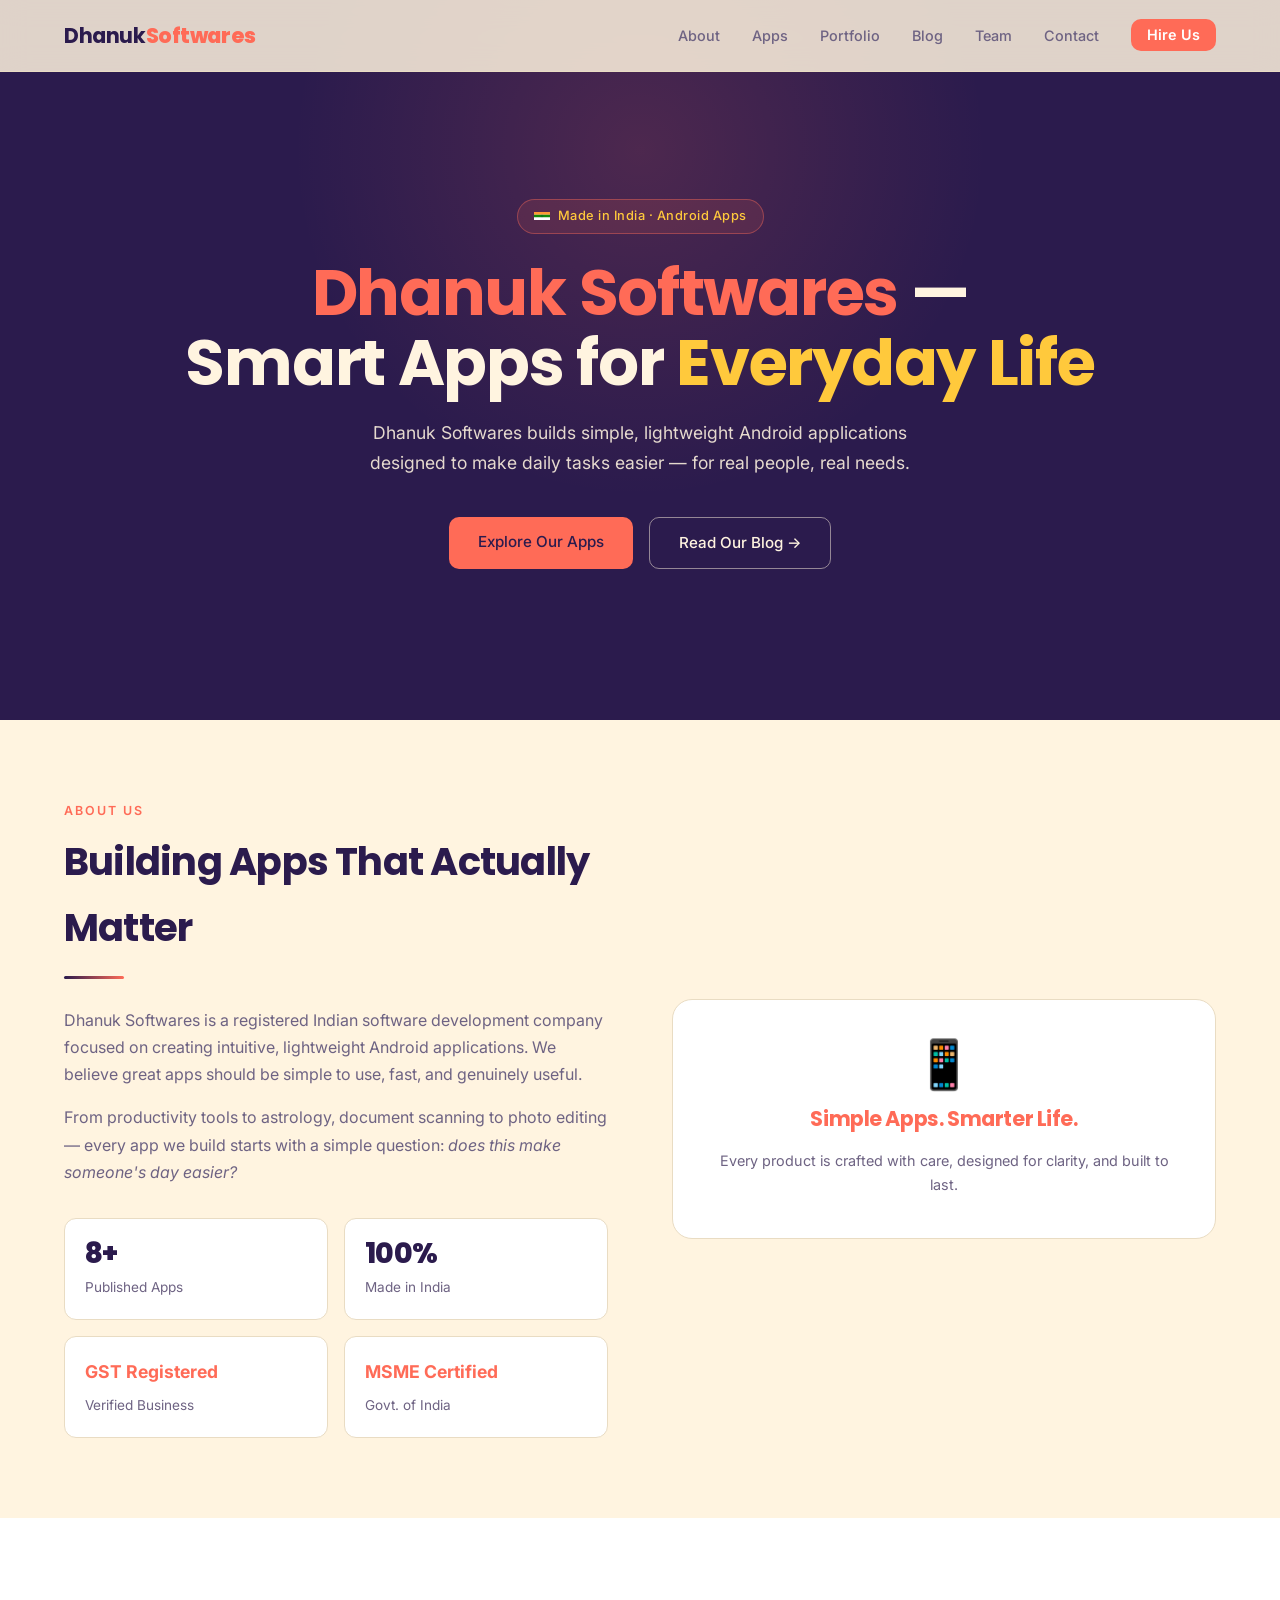
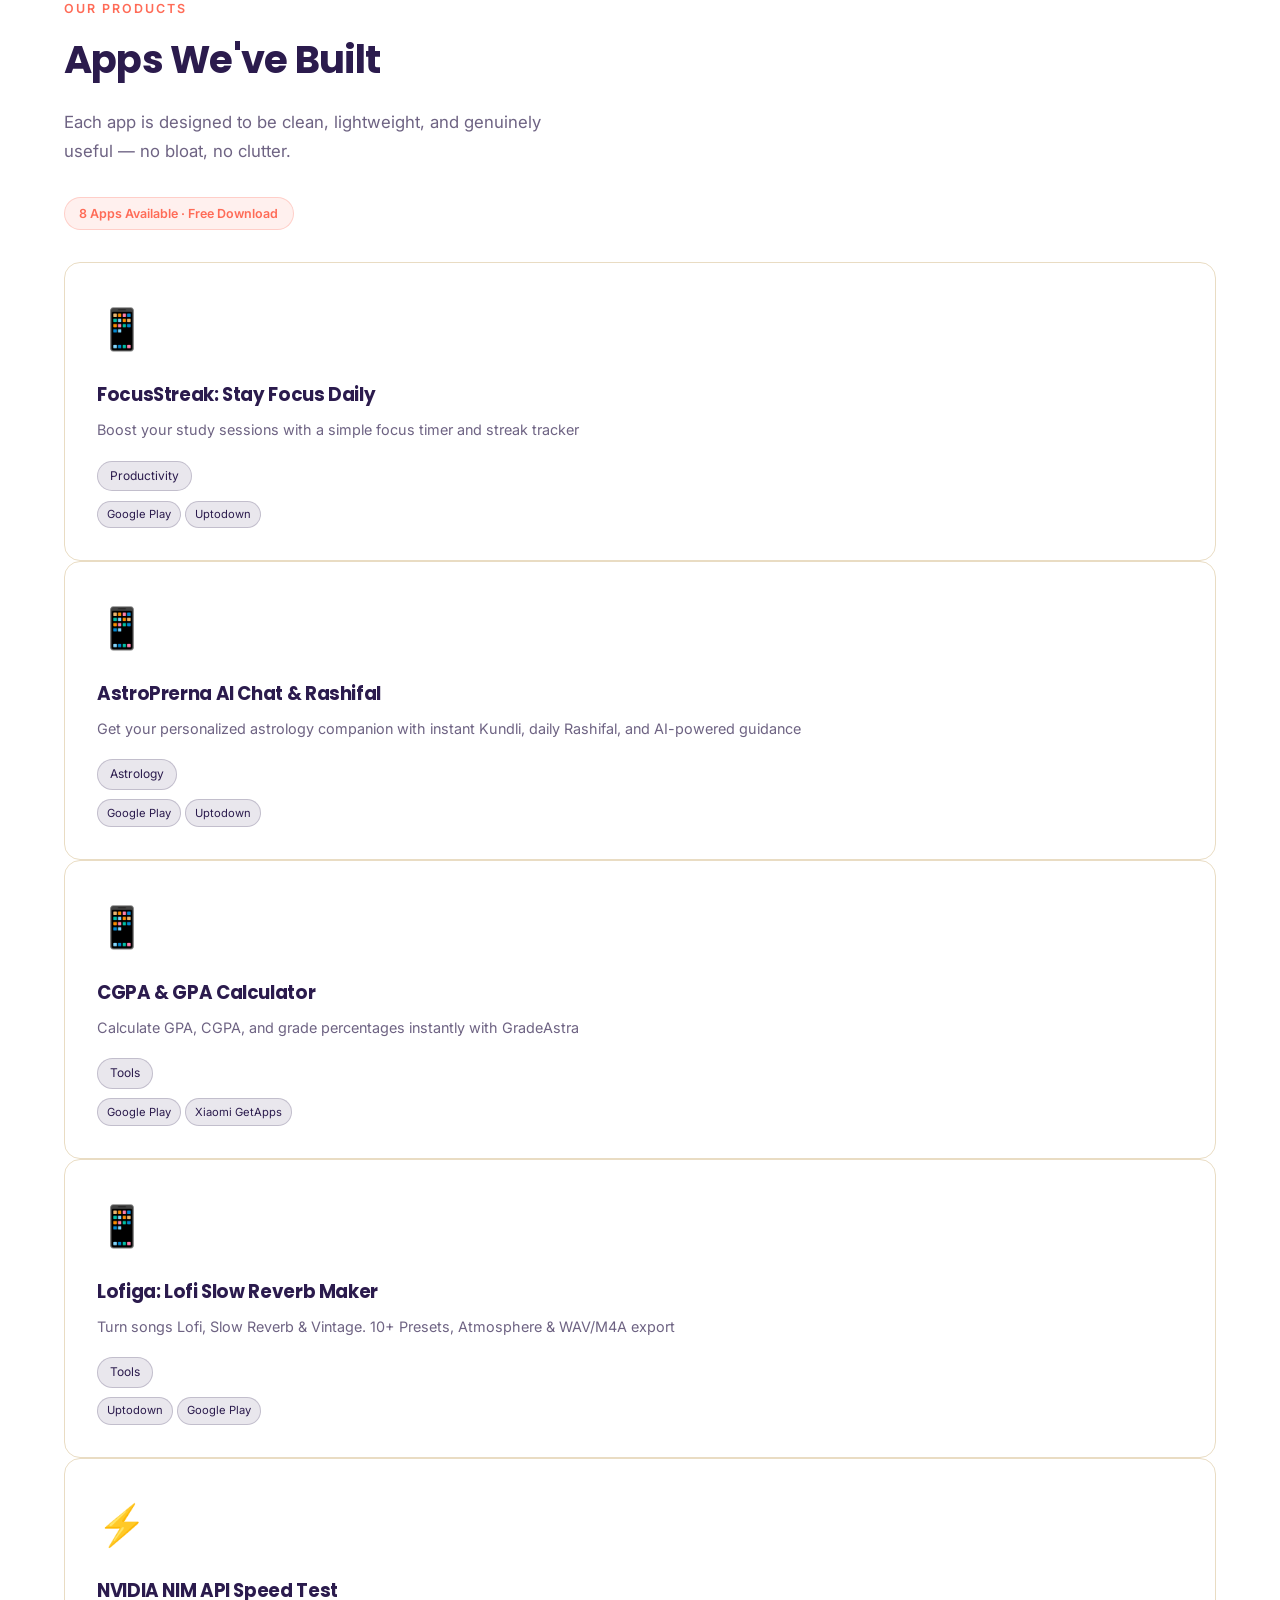
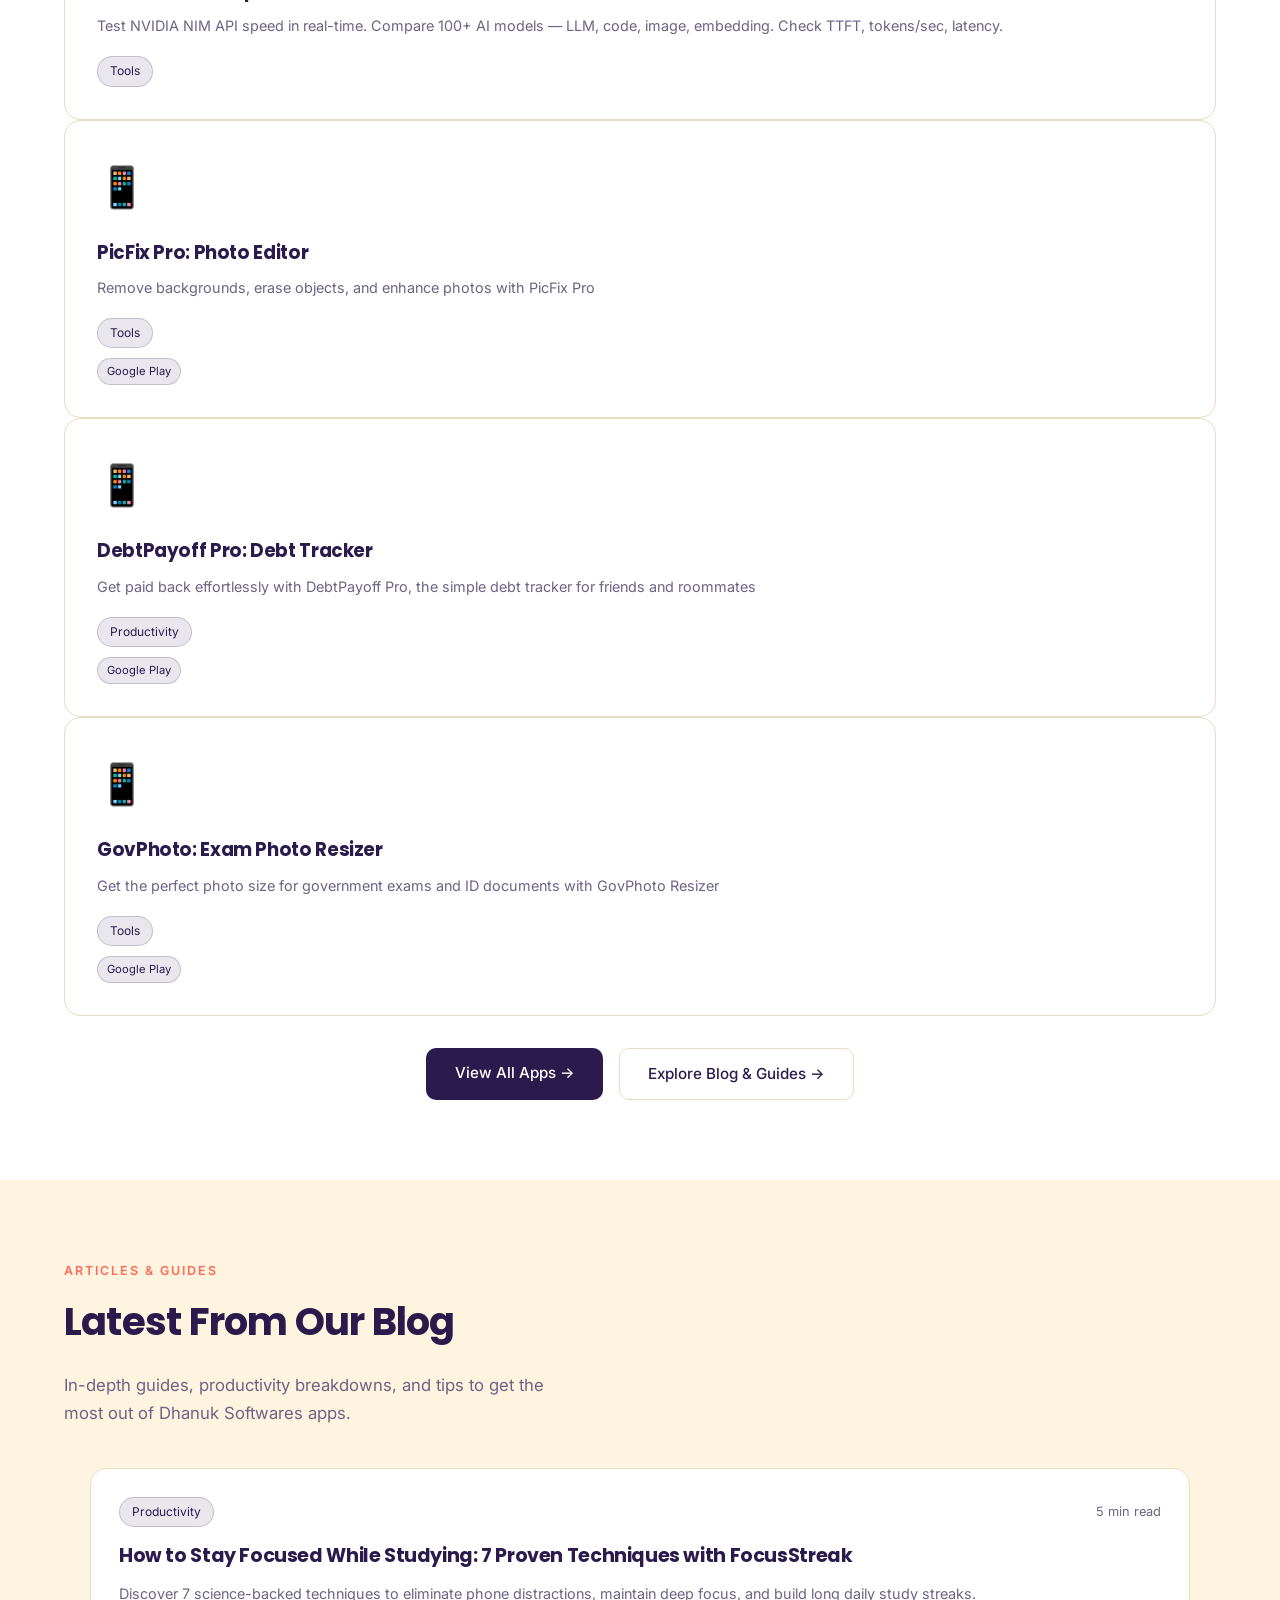
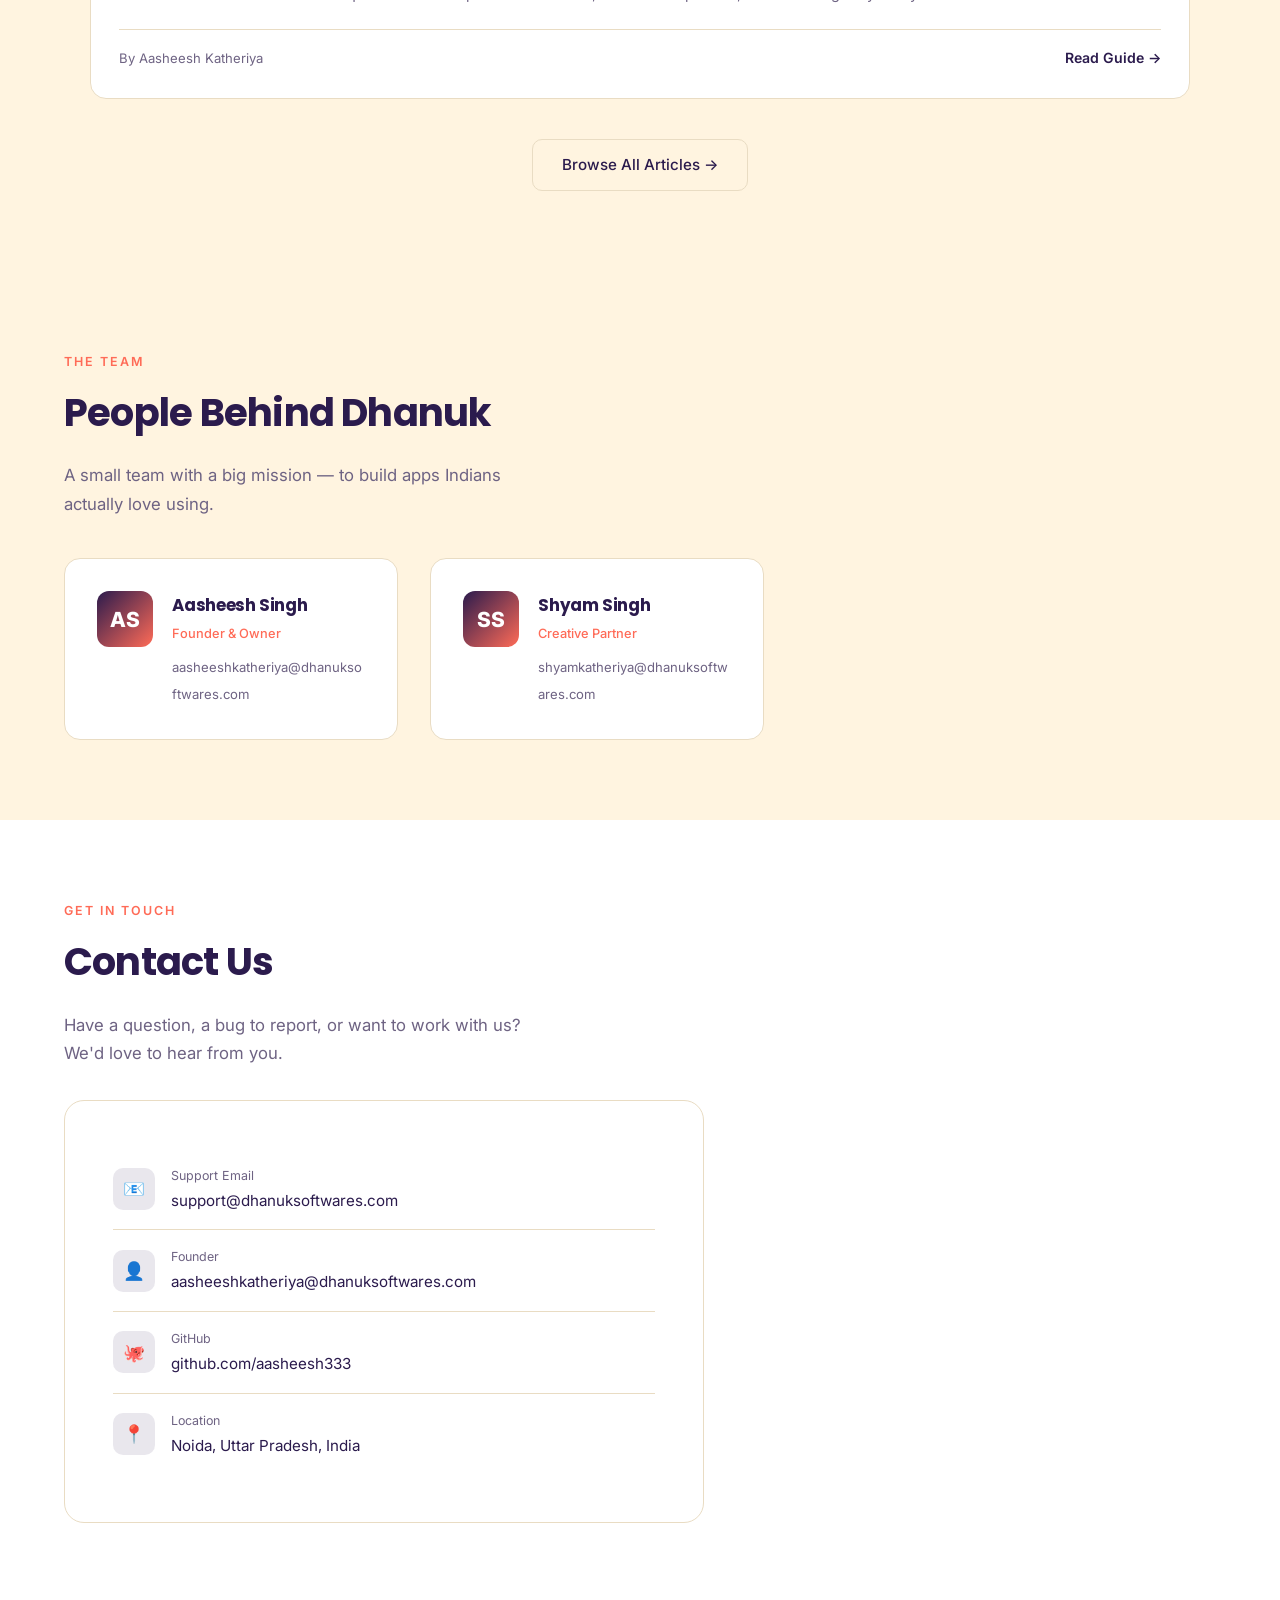
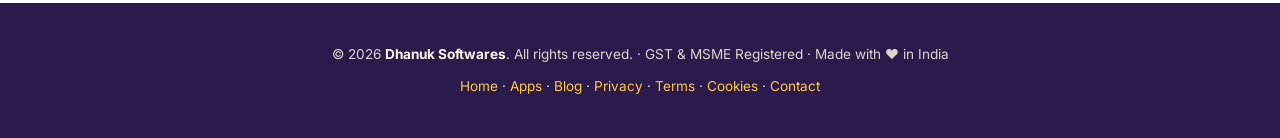
==== commit 4a813ba7: "Restore /portfolio/ and /get-a-quote/ pages recovered from deleted preview-portfolio branch The prev" ====
--- a/index.html
+++ b/index.html
@@ -374,6 +374,7 @@
   <ul id="nav-menu">
     <li><a href="#about">About</a></li>
     <li><a href="#apps">Apps</a></li>
+    <li><a href="/portfolio/">Portfolio</a></li>
     <li><a href="/blog/">Blog</a></li>
     <li><a href="#team">Team</a></li>
     <li><a href="#contact">Contact</a></li>
